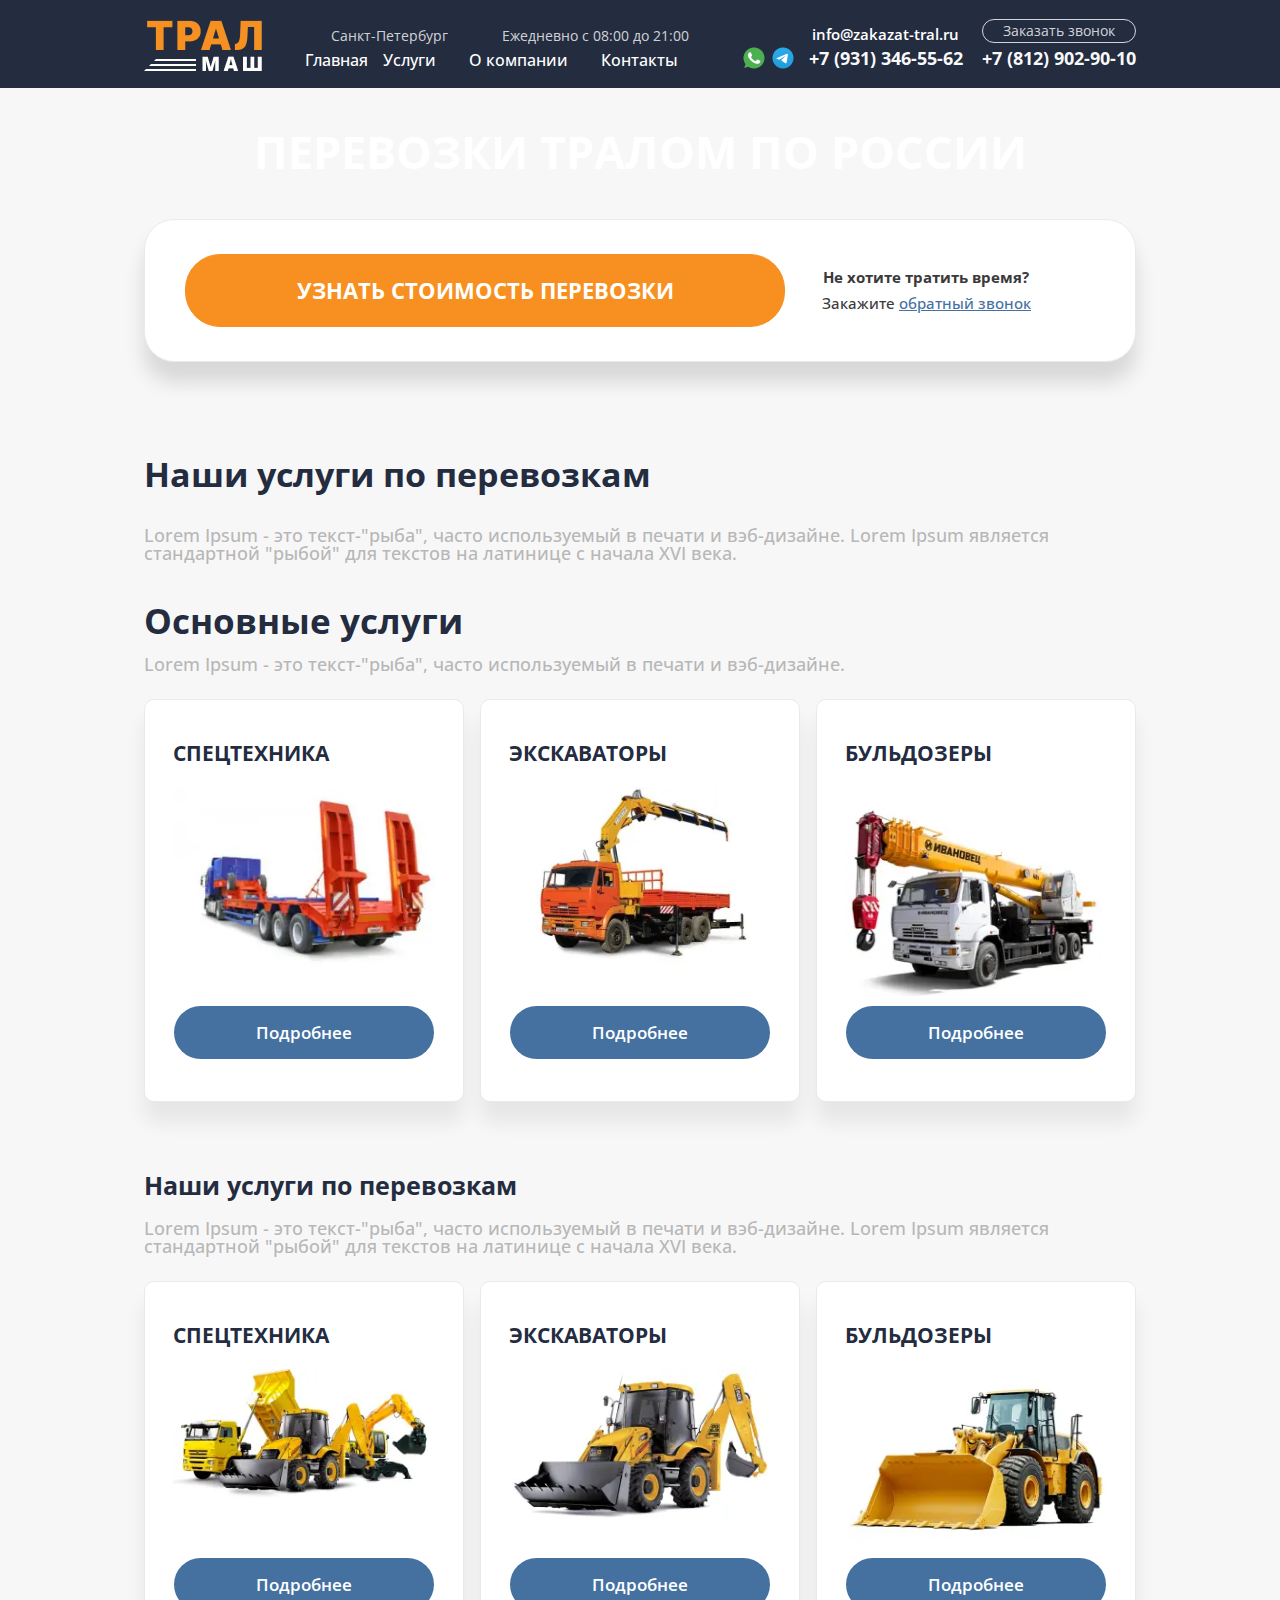
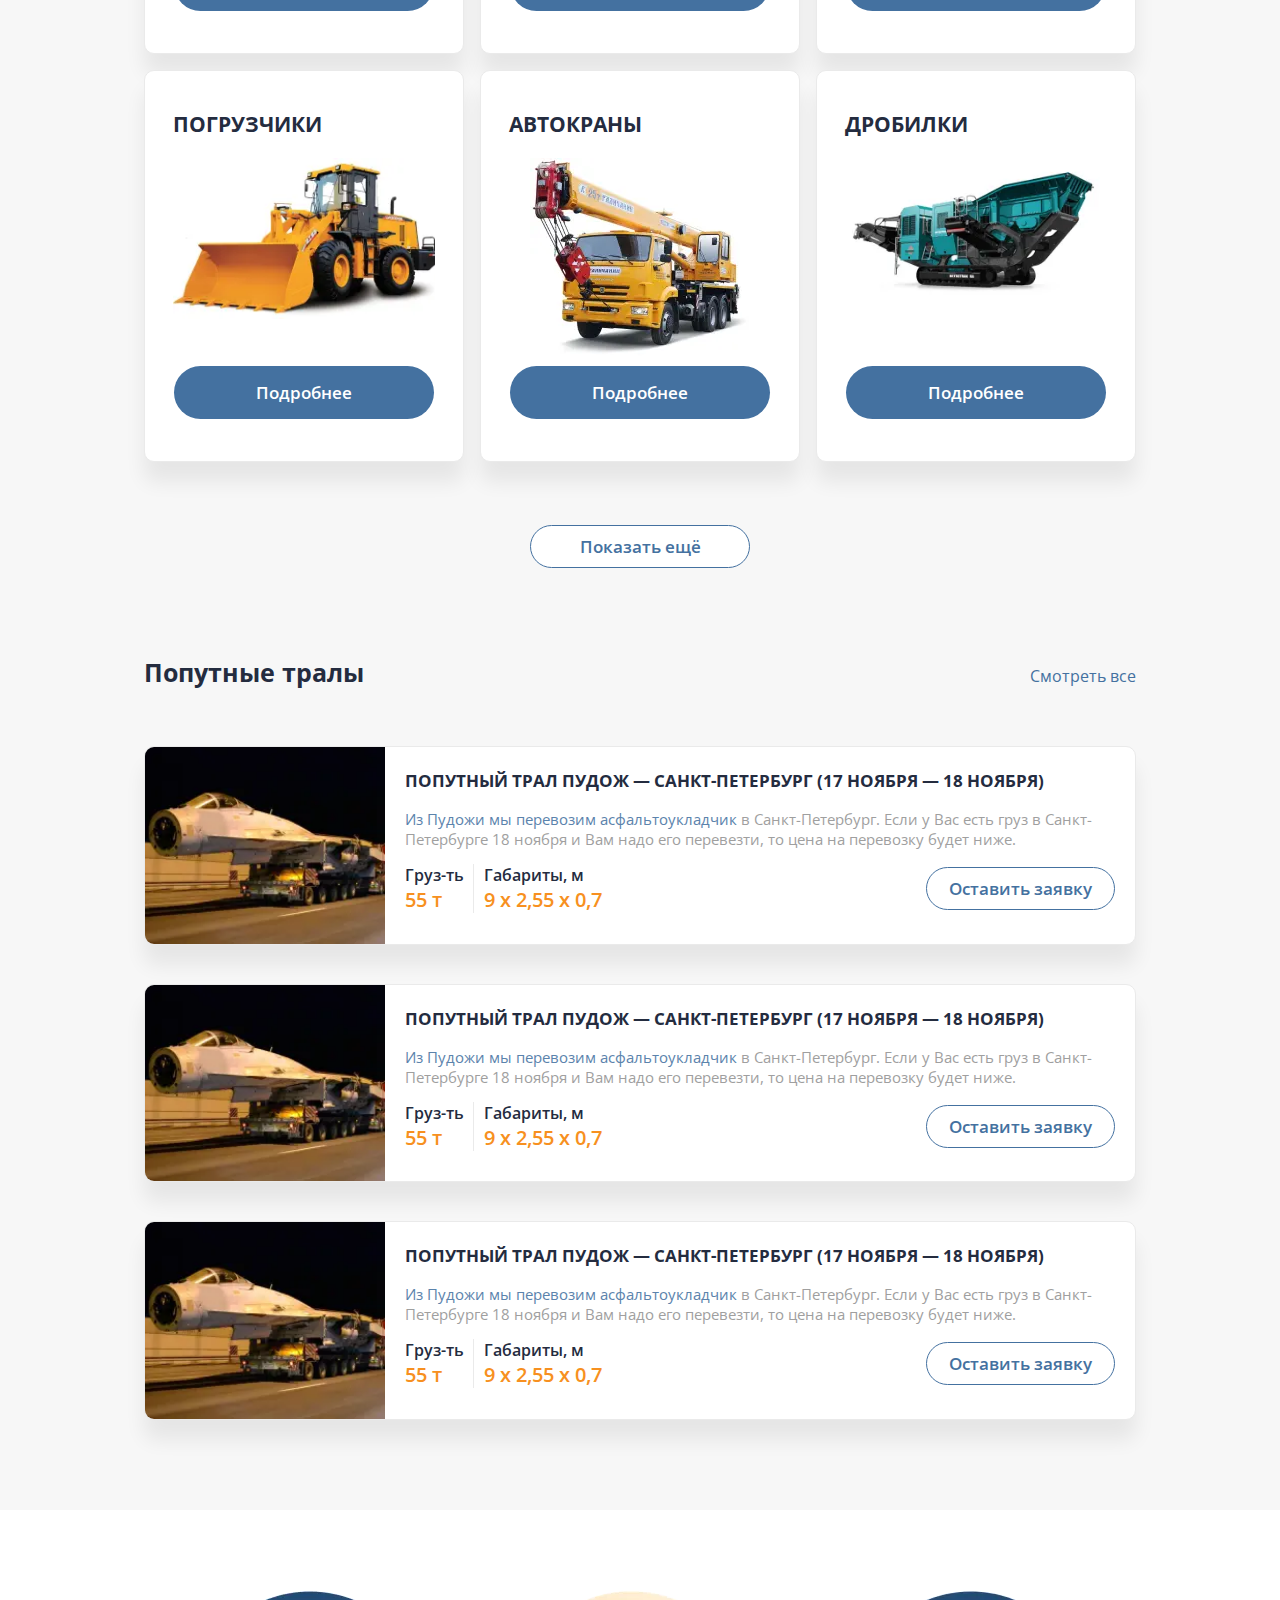
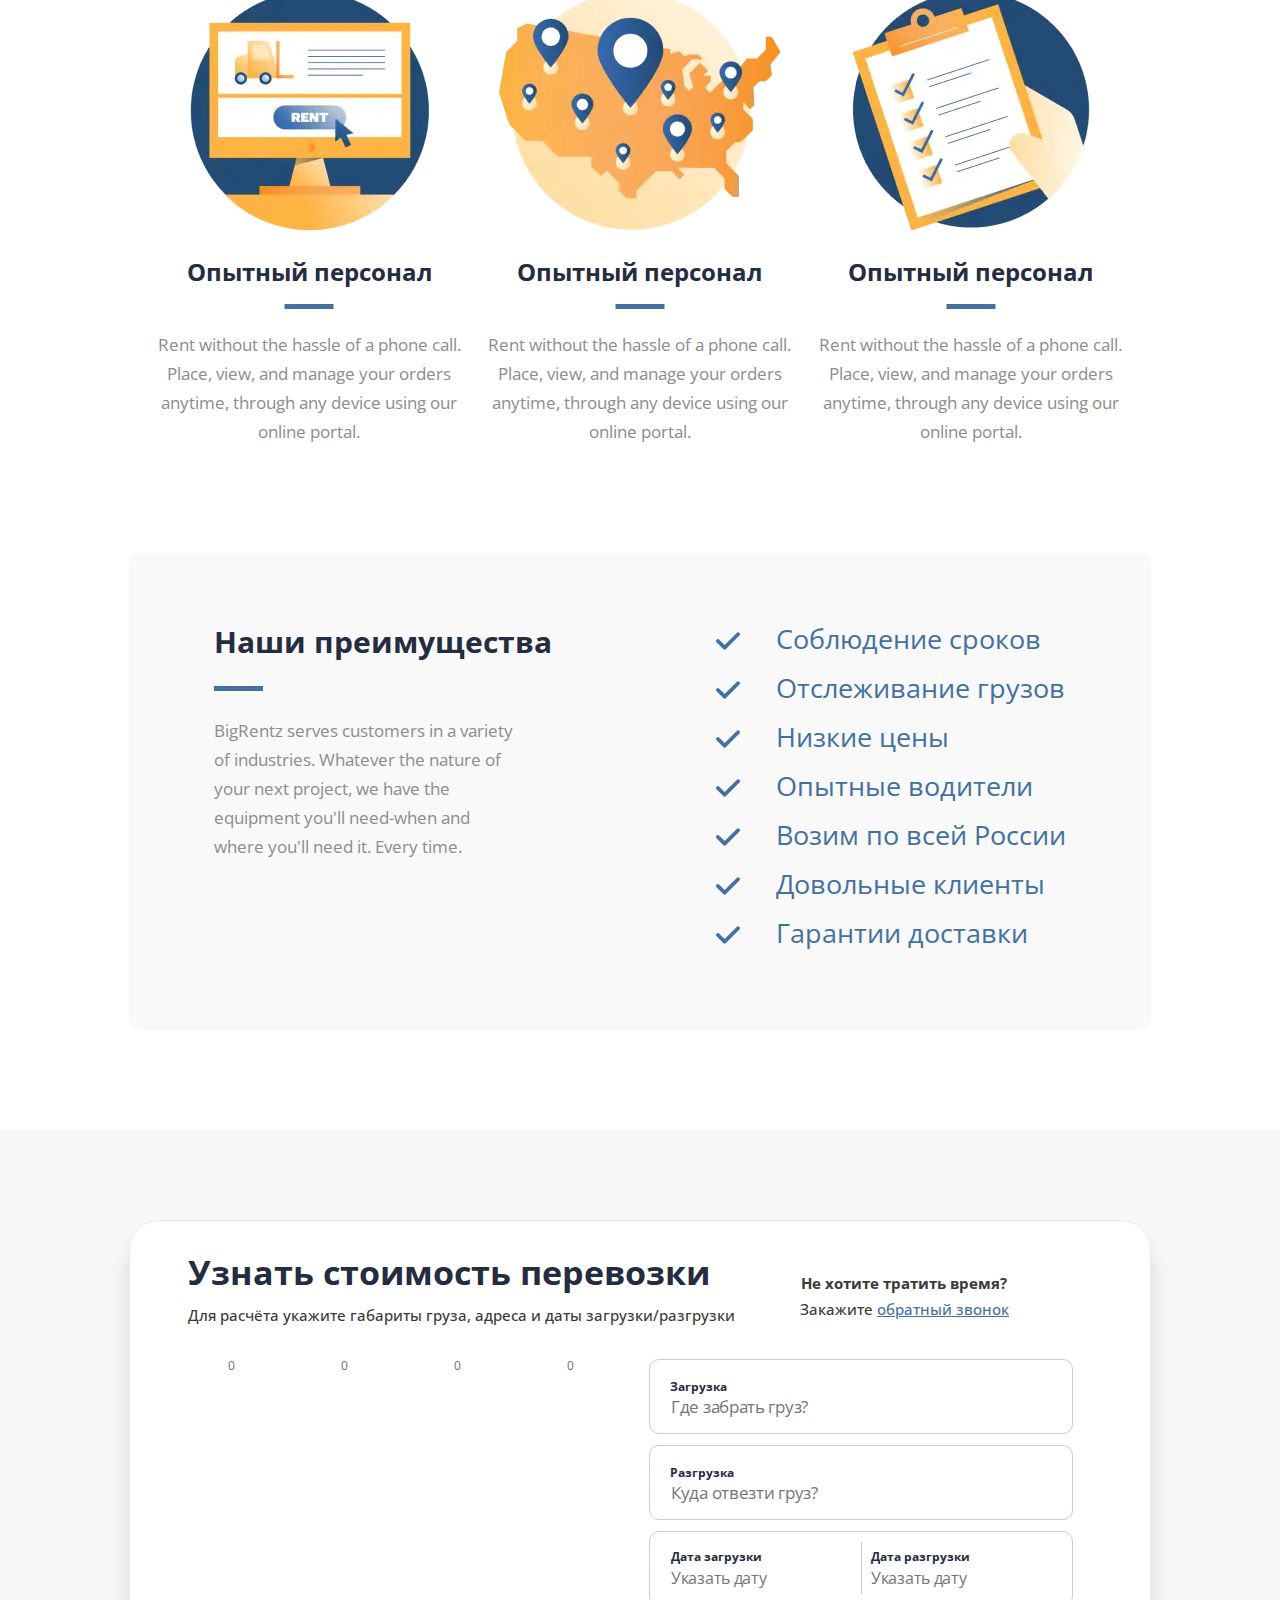
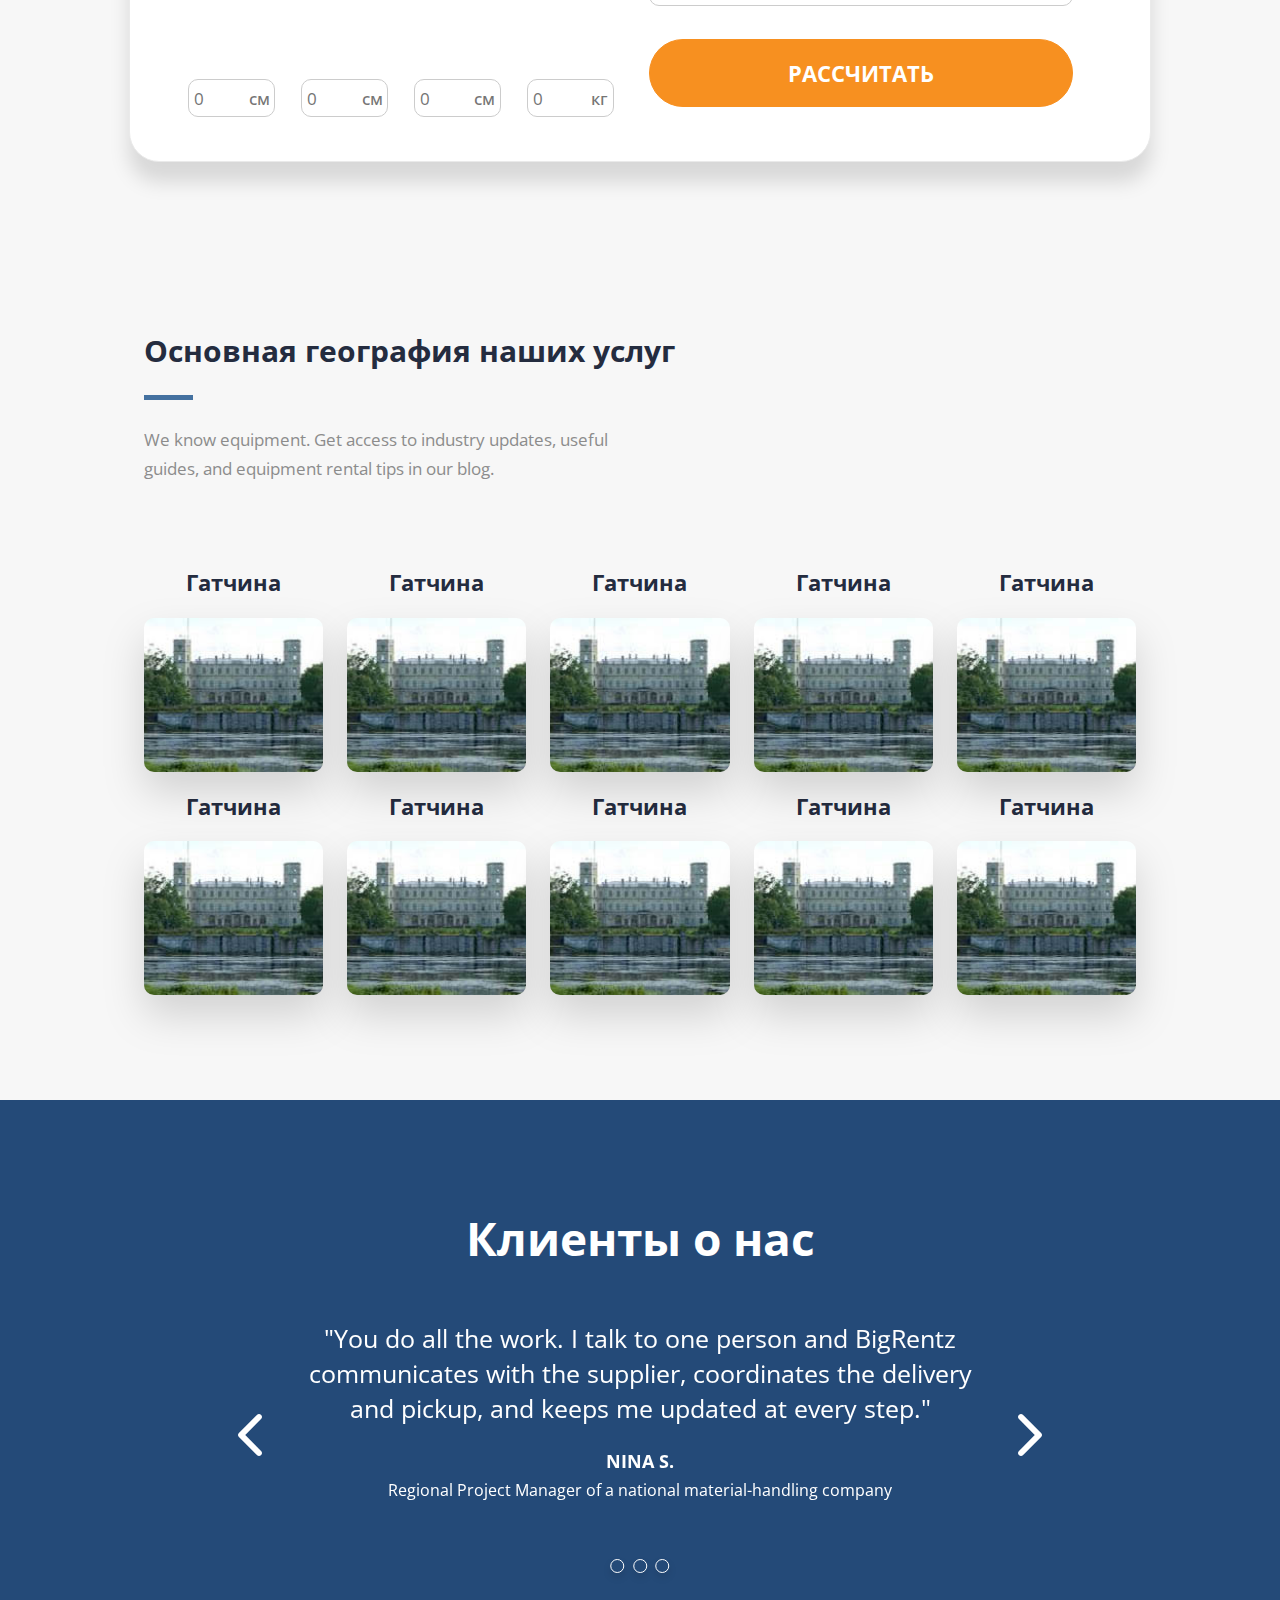
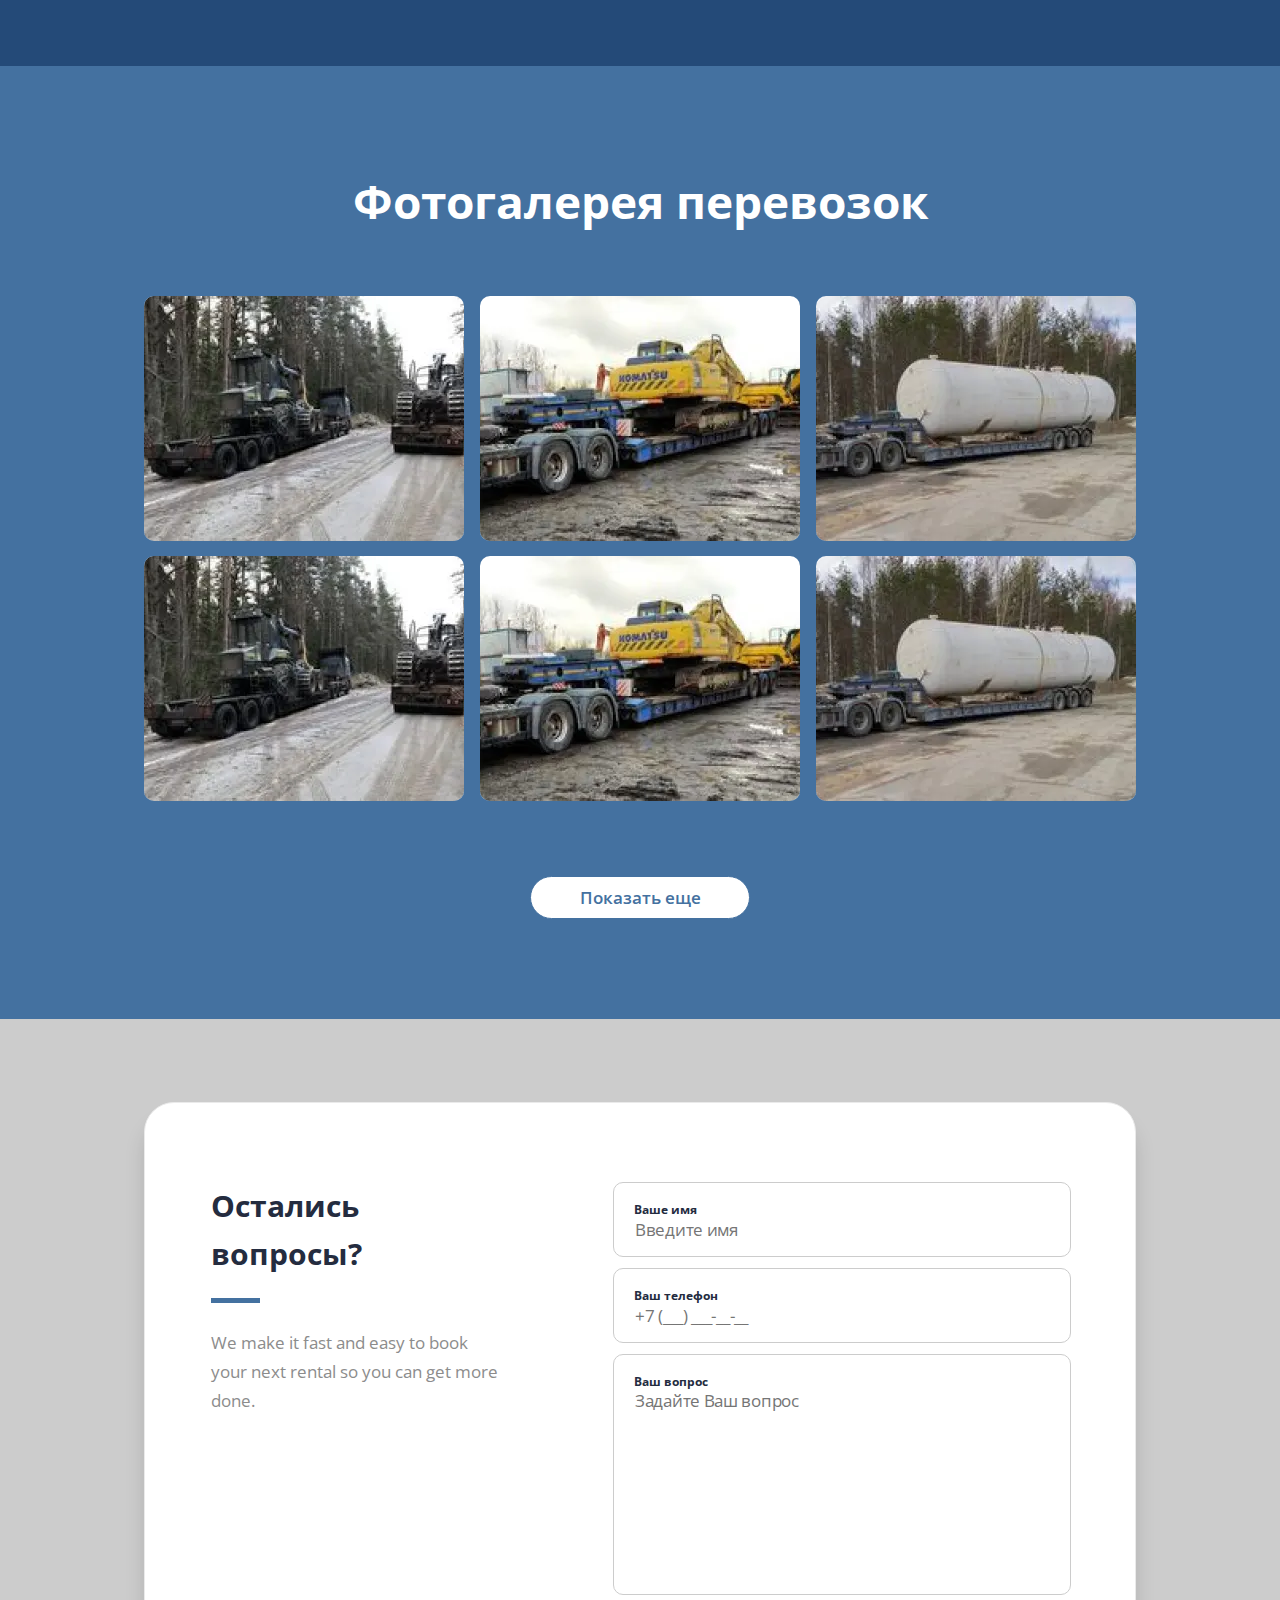
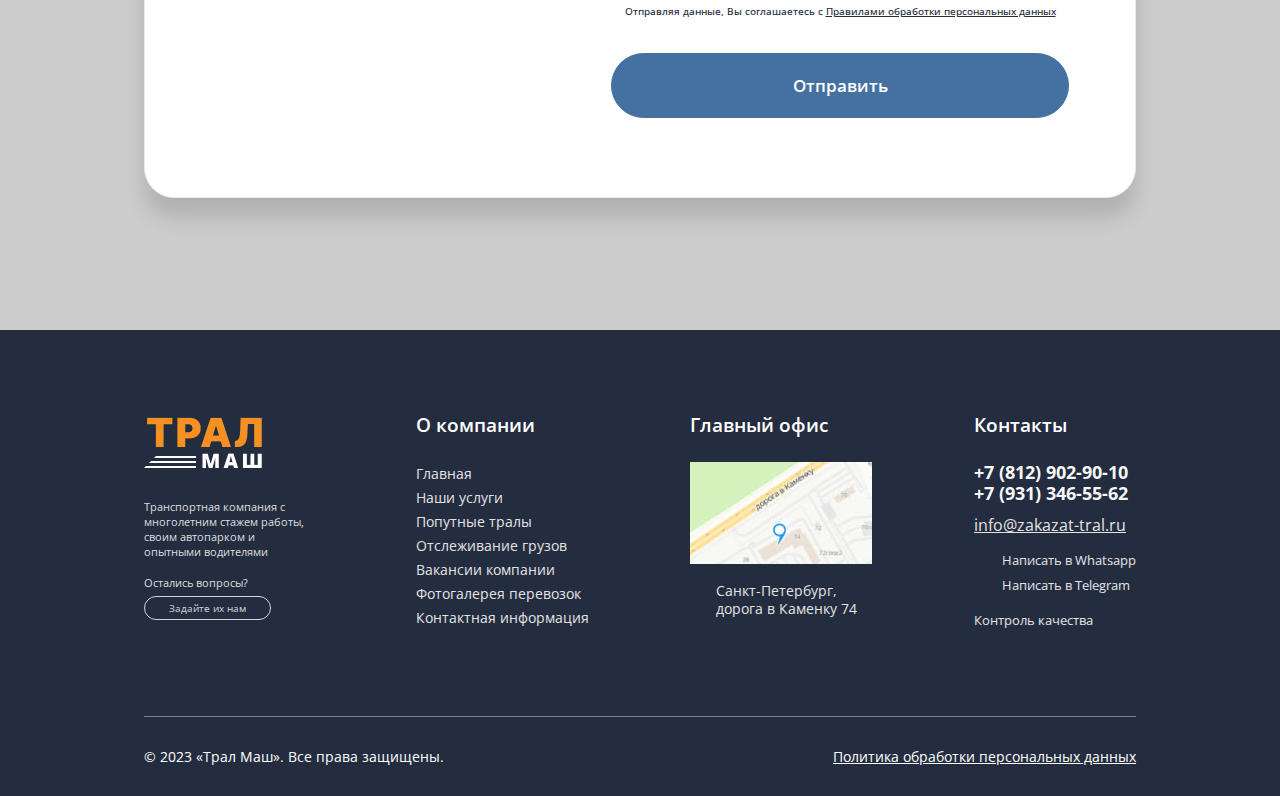
==== index.html @ 490d4612 "init:my site" ====
<!DOCTYPE html>
<html lang="ru">
<head>
    <meta charset="UTF-8">
    <meta http-equiv="X-UA-Compatible" content="IE=edge">
    <meta name="viewport" content="width=device-width, initial-scale=1.0">
    <title>Трал Маш</title>
    <meta name="description" content="Аренда тралов в Санкт-Петербурге">
    <link rel="stylesheet" href="./assets/style/lib.css">
    <link rel="preload" href="./assets/style/burger.css" as="style" onload="this.rel='stylesheet'">
    <link rel="stylesheet" href="./assets/style/style.css">
</head>
    <body>
        <div class="wrapper">
            <header class="header">
                <div class="container">
                    <div class="header__wrapper">
                        <a href="/" class="header__logo">
                            <picture>
                                <source srcset="./assets/image/logo991.webp" media="(max-width: 991px)" type="image/webp">
                                <source srcset="./assets/image/logo991.png" media="(max-width: 991px)" type="image/png">
                                <source srcset="./assets/image/logo.webp"  type="image/webp">
                                <source srcset="./assets/image/logo.png"  type="image/png">
                                <img class="header__logo1" src="./assets/image/logo.png" alt="логотип" width="150" height="57">
                            </picture>
                            <img class="header__logo2" src="./assets/image/logo991.png" alt="логотип" width="169" height="36">
                        </a>
                        <div class="header-middle">
                            <div class="header-middle--up">
                                <span class="header-middle__location">Санкт-Петербург</span>
                                <span class="header-middle__time-work">Ежедневно с 08:00 до 21:00</span>
                            </div>
                            <div class="header-middle--down">
                                <nav class="nav">
                                    <ul class="nav__items">
                                        <li class="nav__item" tabindex="0">
                                            <a class="nav__link" href="/">Главная</a>
                                        </li>
                                        <li class="nav__item" tabindex="0">
                                            <span class="nav__item-dropdown">Услуги</span> 
                                            <div class="nav__item-dropdown__wrapper">
                                                <ul class="dropdown__items">
                                                    <li class="dropdown__item">
                                                        <a href="/" class="dropdown__link">Аренда трала</a>
                                                    </li>
                                                    <li class="dropdown__item">
                                                        <a href="/" class="dropdown__link">Аренда автокранов</a>
                                                    </li>
                                                    <li class="dropdown__item dropdown__item-icon">
                                                        <span class="dropdown__item-block">Перевозка спецтехники</span>
                                                        <div class="dropdown__item-block__wrapper">
                                                            <ul class="dropdown-inner__items">
                                                                <li class="dropdown-inner__item">
                                                                    <a href="/" class="dropdown-inner__link">Перевозка экскаваторов</a>
                                                                </li>
                                                                <li class="dropdown-inner__item">
                                                                    <a href="/" class="dropdown-inner__link">Перевозка бульдозеров</a>
                                                                </li>
                                                                <li class="dropdown-inner__item">
                                                                    <a href="/" class="dropdown-inner__link">Перевозка погрузчиков</a>
                                                                </li>
                                                                <li class="dropdown-inner__item">
                                                                    <a href="/" class="dropdown-inner__link">Перевозка кранов</a>
                                                                </li>
                                                                <li class="dropdown-inner__item">
                                                                    <a href="/" class="dropdown-inner__link">Перевозка дробилок</a>
                                                                </li>
                                                                <li class="dropdown-inner__item">
                                                                    <a href="/" class="dropdown-inner__link">Перевозка буровых</a>
                                                                </li>
                                                                <li class="dropdown-inner__item">
                                                                    <a href="/" class="dropdown-inner__link">Перевозка грохотов</a>
                                                                </li>
                                                                <li class="dropdown-inner__item">
                                                                    <a href="/" class="dropdown-inner__link">Перевозка асфальтоукладчиков</a>
                                                                </li>
                                                                <li class="dropdown-inner__item">
                                                                    <a href="/" class="dropdown-inner__link">Перевозка катков</a>
                                                                </li>
                                                                <li class="dropdown-inner__item">
                                                                    <a href="/" class="dropdown-inner__link">Перевозка дорожной техники</a>
                                                                </li>
                                                                <li class="dropdown-inner__item">
                                                                    <a href="/" class="dropdown-inner__link">Перевозка гусеничной техники</a>
                                                                </li>
                                                            </ul>
                                                        </div>
                                                    </li>
                                                    <li class="dropdown__item dropdown__item-icon">
                                                        <span class="dropdown__item-block">Перевозка оборудования</span>
                                                        <div class="dropdown__item-block__wrapper">
                                                            <ul class="dropdown-inner__items">
                                                                <li class="dropdown-inner__item">
                                                                    <a href="/" class="dropdown-inner__link">Перевозка трансформаторов</a>
                                                                </li>
                                                                <li class="dropdown-inner__item">
                                                                    <a href="/" class="dropdown-inner__link">Перевозка паровых котлов</a>
                                                                </li>
                                                                <li class="dropdown-inner__item">
                                                                    <a href="/" class="dropdown-inner__link">Перевозка мостовых балок</a>
                                                                </li>
                                                                <li class="dropdown-inner__item">
                                                                    <a href="/" class="dropdown-inner__link">Перевозка кабельных барабанов</a>
                                                                </li>
                                                                <li class="dropdown-inner__item">
                                                                    <a href="/" class="dropdown-inner__link">Перевозка труб большого диаметра</a>
                                                                </li>
                                                                <li class="dropdown-inner__item">
                                                                    <a href="/" class="dropdown-inner__link">Перевозка промышленного <br>оборудования</a>
                                                                </li>
                                                            </ul>
                                                        </div>
                                                    </li>
                                                    <li class="dropdown__item dropdown__item-icon">
                                                        <span class="dropdown__item-block">Перевозка лесозаготовительной техники</span>
                                                        <div class="dropdown__item-block__wrapper">
                                                            <ul class="dropdown-inner__items">
                                                                <li class="dropdown-inner__item">
                                                                    <a href="/" class="dropdown-inner__link">Перевозка форвардеров</a>
                                                                </li>
                                                                <li class="dropdown-inner__item">
                                                                    <a href="/" class="dropdown-inner__link">Перевозка харвестеров</a>
                                                                </li>
                                                                <li class="dropdown-inner__item">
                                                                    <a href="/" class="dropdown-inner__link">Перевозка скиддеров</a>
                                                                </li>
                                                            </ul>
                                                        </div>
                                                    </li>
                                                    <li class="dropdown__item dropdown__item-icon">
                                                        <span class="dropdown__item-block">Перевозка сельскохозяйственной техники</span>
                                                        <div class="dropdown__item-block__wrapper">
                                                            <ul class="dropdown-inner__items">
                                                                <li class="dropdown-inner__item">
                                                                    <a href="/" class="dropdown-inner__link">Перевозка тракторов</a>
                                                                </li>
                                                                <li class="dropdown-inner__item">
                                                                    <a href="/" class="dropdown-inner__link">Перевозка комбайнов</a>
                                                                </li>
                                                            </ul>
                                                        </div>
                                                    </li>
                                                    <li class="dropdown__item dropdown__item-icon">
                                                        <span class="dropdown__item-block">Перевозка негабаритных грузов</span>
                                                        <div class="dropdown__item-block__wrapper">
                                                            <ul class="dropdown-inner__items">
                                                                <li class="dropdown-inner__item">
                                                                    <a href="/" class="dropdown-inner__link">Перевозка длинномерных грузов</a>
                                                                </li>
                                                                <li class="dropdown-inner__item">
                                                                    <a href="/" class="dropdown-inner__link">Перевозка тяжеловесных грузов</a>
                                                                </li>
                                                                <li class="dropdown-inner__item">
                                                                    <a href="/" class="dropdown-inner__link">Перевозка вертолетов</a>
                                                                </li>
                                                                <li class="dropdown-inner__item">
                                                                    <a href="/" class="dropdown-inner__link">Перевозка самолетов</a>
                                                                </li>
                                                                <li class="dropdown-inner__item">
                                                                    <a href="/" class="dropdown-inner__link">Перевозка военной техники</a>
                                                                </li>
                                                                <li class="dropdown-inner__item">
                                                                    <a href="/" class="dropdown-inner__link">Перевозка катеров и яхт</a>
                                                                </li>
                                                            </ul>
                                                        </div>
                                                    </li>
                                                    <li class="dropdown__item dropdown__item-icon">
                                                        <span class="dropdown__item-block">Перевозка конструкций</span>
                                                        <div class="dropdown__item-block__wrapper">
                                                            <ul class="dropdown-inner__items">
                                                                <li class="dropdown-inner__item">
                                                                    <a href="/" class="dropdown-inner__link">Перевозка металлических ферм</a>
                                                                </li>
                                                                <li class="dropdown-inner__item">
                                                                    <a href="/" class="dropdown-inner__link">Перевозка ЖБИ</a>
                                                                </li>
                                                                <li class="dropdown-inner__item">
                                                                    <a href="/" class="dropdown-inner__link">Перевозка мостовых балок</a>
                                                                </li>
                                                            </ul>
                                                        </div>
                                                    </li>
                                                </ul>
                                            </div>
                                        </li>
                                        <li class="nav__item" tabindex="0">
                                            <span class="nav__item-dropdown">О компании</span>
                                            <div class="nav__item-dropdown__wrapper">
                                                <ul class="dropdown__items">
                                                    <li class="dropdown__item">
                                                        <a href="./pages/services.html" class="dropdown__link">Попутные тралы</a>
                                                    </li>
                                                    <li class="dropdown__item">
                                                        <a href="./pages/accordion.html" class="dropdown__link">Отслеживание грузов</a>
                                                    </li>
                                                    <li class="dropdown__item">
                                                        <a href="/" class="dropdown__link">Наши вакансии</a>
                                                    </li>
                                                    <li class="dropdown__item">
                                                        <a href="/" class="dropdown__link">Фотогалерея</a>
                                                    </li>
                                                </ul>
                                            </div>
                                        </li>
                                        <li class="nav__item">
                                            <a href="./pages/contacts.html" class="nav__link">Контакты</a>
                                        </li>
                                    </ul>
                                </nav>
                            </div>
                        </div>
                        <div class="header-contact">
                            <div class="header-contact__order">
                                <a class="header-contact__order-mail" href="mailto:info@zakazat-tral.ru">info@zakazat-tral.ru</a>
                                <button class="header-contact__order-btn btn-header-footer js-show-callback" value="Заказать звонок">Заказать звонок</button> 
                            </div>
                            <div class="header-contact__numbers">
                                <a href="https://wa.me/89313465562" class="header-contact__numbers-whatsup" aria-label="link-wa"></a>
                                <a href="tg://resolve?domain=tral_mash" class="header-contact__numbers-telegram" aria-label="link-tg"></a>
                                <a class="header-contact__numbers-phone--first" href="tel:89313465562">+7 (931) 346-55-62</a>
                                <a class="header-contact__numbers-phone--second" href="tel:88129029010">+7 (812) 902-90-10</a>
                            </div>
                        </div>
                        <div class="header-burder">
                            <span class="header-burder__line"></span>
                        </div>
                    </div>
                </div>
            </header>
            <main>
                <section class="welcome webp">
                    <div class="container">
                        <h1 class="welcome__title ">Перевозки тралом по россии</h1>
                        <div class="price">
                            <a class="price__btn" href="#calc">УЗНАТЬ СТОИМОСТЬ ПЕРЕВОЗКИ</a>
                            <div class="price__wrapper">
                                <div class="price__block">
                                    <p class="price__block-text">Не хотите тратить время?</p>
                                    <span class="price__block-order">Закажите 
                                        <a class="price__block-callback" href="/">обратный звонок</a>
                                    </span>
                                </div>
                                <div class="price__icon"></div>
                            </div>
                        </div>
                    </div>
                </section>
                <section class="our-services container">
                    <h2 class="our-services__title">Наши услуги по перевозкам</h2>
                    <p class="our-services__subtitle">Lorem Ipsum - это текст-"рыба", часто используемый в печати и вэб-дизайне. Lorem Ipsum является стандартной "рыбой" для текстов на латинице с начала XVI века. </p>
                    <h3 class="services__title title">Основные услуги</h3>
                    <p class="subtitle">Lorem Ipsum - это текст-"рыба", часто используемый в печати и вэб-дизайне.</p>
                    <div class="services__cards cards">
                        <div class="services__card card">
                            <a href="/" class="card__title">Спецтехника</a>
                            <a class="card__img" href="/">
                                <picture>
                                    <source srcset="./assets/image/services1.webp" type="image/webp">
                                    <source srcset="./assets/image/services1.png" type="image/png">
                                    <img src="./assets/image/services1.png" alt="траллы" width="295" height="204">
                                </picture>
                            </a>
                            <a class="card__btn" aria-label="services-card" href="/"></a>
                        </div>
                        <div class="services__card card">
                            <a href="/" class="card__title">Экскаваторы</a>
                            <a class="card__img" href="/">
                                <picture>
                                    <source srcset="./assets/image/services2.webp" type="image/webp">
                                    <source srcset="./assets/image/services2.png" type="image/png">
                                    <img src="./assets/image/services2.png" alt="траллы" width="295" height="204">
                                </picture>
                            </a>
                            <a class="card__btn" aria-label="services-card" href="/"></a>
                        </div>
                        <div class="services__card card">
                            <a href="/" class="card__title">Бульдозеры</a>
                            <a class="card__img" href="/">
                                <picture>
                                    <source srcset="./assets/image/services3.webp" type="image/webp">
                                    <source srcset="./assets/image/services3.png" type="image/png">
                                    <img src="./assets/image/services3.png" alt="траллы" width="295" height="204">
                                </picture>
                            </a>
                            <a class="card__btn" aria-label="services-card" href="/"></a>
                        </div>
                    </div>
                </section>
                <section class="transport container">
                    <h2 class="transport__title title">Наши услуги по перевозкам</h2>
                    <p class="transport__subtitle subtitle">Lorem Ipsum - это текст-"рыба", часто используемый в печати и вэб-дизайне. Lorem Ipsum является стандартной "рыбой" для текстов на латинице с начала XVI века.</p>
                    <div class="transport__cards-wrappper">
                        <div class="transport__cards cards">
                            <div class="transport__card card">
                                <a href="/" class="card__title">Спецтехника</a>
                                <a class="card__img" href="/">
                                    <picture>
                                        <source srcset="./assets/image/transport/transport1.webp" type="image/webp">
                                        <source srcset="./assets/image/transport/transport1.jpg" type="image/img">
                                        <img src="./assets/image/transport/transport1.jpg" alt="траллы" width="295" height="204">
                                    </picture>
                                </a>
                                <a class="card__btn" aria-label="services-card" href="/"></a>
                            </div>
                            <div class="transport__card card">
                                <a href="/" class="card__title">Экскаваторы</a>
                                <a class="card__img" href="/">
                                    <picture>
                                        <source srcset="./assets/image/transport/transport2.webp" type="image/webp">
                                        <source srcset="./assets/image/transport/transport2.jpg" type="image/img">
                                        <img src="./assets/image/transport/transport2.jpg" alt="траллы" width="295" height="204">
                                    </picture>
                                </a>
                                <a class="card__btn" aria-label="services-card" href="/"></a>
                            </div>
                            <div class="transport__card card">
                                <a href="/" class="card__title">Бульдозеры</a>
                                <a class="card__img" href="/">
                                    <picture>
                                        <source srcset="./assets/image/transport/transport3.webp" type="image/webp">
                                        <source srcset="./assets/image/transport/transport3.jpg" type="image/img">
                                        <img src="./assets/image/transport/transport3.jpg" alt="траллы" width="295" height="204">
                                    </picture>
                                </a>
                                <a class="card__btn" aria-label="services-card" href="/"></a>
                            </div>
                            <div class="transport__card card">
                                <a href="/" class="card__title">Погрузчики</a>
                                <a class="card__img" href="/">
                                    <picture>
                                        <source srcset="./assets/image/transport/transport4.webp" type="image/webp">
                                        <source srcset="./assets/image/transport/transport4.jpg" type="image/img">
                                        <img src="./assets/image/transport/transport4.jpg" alt="траллы" width="295" height="204">
                                    </picture>
                                </a>
                                <a class="card__btn" aria-label="services-card" href="/"></a>
                            </div>
                            <div class="transport__card card">
                                <a href="/" class="card__title">Автокраны</a>
                                <a class="card__img" href="/">
                                    <picture>
                                        <source srcset="./assets/image/transport/transport5.webp" type="image/webp">
                                        <source srcset="./assets/image/transport/transport5.jpg" type="image/img">
                                        <img src="./assets/image/transport/transport5.jpg" alt="траллы" width="295" height="204">
                                    </picture>
                                </a>
                                <a class="card__btn" aria-label="services-card" href="/"></a>
                            </div>
                            <div class="transport__card card">
                                <a href="/" class="card__title">Дробилки</a>
                                <a class="card__img" href="/">
                                    <picture>
                                        <source srcset="./assets/image/transport/transport6.webp" type="image/webp">
                                        <source srcset="./assets/image/transport/transport6.jpg" type="image/img">
                                        <img src="./assets/image/transport/transport6.jpg" alt="траллы" width="295" height="204">
                                    </picture>
                                </a>
                                <a class="card__btn" aria-label="services-card" href="/"></a>
                            </div>
                            <div class="transport__card card hidden">
                                <a href="/" class="card__title">Буровые установки</a>
                                <a class="card__img" href="/">
                                    <picture>
                                        <source srcset="./assets/image/transport/transport7.webp" type="image/webp">
                                        <source srcset="./assets/image/transport/transport7.jpg" type="image/img">
                                        <img src="./assets/image/transport/transport7.jpg" alt="траллы" width="295" height="204">
                                    </picture>
                                </a>
                                <a class="card__btn" aria-label="services-card" href="/"></a>
                            </div>
                            <div class="transport__card card hidden">
                                <a href="/" class="card__title">Тракторы</a>
                                <a class="card__img" href="/">
                                    <picture>
                                        <source srcset="./assets/image/transport/transport8.webp" type="image/webp">
                                        <source srcset="./assets/image/transport/transport8.jpg" type="image/img">
                                        <img src="./assets/image/transport/transport8.jpg" alt="траллы" width="295" height="204">
                                    </picture>
                                </a>
                                <a class="card__btn" aria-label="services-card" href="/"></a>
                            </div>
                            <div class="transport__card card hidden">
                                <a href="/" class="card__title">Грохоты</a>
                                <a class="card__img" href="/">
                                    <picture>
                                        <source srcset="./assets/image/transport/transport9.webp" type="image/webp">
                                        <source srcset="./assets/image/transport/transport9.jpg" type="image/img">
                                        <img src="./assets/image/transport/transport9.jpg" alt="траллы" width="295" height="204">
                                    </picture>
                                </a>
                                <a class="card__btn" aria-label="services-card" href="/"></a>
                            </div>
                            <div class="transport__card card hidden">
                                <a href="/" class="card__title">Асфальтоукладчики</a>
                                <a class="card__img" href="/">
                                    <picture>
                                        <source srcset="./assets/image/transport/transport10.webp" type="image/webp">
                                        <source srcset="./assets/image/transport/transport10.jpg" type="image/img">
                                        <img src="./assets/image/transport/transport10.jpg" alt="траллы" width="295" height="204">
                                    </picture>
                                </a>
                                <a class="card__btn" aria-label="services-card" href="/"></a>
                            </div>
                            <div class="transport__card card hidden">
                                <a href="/" class="card__title">Катки</a>
                                <a class="card__img" href="/">
                                    <picture>
                                        <source srcset="./assets/image/transport/transport11.webp" type="image/webp">
                                        <source srcset="./assets/image/transport/transport11.jpg" type="image/img">
                                        <img src="./assets/image/transport/transport11.jpg" alt="траллы" width="295" height="204">
                                    </picture>
                                </a>
                                <a class="card__btn" aria-label="services-card" href="/"></a>
                            </div>
                            <div class="transport__card card hidden">
                                <a href="/" class="card__title">Дорожная техника</a>
                                <a class="card__img" href="/">
                                    <picture>
                                        <source srcset="./assets/image/transport/transport12.webp" type="image/webp">
                                        <source srcset="./assets/image/transport/transport12.jpg" type="image/img">
                                        <img src="./assets/image/transport/transport12.jpg" alt="траллы" width="295" height="204">
                                    </picture>
                                </a>
                                <a class="card__btn" aria-label="services-card" href="/"></a>
                            </div>
                            <div class="transport__card card hidden">
                                <a href="/" class="card__title">Гусеничная техника</a>
                                <a class="card__img" href="/">
                                    <picture>
                                        <source srcset="./assets/image/transport/transport13.webp" type="image/webp">
                                        <source srcset="./assets/image/transport/transport13.jpg" type="image/img">
                                        <img src="./assets/image/transport/transport13.jpg" alt="траллы" width="295" height="204">
                                    </picture>
                                </a>
                                <a class="card__btn" aria-label="services-card" href="/"></a>
                            </div>
                            <div class="transport__card card hidden">
                                <a href="/" class="card__title">Лесозаготовтельная техника</a>
                                <a class="card__img" href="/">
                                    <picture>
                                        <source srcset="./assets/image/transport/transport14.webp" type="image/webp">
                                        <source srcset="./assets/image/transport/transport14.jpg" type="image/img">
                                        <img src="./assets/image/transport/transport14.jpg" alt="траллы" width="295" height="204">
                                    </picture>
                                </a>
                                <a class="card__btn" aria-label="services-card" href="/"></a>
                            </div>
                            <div class="transport__card card hidden">
                                <a href="/" class="card__title">Форвардеры</a>
                                <a class="card__img" href="/">
                                    <picture>
                                        <source srcset="./assets/image/transport/transport15.webp" type="image/webp">
                                        <source srcset="./assets/image/transport/transport15.jpg" type="image/img">
                                        <img src="./assets/image/transport/transport15.jpg" alt="траллы" width="295" height="204">
                                    </picture>
                                </a>
                                <a class="card__btn" aria-label="services-card" href="/"></a>
                            </div>
                            <div class="transport__card card hidden">
                                <a href="/" class="card__title">Харвестеры</a>
                                <a class="card__img" href="/">
                                    <picture>
                                        <source srcset="./assets/image/transport/transport16.webp" type="image/webp">
                                        <source srcset="./assets/image/transport/transport16.jpg" type="image/img">
                                        <img src="./assets/image/transport/transport16.jpg" alt="траллы" width="295" height="204">
                                    </picture>
                                </a>
                                <a class="card__btn" aria-label="services-card" href="/"></a>
                            </div>
                            <div class="transport__card card hidden">
                                <a href="/" class="card__title">Скиддеры</a>
                                <a class="card__img" href="/">
                                    <picture>
                                        <source srcset="./assets/image/transport/transport17.webp" type="image/webp">
                                        <source srcset="./assets/image/transport/transport17.jpg" type="image/img">
                                        <img src="./assets/image/transport/transport17.jpg" alt="траллы" width="295" height="204">
                                    </picture>
                                </a>
                                <a class="card__btn" aria-label="services-card" href="/"></a>
                            </div>
                            <div class="transport__card card hidden">
                                <a href="/" class="card__title">Трасформаторы</a>
                                <a class="card__img" href="/">
                                    <picture>
                                        <source srcset="./assets/image/transport/transport18.webp" type="image/webp">
                                        <source srcset="./assets/image/transport/transport18.jpg" type="image/img">
                                        <img src="./assets/image/transport/transport18.jpg" alt="траллы" width="295" height="204">
                                    </picture>
                                </a>
                                <a class="card__btn" aria-label="services-card" href="/"></a>
                            </div>
                            <div class="transport__card card hidden">
                                <a href="/" class="card__title">Оборудование</a>
                                <a class="card__img" href="/">
                                    <picture>
                                        <source srcset="./assets/image/transport/transport19.webp" type="image/webp">
                                        <source srcset="./assets/image/transport/transport19.jpg" type="image/img">
                                        <img src="./assets/image/transport/transport19.jpg" alt="траллы" width="295" height="204">
                                    </picture>
                                </a>
                                <a class="card__btn" aria-label="services-card" href="/"></a>
                            </div>
                            <div class="transport__card card hidden">
                                <a href="/" class="card__title">Паровые котлы</a>
                                <a class="card__img" href="/">
                                    <picture>
                                        <source srcset="./assets/image/transport/transport20.webp" type="image/webp">
                                        <source srcset="./assets/image/transport/transport20.jpg" type="image/img">
                                        <img src="./assets/image/transport/transport20.jpg" alt="траллы" width="295" height="204">
                                    </picture>
                                </a>
                                <a class="card__btn" aria-label="services-card" href="/"></a>
                            </div>
                            <div class="transport__card card hidden">
                                <a href="/" class="card__title">Мостовые балки</a>
                                <a class="card__img" href="/">
                                    <picture>
                                        <source srcset="./assets/image/transport/transport21.webp" type="image/webp">
                                        <source srcset="./assets/image/transport/transport21.jpg" type="image/img">
                                        <img src="./assets/image/transport/transport21.jpg" alt="траллы" width="295" height="204">
                                    </picture>
                                </a>
                                <a class="card__btn" aria-label="services-card" href="/"></a>
                            </div>
                            <div class="transport__card card hidden">
                                <a href="/" class="card__title">Кабельные барабаны</a>
                                <a class="card__img" href="/">
                                    <picture>
                                        <source srcset="./assets/image/transport/transport22.webp" type="image/webp">
                                        <source srcset="./assets/image/transport/transport22.jpg" type="image/img">
                                        <img src="./assets/image/transport/transport22.jpg" alt="траллы" width="295" height="204">
                                    </picture>
                                </a>
                                <a class="card__btn" aria-label="services-card" href="/"></a>
                            </div>
                            <div class="transport__card card hidden">
                                <a href="/" class="card__title">Трубы большого диаметра</a>
                                <a class="card__img" href="/">
                                    <picture>
                                        <source srcset="./assets/image/transport/transport23.webp" type="image/webp">
                                        <source srcset="./assets/image/transport/transport23.jpg" type="image/img">
                                        <img src="./assets/image/transport/transport23.jpg" alt="траллы" width="295" height="204">
                                    </picture>
                                </a>
                                <a class="card__btn" aria-label="services-card" href="/"></a>
                            </div>
                            <div class="transport__card card hidden">
                                <a href="/" class="card__title">Промышленное оборудование</a>
                                <a class="card__img" href="/">
                                    <picture>
                                        <source srcset="./assets/image/transport/transport24.webp" type="image/webp">
                                        <source srcset="./assets/image/transport/transport24.jpg" type="image/img">
                                        <img src="./assets/image/transport/transport24.jpg" alt="траллы" width="295" height="204">
                                    </picture>
                                </a>
                                <a class="card__btn" aria-label="services-card" href="/"></a>
                            </div>
                            <div class="transport__card card hidden">
                                <a href="/" class="card__title">Сельскохозяйственная техника</a>
                                <a class="card__img" href="/">
                                    <picture>
                                        <source srcset="./assets/image/transport/transport25.webp" type="image/webp">
                                        <source srcset="./assets/image/transport/transport25.jpg" type="image/img">
                                        <img src="./assets/image/transport/transport25.jpg" alt="траллы" width="295" height="204">
                                    </picture>
                                </a>
                                <a class="card__btn" aria-label="services-card" href="/"></a>
                            </div>
                            <div class="transport__card card hidden">
                                <a href="/" class="card__title">Комбайны</a>
                                <a class="card__img" href="/">
                                    <picture>
                                        <source srcset="./assets/image/transport/transport26.webp" type="image/webp">
                                        <source srcset="./assets/image/transport/transport26.jpg" type="image/img">
                                        <img src="./assets/image/transport/transport26.jpg" alt="траллы" width="295" height="204">
                                    </picture>
                                </a>
                                <a class="card__btn" aria-label="services-card" href="/"></a>
                            </div>
                            <div class="transport__card card hidden">
                                <a href="/" class="card__title">Негабаритные грузы</a>
                                <a class="card__img" href="/">
                                    <picture>
                                        <source srcset="./assets/image/transport/transport27.webp" type="image/webp">
                                        <source srcset="./assets/image/transport/transport27.jpg" type="image/img">
                                        <img src="./assets/image/transport/transport27.jpg" alt="траллы" width="295" height="204">
                                    </picture>
                                </a>
                                <a class="card__btn" aria-label="services-card" href="/"></a>
                            </div>
                            <div class="transport__card card hidden">
                                <a href="/" class="card__title">Длинномерные грузы</a>
                                <a class="card__img" href="/">
                                    <picture>
                                        <source srcset="./assets/image/transport/transport28.webp" type="image/webp">
                                        <source srcset="./assets/image/transport/transport28.jpg" type="image/img">
                                        <img src="./assets/image/transport/transport28.jpg" alt="траллы" width="295" height="204">
                                    </picture>
                                </a>
                                <a class="card__btn" aria-label="services-card" href="/"></a>
                            </div>
                            <div class="transport__card card hidden">
                                <a href="/" class="card__title">Тяжеловесные грузы</a>
                                <a class="card__img" href="/">
                                    <picture>
                                        <source srcset="./assets/image/transport/transport29.webp" type="image/webp">
                                        <source srcset="./assets/image/transport/transport29.jpg" type="image/img">
                                        <img src="./assets/image/transport/transport29.jpg" alt="траллы" width="295" height="204">
                                    </picture>
                                </a>
                                <a class="card__btn" aria-label="services-card" href="/"></a>
                            </div>
                            <div class="transport__card card hidden">
                                <a href="/" class="card__title">Вертолёты</a>
                                <a class="card__img" href="/">
                                    <picture>
                                        <source srcset="./assets/image/transport/transport30.webp" type="image/webp">
                                        <source srcset="./assets/image/transport/transport30.jpg" type="image/img">
                                        <img src="./assets/image/transport/transport30.jpg" alt="траллы" width="295" height="204">
                                    </picture>
                                </a>
                                <a class="card__btn" aria-label="services-card" href="/"></a>
                            </div>
                            <div class="transport__card card hidden">
                                <a href="/" class="card__title">Самолёты</a>
                                <a class="card__img" href="/">
                                    <picture>
                                        <source srcset="./assets/image/transport/transport31.webp" type="image/webp">
                                        <source srcset="./assets/image/transport/transport31.jpg" type="image/img">
                                        <img src="./assets/image/transport/transport31.jpg" alt="траллы" width="295" height="204">
                                    </picture>
                                </a>
                                <a class="card__btn" aria-label="services-card" href="/"></a>
                            </div>
                            <div class="transport__card card hidden">
                                <a href="/" class="card__title">Военная техника</a>
                                <a class="card__img" href="/">
                                    <picture>
                                        <source srcset="./assets/image/transport/transport32.webp" type="image/webp">
                                        <source srcset="./assets/image/transport/transport32.jpg" type="image/img">
                                        <img src="./assets/image/transport/transport32.jpg" alt="траллы" width="295" height="204">
                                    </picture>
                                </a>
                                <a class="card__btn" aria-label="services-card" href="/"></a>
                            </div>
                            <div class="transport__card card hidden">
                                <a href="/" class="card__title">Катера и яхты</a>
                                <a class="card__img" href="/">
                                    <picture>
                                        <source srcset="./assets/image/transport/transport33.webp" type="image/webp">
                                        <source srcset="./assets/image/transport/transport33.jpg" type="image/img">
                                        <img src="./assets/image/transport/transport33.jpg" alt="траллы" width="295" height="204">
                                    </picture>
                                </a>
                                <a class="card__btn" aria-label="services-card" href="/"></a>
                            </div>
                            <div class="transport__card card hidden">
                                <a href="/" class="card__title">Металлоконструкции</a>
                                <a class="card__img" href="/">
                                    <picture>
                                        <source srcset="./assets/image/transport/transport34.webp" type="image/webp">
                                        <source srcset="./assets/image/transport/transport34.jpg" type="image/img">
                                        <img src="./assets/image/transport/transport34.jpg" alt="траллы" width="295" height="204">
                                    </picture>
                                </a>
                                <a class="card__btn" aria-label="services-card" href="/"></a>
                            </div>
                            <div class="transport__card card hidden">
                                <a href="/" class="card__title">Металлические фермы</a>
                                <a class="card__img" href="/">
                                    <picture>
                                        <source srcset="./assets/image/transport/transport35.webp" type="image/webp">
                                        <source srcset="./assets/image/transport/transport35.jpg" type="image/img">
                                        <img src="./assets/image/transport/transport35.jpg" alt="траллы" width="295" height="204">
                                    </picture>
                                </a>
                                <a class="card__btn" aria-label="services-card" href="/"></a>
                            </div>
                            <div class="transport__card card hidden">
                                <a href="/" class="card__title">Жби</a>
                                <a class="card__img" href="/">
                                    <picture>
                                        <source srcset="./assets/image/transport/transport36.webp" type="image/webp">
                                        <source srcset="./assets/image/transport/transport36.jpg" type="image/img">
                                        <img src="./assets/image/transport/transport36.jpg" alt="траллы" width="295" height="204">
                                    </picture>
                                </a>
                                <a class="card__btn" aria-label="services-card" href="/"></a>
                            </div>
                        </div>
                        <button class="transport__btn button" value="Показать ещё">Показать ещё</button>
                    </div>
                </section>
                <section class="one-way container">
                    <div class="one-way__title-block">
                        <div class="one-way__title-wrapper">
                            <h2 class="one-way__title title">Попутные тралы</h2>
                            <span class="one-way__title-description" title="зачем навел на меня"></span>
                        </div>
                        <a class="one-way__show-more" href="#">Смотреть все</a>
                    </div>
                    <div class="one-way__cards">
                        <div class="one-way__card passing">
                            <div class="passing__img">
                                <picture>
                                    <source srcset="./assets/image/one-way.webp" type="image/webp">
                                    <source srcset="./assets/image/one-way.jpg" type="image/img">
                                    <img src="./assets/image/one-way.jpg" alt="траллы" width="233" height="191">
                                </picture>
                            </div>
                            <div class="passing__content">
                                <h3 class="passing__title">ПОПУТНЫЙ ТРАЛ ПУДОЖ — САНКТ-ПЕТЕРБУРГ (17 НОЯБРЯ — 18 НОЯБРЯ)</h3>
                                <p class="passing__subtitle"><a class="passing__subtitle-link" href="/">Из Пудожи мы перевозим асфальтоукладчик</a> в Санкт-Петербург. Если у Вас есть груз в Санкт-Петербурге 18 ноября и Вам надо его перевезти, то цена на перевозку будет ниже.</p>
                                <div class="passing__wrapper">
                                    <div class="passing__size-wrapper">
                                        <div class="passing__size">
                                            <p class="passing__size-name">Груз-ть</p>
                                            <span class="passing__size-digit">55 т</span>
                                        </div>
                                        <div class="passing__size">
                                            <p class="passing__size-name">Габариты, м</p>
                                            <span class="passing__size-digit">9 x 2,55 x 0,7</span>
                                        </div>
                                    </div>
                                    <button class="passing__btn button js-show-callback" value="Оставить заявку">
                                        Оставить заявку
                                    </button>
                                </div>
                            </div>
                        </div>
                        <div class="one-way__card passing">
                            <div class="passing__img">
                                <picture>
                                    <source srcset="./assets/image/one-way.webp" type="image/webp">
                                    <source srcset="./assets/image/one-way.jpg" type="image/img">
                                    <img src="./assets/image/one-way.jpg" alt="траллы" width="233" height="191">
                                </picture>
                            </div>
                            <div class="passing__content">
                                <h3 class="passing__title">ПОПУТНЫЙ ТРАЛ ПУДОЖ — САНКТ-ПЕТЕРБУРГ (17 НОЯБРЯ — 18 НОЯБРЯ)</h3>
                                <p class="passing__subtitle"><a class="passing__subtitle-link" href="/">Из Пудожи мы перевозим асфальтоукладчик</a> в Санкт-Петербург. Если у Вас есть груз в Санкт-Петербурге 18 ноября и Вам надо его перевезти, то цена на перевозку будет ниже.</p>
                                <div class="passing__wrapper">
                                    <div class="passing__size-wrapper">
                                        <div class="passing__size">
                                            <p class="passing__size-name">Груз-ть</p>
                                            <span class="passing__size-digit">55 т</span>
                                        </div>
                                        <div class="passing__size">
                                            <p class="passing__size-name">Габариты, м</p>
                                            <span class="passing__size-digit">9 x 2,55 x 0,7</span>
                                        </div>
                                    </div>
                                    <button class="passing__btn button js-show-callback" value="Оставить заявку">
                                        Оставить заявку
                                    </button>
                                </div>
                            </div>
                        </div>
                        <div class="one-way__card passing">
                            <div class="passing__img">
                                <picture>
                                    <source srcset="./assets/image/one-way.webp" type="image/webp">
                                    <source srcset="./assets/image/one-way.jpg" type="image/img">
                                    <img src="./assets/image/one-way.jpg" alt="траллы" width="233" height="191">
                                </picture>
                            </div>
                            <div class="passing__content">
                                <h3 class="passing__title">ПОПУТНЫЙ ТРАЛ ПУДОЖ — САНКТ-ПЕТЕРБУРГ (17 НОЯБРЯ — 18 НОЯБРЯ)</h3>
                                <p class="passing__subtitle"><a class="passing__subtitle-link" href="/">Из Пудожи мы перевозим асфальтоукладчик</a> в Санкт-Петербург. Если у Вас есть груз в Санкт-Петербурге 18 ноября и Вам надо его перевезти, то цена на перевозку будет ниже.</p>
                                <div class="passing__wrapper">
                                    <div class="passing__size-wrapper">
                                        <div class="passing__size">
                                            <p class="passing__size-name">Груз-ть</p>
                                            <span class="passing__size-digit">55 т</span>
                                        </div>
                                        <div class="passing__size">
                                            <p class="passing__size-name">Габариты, м</p>
                                            <span class="passing__size-digit">9 x 2,55 x 0,7</span>
                                        </div>
                                    </div>
                                    <button class="passing__btn button js-show-callback" value="Оставить заявку">
                                        Оставить заявку
                                    </button>
                                </div>
                            </div>
                        </div>
                    </div>
                </section>
                <section class="preview">
                    <div class="container">
                        <div class="preview__cards">
                            <div class="preview__card">
                                <div class="preview__img">
                                    <picture>
                                        <source srcset="./assets/image/preview1.webp" type="image/webp">
                                        <source srcset="./assets/image/preview1.png" type="image/png">
                                        <img src="./assets/image/preview1.png" alt="продвижениеы" width="295" height="204">
                                    </picture>
                                </div>
                                <h3 class="preview__title">
                                    Опытный персонал
                                </h3>
                                <p class="preview__subtitle">
                                    Rent without the hassle of a phone call. Place, view, and manage your orders anytime, through any device using our online portal.
                                </p>
                            </div>
                            <div class="preview__card">
                                <div class="preview__img">
                                    <picture>
                                        <source srcset="./assets/image/preview2.webp" type="image/webp">
                                        <source srcset="./assets/image/preview2.png" type="image/png">
                                        <img src="./assets/image/preview2.png" alt="продвижениеы" width="295" height="204">
                                    </picture>
                                </div>
                                <h3 class="preview__title">
                                    Опытный персонал
                                </h3>
                                <p class="preview__subtitle">
                                    Rent without the hassle of a phone call. Place, view, and manage your orders anytime, through any device using our online portal.
                                </p>
                            </div>
                            <div class="preview__card">
                                <div class="preview__img">
                                    <picture>
                                        <source srcset="./assets/image/preview3.webp" type="image/webp">
                                        <source srcset="./assets/image/preview3.png" type="image/png">
                                        <img src="./assets/image/preview3.png" alt="продвижениеы" width="295" height="204">
                                    </picture>
                                </div>
                                <h3 class="preview__title">
                                    Опытный персонал
                                </h3>
                                <p class="preview__subtitle">
                                    Rent without the hassle of a phone call. Place, view, and manage your orders anytime, through any device using our online portal.
                                </p>
                            </div>
                        </div>
                    </div>
                </section>
                <section class="benefits">
                    <div class="benefits-wrapper container">
                        <div class="benefits__text">
                            <h2 class="under-title title">Наши преимущества</h2>
                            <p class="benefits__subtitle under-subtitle">BigRentz serves customers in a variety of industries. Whatever the nature of your next project, we have the equipment you'll need-when and where you'll need it. Every time.</p>
                        </div>
                        <div class="benefits__points">
                            <ul class="benefits__items">
                                <li class="benefits__item">Соблюдение сроков</li>
                                <li class="benefits__item">Отслеживание грузов</li>
                                <li class="benefits__item">Низкие цены</li>
                                <li class="benefits__item">Опытные водители</li>
                                <li class="benefits__item">Возим по всей России</li>
                                <li class="benefits__item">Довольные клиенты</li>
                                <li class="benefits__item">Гарантии доставки</li>
                            </ul>
                        </div>
                    </div>
                </section>
                <section class="how-much" id="calc">
                    <div class="how-much__block container">
                        <div class="how-much__wrapper">
                            <div class="how-much__text">
                                <h2 class="how-much__title">Узнать стоимость перевозки</h2>
                                <p class="how-much__subtitle">Для расчёта укажите габариты груза, адреса и даты загрузки/разгрузки</p>
                            </div>
                            <div class="price__wrapper">
                                <div class="price__block">
                                    <p class="price__block-text">Не хотите тратить время?</p>
                                    <span class="price__block-order">Закажите 
                                        <a class="price__block-callback" href="/">обратный звонок</a>
                                    </span>
                                </div>
                                <div class="price__icon"></div>
                            </div>
                        </div>
                        <div class="how-much__content">
                            <div class="calc">
                                <div class="calc__block">
                                    <span class="calc__zero">0</span>
                                    <div class="calc--first"></div>
                                    <label class="calc__label--first">
                                        <input class="calc__input--first" type="text" placeholder="0" maxlength="5"> 
                                    </label>
                                </div>
                                <div class="calc__block">
                                    <span class="calc__zero">0</span>
                                    <div class="calc--second"></div>
                                    <label class="calc__label--second">
                                        <input class="calc__input--second" type="text" placeholder="0" maxlength="5"> 
                                    </label>
                                </div>
                                <div class="calc__block">
                                    <span class="calc__zero">0</span>
                                    <div class="calc--third"></div>
                                    <label class="calc__label--third">
                                        <input class="calc__input--third" type="text" placeholder="0" maxlength="5"> 
                                    </label>
                                </div>
                                <div class="calc__block">
                                    <span class="calc__zero">0</span>
                                    <div class="calc--fourth"></div>
                                    <label class="calc__label--fourth">
                                        <input class="calc__input--fourth" type="text" placeholder="0" maxlength="6"> 
                                    </label>
                                </div>
                            </div>
                            <div class="feedback">
                                <form action="#">
                                    <fieldset class="feedback__fieldset">
                                        <legend class="feedback__title">Загрузка</legend>
                                        <input class="feedback__input" autocomplete="off" type="text" name="where-get" placeholder="Где забрать груз?">
                                    </fieldset>
                                    <fieldset class="feedback__fieldset">
                                        <legend class="feedback__title">Разгрузка</legend>
                                        <input class="feedback__input" autocomplete="off" type="text" name="where-bring" placeholder="Куда отвезти груз?">
                                    </fieldset>
                                    <div class="feedback-wrapper">
                                        <label class="feedback__label">
                                            <span class="feedback__input-title">Дата загрузки</span>
                                            <input class="feedback__input-date" autocomplete="off" type="text" id="first-date" placeholder="Указать дату">
                                        </label>
                                        <label class="feedback__label">
                                            <span class="feedback__input-title">Дата разгрузки</span>
                                            <input class="feedback__input-date" autocomplete="off" type="text" id="second-date" placeholder="Указать дату">
                                        </label>
                                    </div>
                                    <button class="feedback__btn" value="Рассчитать">Рассчитать</button>
                                </form>
                            </div>
                        </div>
                    </div>
                </section>
                <section class="geography container">
                    <h2 class="under-title">
                        Основная география наших услуг
                    </h2>
                    <p class="geography__subtitle under-subtitle">
                        We know equipment. Get access to industry updates, useful guides, and equipment rental tips in our blog.
                    </p>
                    <div class="geography__cards">
                        <div class="geography__card">
                            <h3 class="geography__title">Гатчина</h3>
                            <a class="geography__link" href="/">
                                <div class="geography__img">
                                    <picture>
                                        <source srcset="./assets/image/geography/gatchinaa.jpg" type="image/jpg">
                                        <source srcset="./assets/image/geography/gatchinaa.jpg" type="image/jpg">
                                        <img src="./assets/image/geography/gatchinaa.jpg" alt="траллы" width="179" height="154">
                                    </picture>
                                </div>
                            </a>    
                        </div>
                        <div class="geography__card">
                            <h3 class="geography__title">Гатчина</h3>
                            <a class="geography__link" href="/">
                                <div class="geography__img">
                                    <picture>
                                        <source srcset="./assets/image/geography/gatchinaa.jpg" type="image/jpg">
                                        <source srcset="./assets/image/geography/gatchinaa.jpg" type="image/jpg">
                                        <img src="./assets/image/geography/gatchinaa.jpg" alt="траллы" width="179" height="154">
                                    </picture>
                                </div>
                            </a>    
                        </div>
                        <div class="geography__card">
                            <h3 class="geography__title">Гатчина</h3>
                            <a class="geography__link" href="/">
                                <div class="geography__img">
                                    <picture>
                                        <source srcset="./assets/image/geography/gatchinaa.jpg" type="image/jpg">
                                        <source srcset="./assets/image/geography/gatchinaa.jpg" type="image/jpg">
                                        <img src="./assets/image/geography/gatchinaa.jpg" alt="траллы" width="179" height="154">
                                    </picture>
                                </div>
                            </a>    
                        </div>
                        <div class="geography__card">
                            <h3 class="geography__title">Гатчина</h3>
                            <a class="geography__link" href="/">
                                <div class="geography__img">
                                    <picture>
                                        <source srcset="./assets/image/geography/gatchinaa.jpg" type="image/jpg">
                                        <source srcset="./assets/image/geography/gatchinaa.jpg" type="image/jpg">
                                        <img src="./assets/image/geography/gatchinaa.jpg" alt="траллы" width="179" height="154">
                                    </picture>
                                </div>
                            </a>    
                        </div>
                        <div class="geography__card">
                            <h3 class="geography__title">Гатчина</h3>
                            <a class="geography__link" href="/">
                                <div class="geography__img">
                                    <picture>
                                        <source srcset="./assets/image/geography/gatchinaa.jpg" type="image/jpg">
                                        <source srcset="./assets/image/geography/gatchinaa.jpg" type="image/jpg">
                                        <img src="./assets/image/geography/gatchinaa.jpg" alt="траллы" width="179" height="154">
                                    </picture>
                                </div>
                            </a>    
                        </div>
                        <div class="geography__card">
                            <h3 class="geography__title">Гатчина</h3>
                            <a class="geography__link" href="/">
                                <div class="geography__img">
                                    <picture>
                                        <source srcset="./assets/image/geography/gatchinaa.jpg" type="image/jpg">
                                        <source srcset="./assets/image/geography/gatchinaa.jpg" type="image/jpg">
                                        <img src="./assets/image/geography/gatchinaa.jpg" alt="траллы" width="179" height="154">
                                    </picture>
                                </div>
                            </a>    
                        </div>
                        <div class="geography__card">
                            <h3 class="geography__title">Гатчина</h3>
                            <a class="geography__link" href="/">
                                <div class="geography__img">
                                    <picture>
                                        <source srcset="./assets/image/geography/gatchinaa.jpg" type="image/jpg">
                                        <source srcset="./assets/image/geography/gatchinaa.jpg" type="image/jpg">
                                        <img src="./assets/image/geography/gatchinaa.jpg" alt="траллы" width="179" height="154">
                                    </picture>
                                </div>
                            </a>    
                        </div>
                        <div class="geography__card">
                            <h3 class="geography__title">Гатчина</h3>
                            <a class="geography__link" href="/">
                                <div class="geography__img">
                                    <picture>
                                        <source srcset="./assets/image/geography/gatchinaa.jpg" type="image/jpg">
                                        <source srcset="./assets/image/geography/gatchinaa.jpg" type="image/jpg">
                                        <img src="./assets/image/geography/gatchinaa.jpg" alt="траллы" width="179" height="154">
                                    </picture>
                                </div>
                            </a>    
                        </div>
                        <div class="geography__card">
                            <h3 class="geography__title">Гатчина</h3>
                            <a class="geography__link" href="/">
                                <div class="geography__img">
                                    <picture>
                                        <source srcset="./assets/image/geography/gatchinaa.jpg" type="image/jpg">
                                        <source srcset="./assets/image/geography/gatchinaa.jpg" type="image/jpg">
                                        <img src="./assets/image/geography/gatchinaa.jpg" alt="траллы" width="179" height="154">
                                    </picture>
                                </div>
                            </a>    
                        </div>
                        <div class="geography__card">
                            <h3 class="geography__title">Гатчина</h3>
                            <a class="geography__link" href="/">
                                <div class="geography__img">
                                    <picture>
                                        <source srcset="./assets/image/geography/gatchinaa.jpg" type="image/jpg">
                                        <source srcset="./assets/image/geography/gatchinaa.jpg" type="image/jpg">
                                        <img src="./assets/image/geography/gatchinaa.jpg" alt="траллы" width="179" height="154">
                                    </picture>
                                </div>
                            </a>    
                        </div>
                    </div>
                </section>
                <section class="about">
                    <div class="container">
                        <h2 class="about__title">Клиенты о нас</h2>

                          <div class="glide">
                            <div class="glide__track" data-glide-el="track">
                              <ul class="glide__slides">
                                <li class="glide__slide">
                                    <p class="slider__title">"You do all the work. I talk to one person and BigRentz communicates with the supplier, coordinates the delivery and pickup, and keeps me updated at every step."</p>
                                    <span class="slider__subtitle">Nina S.</span>
                                    <span class="slider__description">Regional Project Manager of a national material-handling company</span>
                                </li>
                                <li class="glide__slide">
                                    <p class="slider__title">Lorem ipsum dolor sit amet consectetur adipisicing elit. Facere quod repellat eius sed earum. Eius nihil, excepturi porro similique ipsam facilis asperiores iste tenetur officiis eligendi libero soluta expedita sint?</p>
                                    <span class="slider__subtitle">Jora S.</span>
                                    <span class="slider__description">Did you think it lough?</span>
                                </li>
                                <li class="glide__slide">
                                    <p class="slider__title">Lorem ipsum dolor, sit amet consectetur adipisicing elit. Rem, amet.</p>
                                    <span class="slider__subtitle">Aziz S.</span>
                                    <span class="slider__description">Lorem ipsum dolor sit amet.</span>
                                </li>
                              </ul>
                            </div>
                            <div class="glide__arrows" data-glide-el="controls">
                                <button class="glide__arrow glide__arrow--left" aria-label="arrow-left" data-glide-dir="<"></button>
                                <button class="glide__arrow glide__arrow--right" aria-label="arrow-right" data-glide-dir=">"></button>
                              </div>
                              <div class="glide__bullets" data-glide-el="controls[nav]">
                                <button class="glide__bullet" aria-label="slider-bullet" data-glide-dir="=0"></button>
                                <button class="glide__bullet" aria-label="slider-bullet" data-glide-dir="=1"></button>
                                <button class="glide__bullet" aria-label="slider-bullet" data-glide-dir="=2"></button>
                              </div>
                          </div>
                    </div>
                </section>
                <section class="galary">
                    <div class="container">
                        <div class="galary__wrapper">
                            <h2 class="galary__title">Фотогалерея перевозок</h2>
                            <div class="galary__block-wrapper">
                                <div class="galary__block">
                                    <div class="galary__img">
                                        <a data-fancybox="gallery" href="./assets/image/galary/galary1.jpg">
                                            <picture>
                                                <source srcset="./assets/image/galary/galary1.webp" type="image/webp">
                                                <source srcset="./assets/image/galary/galary1.jpg" type="image/jpg">
                                                <img src="./assets/image/galary/galary1.jpg" alt="трактор" width="320" height="245">
                                            </picture>
                                        </a>
                                    </div>
                                    <div class="galary__img">
                                        <a data-fancybox="gallery" href="./assets/image/galary/galary2.jpg">
                                            <picture>
                                                <source srcset="./assets/image/galary/galary2.webp" type="image/webp">
                                                <source srcset="./assets/image/galary/galary2.jpg" type="image/jpg">
                                                <img src="./assets/image/galary/galary2.jpg" alt="трактор" width="320" height="245">
                                            </picture>
                                        </a>
                                    </div>
                                    <div class="galary__img">
                                        <a data-fancybox="gallery" href="./assets/image/galary/galary3.jpg">
                                            <picture>
                                                <source srcset="./assets/image/galary/galary3.webp" type="image/webp">
                                                <source srcset="./assets/image/galary/galary3.jpg" type="image/jpg">
                                                <img src="./assets/image/galary/galary3.jpg" alt="трактор" width="320" height="245">
                                            </picture>
                                        </a>
                                    </div>
                                    <div class="galary__img">
                                        <a  data-fancybox="gallery" href="./assets/image/galary/galary1.jpg">
                                            <picture>
                                                <source srcset="./assets/image/galary/galary1.webp" type="image/webp">
                                                <source srcset="./assets/image/galary/galary1.jpg" type="image/jpg">
                                                <img src="./assets/image/galary/galary1.jpg" alt="трактор" width="320" height="245">
                                            </picture>
                                        </a>
                                    </div>
                                    <div class="galary__img">
                                        <a data-fancybox="gallery" href="./assets/image/galary/galary2.jpg">
                                            <picture>
                                                <source srcset="./assets/image/galary/galary2.webp" type="image/webp">
                                                <source srcset="./assets/image/galary/galary2.jpg" type="image/jpg">
                                                <img src="./assets/image/galary/galary2.jpg" alt="трактор" width="320" height="245">
                                            </picture>
                                        </a>
                                    </div>
                                    <div class="galary__img">
                                        <a data-fancybox="gallery" href="./assets/image/galary/galary3.jpg">
                                            <picture>
                                                <source srcset="./assets/image/galary/galary3.webp" type="image/webp">
                                                <source srcset="./assets/image/galary/galary3.jpg" type="image/jpg">
                                                <img src="./assets/image/galary/galary3.jpg" alt="трактор" width="320" height="245">
                                            </picture>
                                        </a>
                                    </div>
                                    <div class="galary__img hidden">
                                        <a  data-fancybox="gallery" href="./assets/image/galary/galary3.jpg">
                                            <picture>
                                                <source srcset="./assets/image/galary/galary3.webp" type="image/webp">
                                                <source srcset="./assets/image/galary/galary3.jpg" type="image/jpg">
                                                <img src="./assets/image/galary/galary3.jpg" alt="трактор" width="320" height="245">
                                            </picture>
                                        </a>
                                    </div>
                                </div>
                                <button class="galary__btn button" value="Показать еще">Показать еще</button>
                            </div>
                        </div>
                    </div>
                </section>
                <section class="question">
                    <div class="container">
                        <div class="question-wrapper">
                            <div class="question__text">
                                <h2 class="question__title under-title">Остались <br> вопросы?</h2>
                                <p class="question__subtitle under-subtitle">We make it fast and easy to book your next rental so you can get more done.</p>
                            </div>
                            <div class="question__content">
                                <form action="#">
                                    <fieldset class="question__content-fieldset">
                                        <legend class="question__content-title">Ваше имя</legend>
                                        <input class="question__content-input" autocomplete="off" type="text" name="where-get" placeholder="Введите имя">
                                    </fieldset>
                                    <fieldset class="question__content-fieldset">
                                        <legend class="question__content-title">Ваш телефон</legend>
                                        <input class="question__content-input" autocomplete="off" type="text" name="where-bring" placeholder="+7 (___) ___-__-__">
                                    </fieldset>
                                    <fieldset class="question__content-fieldset">
                                        <legend class="question__content-title">Ваш вопрос</legend>
                                        <textarea class="question__content-textarea" cols="30" rows="10" placeholder="Задайте Ваш вопрос"></textarea>
                                    </fieldset>
                                    <p class="quality__rule">
                                        Отправляя данные, Вы соглашаетесь с
                                        <a href="#">Правилами обработки персональных данных</a>
                                    </p>
                                    <button class="question__btn" type="submit" value="Отправить">Отправить</button>
                                </form>
                            </div>
                        </div>
                    </div>
                </section>
            </main>
            <footer class="footer">
                <div class="container">
                    <div class="footer-up">
                        <div class="footer-up__question">
                            <div class="footer-up__question-logo">
                                <picture>
                                    <source srcset="./assets/image/logo.webp" type="image/webp">
                                    <source srcset="./assets/image/logo.png" type="image/img">
                                    <img src="./assets/image/logo.png" alt="логотип" width="120" height="66">
                                </picture>
                            </div>
                            <p class="footer-up__question-title">Транспортная компания с многолетним стажем работы, своим автопарком и опытными водителями</p>
                            <p class="footer-up__question-subtitle">Остались вопросы?</p>
                            <button class="footer-up__question-btn btn-header-footer js-ask-question" type="submit" value="Задайте их нам">Задайте их нам</button>
                        </div>
                        <div class="footer-up__company">
                            <p class="footer-title">О компании</p>
                            <ul class="footer-up__company-items">
                                <li class="footer-up__company-item">
                                    <a href="/" class="footer-up__company-link">Главная</a>
                                </li>
                                <li class="footer-up__company-item">
                                    <a href="/" class="footer-up__company-link">Наши услуги</a>
                                </li>
                                <li class="footer-up__company-item">
                                    <a href="/" class="footer-up__company-link">Попутные тралы</a>
                                </li>
                                <li class="footer-up__company-item">
                                    <a href="/" class="footer-up__company-link">Отслеживание грузов</a>
                                </li>
                                <li class="footer-up__company-item">
                                    <a href="/" class="footer-up__company-link">Вакансии компании</a>
                                </li>
                                <li class="footer-up__company-item">
                                    <a href="/" class="footer-up__company-link">Фотогалерея перевозок</a>
                                </li>
                                <li class="footer-up__company-item">
                                    <a href="/" class="footer-up__company-link">Контактная информация</a>
                                </li>
                            </ul>
                        </div>
                        <div class="footer-up__office">
                            <p class="footer-title">Главный офис</p>
                            <a href="./pages/contacts.html">
                                <div class="footer-up__office-map">
                                    <img src="./assets/image/footer-map.jpg" alt="карта офиса" width="182" height="102">
                                </div>
                            </a>
                            <span class="footer-up__office-address">Санкт-Петербург,<br> дорога в Каменку 74</span>
                        </div>
                        <div class="footer-up__contacts">
                            <p class="footer-title">Контакты</p>
                            <ul class="footer-up__contacts-items">
                                <li class="footer-up__contacts-item">
                                    <a href="tel:88129029010" class="footer-up__contacts-link--phone">+7 (812) 902-90-10</a>
                                </li>
                                <li class="footer-up__contacts-item">
                                    <a href="tel:89313465562" class="footer-up__contacts-link--phone">+7 (931) 346-55-62</a>
                                </li>
                                <li class="footer-up__contacts-item">
                                    <a href="mailto:info@zakazat-tral.ru" class="footer-up__contacts-link--mail">info@zakazat-tral.ru</a>
                                </li>
                                <li class="footer-up__contacts-item">
                                    <a href="/" class="footer-up__contacts-link--wa">Написать в Whatsapp</a>
                                </li>
                                <li class="footer-up__contacts-item">
                                    <a href="/" class="footer-up__contacts-link--tg">Написать в Telegram</a>
                                </li>
                                <li class="footer-up__contacts-item">
                                    <a href="/" class="footer-up__contacts-link--control js-quality-control">Контроль качества</a>
                                </li>
                            </ul>
                        </div>
                    </div>
                    <div class="footer-down">
                        <p class="footer-down__date-rule">© 2023 «Трал Маш». Все права защищены.</p>
                        <a class="footer-down__politics" href="/">
                                Политика обработки персональных данных
                        </a>
                    </div>
                </div>
            </footer>
        </div>
        <a href="tel:tel:89313465562" class="our-phone"></a>
        <script src="./assets/js/lib.js"></script>
        <script src="./assets/js/main.js"></script>
        <script src="./assets/js/burger.js"></script>
    </body>
</html>
---- assets/style/lib.css ----
/* calendar*/
.air-datepicker-cell.-day-.-other-month-,.air-datepicker-cell.-year-.-other-decade-{color:var(--adp-color-other-month)}.air-datepicker-cell.-day-.-other-month-:hover,.air-datepicker-cell.-year-.-other-decade-:hover{color:var(--adp-color-other-month-hover)}.-disabled-.-focus-.air-datepicker-cell.-day-.-other-month-,.-disabled-.-focus-.air-datepicker-cell.-year-.-other-decade-{color:var(--adp-color-other-month)}.-selected-.air-datepicker-cell.-day-.-other-month-,.-selected-.air-datepicker-cell.-year-.-other-decade-{color:#fff;background:var(--adp-background-color-selected-other-month)}.-selected-.-focus-.air-datepicker-cell.-day-.-other-month-,.-selected-.-focus-.air-datepicker-cell.-year-.-other-decade-{background:var(--adp-background-color-selected-other-month-focused)}.-in-range-.air-datepicker-cell.-day-.-other-month-,.-in-range-.air-datepicker-cell.-year-.-other-decade-{background-color:var(--adp-background-color-in-range);color:var(--adp-color)}.-in-range-.-focus-.air-datepicker-cell.-day-.-other-month-,.-in-range-.-focus-.air-datepicker-cell.-year-.-other-decade-{background-color:var(--adp-background-color-in-range-focused)}.air-datepicker-cell.-day-.-other-month-:empty,.air-datepicker-cell.-year-.-other-decade-:empty{background:none;border:none}.air-datepicker-cell{border-radius:var(--adp-cell-border-radius);box-sizing:border-box;cursor:pointer;display:flex;position:relative;align-items:center;justify-content:center;z-index:1}.air-datepicker-cell.-focus-{background:var(--adp-cell-background-color-hover)}.air-datepicker-cell.-current-{color:var(--adp-color-current-date)}.air-datepicker-cell.-current-.-focus-{color:var(--adp-color)}.air-datepicker-cell.-current-.-in-range-{color:var(--adp-color-current-date)}.air-datepicker-cell.-disabled-{cursor:default;color:var(--adp-color-disabled)}.air-datepicker-cell.-disabled-.-focus-{color:var(--adp-color-disabled)}.air-datepicker-cell.-disabled-.-in-range-{color:var(--adp-color-disabled-in-range)}.air-datepicker-cell.-disabled-.-current-.-focus-{color:var(--adp-color-disabled)}.air-datepicker-cell.-in-range-{background:var(--adp-cell-background-color-in-range);border-radius:0}.air-datepicker-cell.-in-range-:hover{background:var(--adp-cell-background-color-in-range-hover)}.air-datepicker-cell.-range-from-{border:1px solid var(--adp-cell-border-color-in-range);background-color:var(--adp-cell-background-color-in-range);border-radius:var(--adp-cell-border-radius) 0 0 var(--adp-cell-border-radius)}.air-datepicker-cell.-range-to-{border:1px solid var(--adp-cell-border-color-in-range);background-color:var(--adp-cell-background-color-in-range);border-radius:0 var(--adp-cell-border-radius) var(--adp-cell-border-radius) 0}.air-datepicker-cell.-range-to-.-range-from-{border-radius:var(--adp-cell-border-radius)}.air-datepicker-cell.-selected-{color:#fff;border:none;background:var(--adp-cell-background-color-selected)}.air-datepicker-cell.-selected-.-current-{color:#fff;background:var(--adp-cell-background-color-selected)}.air-datepicker-cell.-selected-.-focus-{background:var(--adp-cell-background-color-selected-hover)}

.air-datepicker-body{transition:all var(--adp-transition-duration) var(--adp-transition-ease)}.air-datepicker-body.-hidden-{display:none}.air-datepicker-body--day-names{display:grid;grid-template-columns:repeat(7, var(--adp-day-cell-width));margin:8px 0 3px}.air-datepicker-body--day-name{color:var(--adp-day-name-color);display:flex;align-items:center;justify-content:center;flex:1;text-align:center;text-transform:uppercase;font-size:.8em}.air-datepicker-body--day-name.-clickable-{cursor:pointer}.air-datepicker-body--day-name.-clickable-:hover{color:var(--adp-day-name-color-hover)}.air-datepicker-body--cells{display:grid}.air-datepicker-body--cells.-days-{grid-template-columns:repeat(7, var(--adp-day-cell-width));grid-auto-rows:var(--adp-day-cell-height)}.air-datepicker-body--cells.-months-{grid-template-columns:repeat(3, 1fr);grid-auto-rows:var(--adp-month-cell-height)}.air-datepicker-body--cells.-years-{grid-template-columns:repeat(4, 1fr);grid-auto-rows:var(--adp-year-cell-height)}

.air-datepicker-nav{display:flex;justify-content:space-between;border-bottom:1px solid var(--adp-border-color-inner);min-height:var(--adp-nav-height);padding:var(--adp-padding);box-sizing:content-box}.-only-timepicker- .air-datepicker-nav{display:none}.air-datepicker-nav--title,.air-datepicker-nav--action{display:flex;cursor:pointer;align-items:center;justify-content:center}.air-datepicker-nav--action{width:var(--adp-nav-action-size);border-radius:var(--adp-border-radius);-webkit-user-select:none;-moz-user-select:none;user-select:none}.air-datepicker-nav--action:hover{background:var(--adp-background-color-hover)}.air-datepicker-nav--action:active{background:var(--adp-background-color-active)}.air-datepicker-nav--action.-disabled-{visibility:hidden}.air-datepicker-nav--action svg{width:32px;height:32px}.air-datepicker-nav--action path{fill:none;stroke:var(--adp-nav-arrow-color);stroke-width:2px}.air-datepicker-nav--title{border-radius:var(--adp-border-radius);padding:0 8px}.air-datepicker-nav--title i{font-style:normal;color:var(--adp-nav-color-secondary);margin-left:.3em}.air-datepicker-nav--title:hover{background:var(--adp-background-color-hover)}.air-datepicker-nav--title:active{background:var(--adp-background-color-active)}.air-datepicker-nav--title.-disabled-{cursor:default;background:none}

.air-datepicker-buttons{display:grid;grid-auto-columns:1fr;grid-auto-flow:column}.air-datepicker-button{display:inline-flex;color:var(--adp-btn-color);border-radius:var(--adp-btn-border-radius);cursor:pointer;height:var(--adp-btn-height);border:none;background:rgba(255,255,255,0)}.air-datepicker-button:hover{color:var(--adp-btn-color-hover);background:var(--adp-btn-background-color-hover)}.air-datepicker-button:focus{color:var(--adp-btn-color-hover);background:var(--adp-btn-background-color-hover);outline:none}.air-datepicker-button:active{background:var(--adp-btn-background-color-active)}.air-datepicker-button span{outline:none;display:flex;align-items:center;justify-content:center;width:100%;height:100%}

.air-datepicker-time{display:grid;grid-template-columns:max-content 1fr;grid-column-gap:12px;align-items:center;position:relative;padding:0 var(--adp-time-padding-inner)}.-only-timepicker- .air-datepicker-time{border-top:none}.air-datepicker-time--current{display:flex;align-items:center;flex:1;font-size:14px;text-align:center}.air-datepicker-time--current-colon{margin:0 2px 3px;line-height:1}.air-datepicker-time--current-hours,.air-datepicker-time--current-minutes{line-height:1;font-size:19px;font-family:"Century Gothic", CenturyGothic, AppleGothic, sans-serif;position:relative;z-index:1}.air-datepicker-time--current-hours:after,.air-datepicker-time--current-minutes:after{content:'';background:var(--adp-background-color-hover);border-radius:var(--adp-border-radius);position:absolute;left:-2px;top:-3px;right:-2px;bottom:-2px;z-index:-1;opacity:0}.air-datepicker-time--current-hours.-focus-:after,.air-datepicker-time--current-minutes.-focus-:after{opacity:1}.air-datepicker-time--current-ampm{text-transform:uppercase;align-self:flex-end;color:var(--adp-time-day-period-color);margin-left:6px;font-size:11px;margin-bottom:1px}.air-datepicker-time--row{display:flex;align-items:center;font-size:11px;height:17px;background:linear-gradient(to right, var(--adp-time-track-color), var(--adp-time-track-color)) left 50%/100% var(--adp-time-track-height) no-repeat}.air-datepicker-time--row:first-child{margin-bottom:4px}.air-datepicker-time--row input[type='range']{background:none;cursor:pointer;flex:1;height:100%;width:100%;padding:0;margin:0;-webkit-appearance:none}.air-datepicker-time--row input[type='range']::-webkit-slider-thumb{-webkit-appearance:none}.air-datepicker-time--row input[type='range']::-ms-tooltip{display:none}.air-datepicker-time--row input[type='range']:hover::-webkit-slider-thumb{border-color:var(--adp-time-track-color-hover)}.air-datepicker-time--row input[type='range']:hover::-moz-range-thumb{border-color:var(--adp-time-track-color-hover)}.air-datepicker-time--row input[type='range']:hover::-ms-thumb{border-color:var(--adp-time-track-color-hover)}.air-datepicker-time--row input[type='range']:focus{outline:none}.air-datepicker-time--row input[type='range']:focus::-webkit-slider-thumb{background:var(--adp-cell-background-color-selected);border-color:var(--adp-cell-background-color-selected)}.air-datepicker-time--row input[type='range']:focus::-moz-range-thumb{background:var(--adp-cell-background-color-selected);border-color:var(--adp-cell-background-color-selected)}.air-datepicker-time--row input[type='range']:focus::-ms-thumb{background:var(--adp-cell-background-color-selected);border-color:var(--adp-cell-background-color-selected)}.air-datepicker-time--row input[type='range']::-webkit-slider-thumb{box-sizing:border-box;height:12px;width:12px;border-radius:3px;border:1px solid var(--adp-time-track-color);background:#fff;cursor:pointer;-webkit-transition:background var(--adp-transition-duration);transition:background var(--adp-transition-duration)}.air-datepicker-time--row input[type='range']::-moz-range-thumb{box-sizing:border-box;height:12px;width:12px;border-radius:3px;border:1px solid var(--adp-time-track-color);background:#fff;cursor:pointer;-moz-transition:background var(--adp-transition-duration);transition:background var(--adp-transition-duration)}.air-datepicker-time--row input[type='range']::-ms-thumb{box-sizing:border-box;height:12px;width:12px;border-radius:3px;border:1px solid var(--adp-time-track-color);background:#fff;cursor:pointer;-ms-transition:background var(--adp-transition-duration);transition:background var(--adp-transition-duration)}.air-datepicker-time--row input[type='range']::-webkit-slider-thumb{margin-top:calc(var(--adp-time-thumb-size) / 2 * -1)}.air-datepicker-time--row input[type='range']::-webkit-slider-runnable-track{border:none;height:var(--adp-time-track-height);cursor:pointer;color:transparent;background:transparent}.air-datepicker-time--row input[type='range']::-moz-range-track{border:none;height:var(--adp-time-track-height);cursor:pointer;color:transparent;background:transparent}.air-datepicker-time--row input[type='range']::-ms-track{border:none;height:var(--adp-time-track-height);cursor:pointer;color:transparent;background:transparent}.air-datepicker-time--row input[type='range']::-ms-fill-lower{background:transparent}.air-datepicker-time--row input[type='range']::-ms-fill-upper{background:transparent}

.air-datepicker{--adp-font-family: -apple-system, BlinkMacSystemFont, "Segoe UI", Roboto, Helvetica, Arial, sans-serif, "Apple Color Emoji", "Segoe UI Emoji", "Segoe UI Symbol";--adp-font-size: 14px;--adp-width: 246px;--adp-z-index: 100;--adp-padding: 4px;--adp-grid-areas:
    'nav'
    'body'
    'timepicker'
    'buttons';--adp-transition-duration: .3s;--adp-transition-ease: ease-out;--adp-transition-offset: 8px;--adp-background-color: #fff;--adp-background-color-hover: #f0f0f0;--adp-background-color-active: #eaeaea;--adp-background-color-in-range: rgba(92, 196, 239, .1);--adp-background-color-in-range-focused: rgba(92, 196, 239, .2);--adp-background-color-selected-other-month-focused: #8ad5f4;--adp-background-color-selected-other-month: #a2ddf6;--adp-color: #4a4a4a;--adp-color-secondary: #9c9c9c;--adp-accent-color: #4eb5e6;--adp-color-current-date: var(--adp-accent-color);--adp-color-other-month: #dedede;--adp-color-disabled: #aeaeae;--adp-color-disabled-in-range: #939393;--adp-color-other-month-hover: #c5c5c5;--adp-border-color: #dbdbdb;--adp-border-color-inner: #efefef;--adp-border-radius: 4px;--adp-border-color-inline: #d7d7d7;--adp-nav-height: 32px;--adp-nav-arrow-color: var(--adp-color-secondary);--adp-nav-action-size: 32px;--adp-nav-color-secondary: var(--adp-color-secondary);--adp-day-name-color: #ff9a19;--adp-day-name-color-hover: #8ad5f4;--adp-day-cell-width: 1fr;--adp-day-cell-height: 32px;--adp-month-cell-height: 42px;--adp-year-cell-height: 56px;--adp-pointer-size: 10px;--adp-poiner-border-radius: 2px;--adp-pointer-offset: 14px;--adp-cell-border-radius: 4px;--adp-cell-background-color-hover: var(--adp-background-color-hover);--adp-cell-background-color-selected: #5cc4ef;--adp-cell-background-color-selected-hover: #45bced;--adp-cell-background-color-in-range: rgba(92, 196, 239, 0.1);--adp-cell-background-color-in-range-hover: rgba(92, 196, 239, 0.2);--adp-cell-border-color-in-range: var(--adp-cell-background-color-selected);--adp-btn-height: 32px;--adp-btn-color: var(--adp-accent-color);--adp-btn-color-hover: var(--adp-color);--adp-btn-border-radius: var(--adp-border-radius);--adp-btn-background-color-hover: var(--adp-background-color-hover);--adp-btn-background-color-active: var(--adp-background-color-active);--adp-time-track-height: 1px;--adp-time-track-color: #dedede;--adp-time-track-color-hover: #b1b1b1;--adp-time-thumb-size: 12px;--adp-time-padding-inner: 10px;--adp-time-day-period-color: var(--adp-color-secondary);--adp-mobile-font-size: 16px;--adp-mobile-nav-height: 40px;--adp-mobile-width: 320px;--adp-mobile-day-cell-height: 38px;--adp-mobile-month-cell-height: 48px;--adp-mobile-year-cell-height: 64px}.air-datepicker-overlay{--adp-overlay-background-color: rgba(0, 0, 0, .3);--adp-overlay-transition-duration: .3s;--adp-overlay-transition-ease: ease-out;--adp-overlay-z-index: 99}

.air-datepicker{background:var(--adp-background-color);border:1px solid var(--adp-border-color);box-shadow:0 4px 12px rgba(0,0,0,0.15);border-radius:var(--adp-border-radius);box-sizing:content-box;display:grid;grid-template-columns:1fr;grid-template-rows:repeat(4, max-content);grid-template-areas:var(--adp-grid-areas);font-family:var(--adp-font-family),sans-serif;font-size:var(--adp-font-size);color:var(--adp-color);width:var(--adp-width);position:absolute;transition:opacity var(--adp-transition-duration) var(--adp-transition-ease),transform var(--adp-transition-duration) var(--adp-transition-ease);z-index:var(--adp-z-index)}.air-datepicker:not(.-custom-position-){opacity:0}.air-datepicker.-from-top-{transform:translateY(calc(var(--adp-transition-offset) * -1))}.air-datepicker.-from-right-{transform:translateX(var(--adp-transition-offset))}.air-datepicker.-from-bottom-{transform:translateY(var(--adp-transition-offset))}.air-datepicker.-from-left-{transform:translateX(calc(var(--adp-transition-offset) * -1))}.air-datepicker.-active-:not(.-custom-position-){transform:translate(0, 0);opacity:1}.air-datepicker.-active-.-custom-position-{transition:none}.air-datepicker.-inline-{border-color:var(--adp-border-color-inline);box-shadow:none;position:static;left:auto;right:auto;opacity:1;transform:none}.air-datepicker.-inline- .air-datepicker--pointer{display:none}.air-datepicker.-is-mobile-{--adp-font-size: var(--adp-mobile-font-size);--adp-day-cell-height: var(--adp-mobile-day-cell-height);--adp-month-cell-height: var(--adp-mobile-month-cell-height);--adp-year-cell-height: var(--adp-mobile-year-cell-height);--adp-nav-height: var(--adp-mobile-nav-height);--adp-nav-action-size: var(--adp-mobile-nav-height);position:fixed;width:var(--adp-mobile-width);border:none}.air-datepicker.-is-mobile- *{-webkit-tap-highlight-color:transparent}.air-datepicker.-is-mobile- .air-datepicker--pointer{display:none}.air-datepicker.-is-mobile-:not(.-custom-position-){transform:translate(-50%, calc(-50% + var(--adp-transition-offset)))}.air-datepicker.-is-mobile-.-active-:not(.-custom-position-){transform:translate(-50%, -50%)}.air-datepicker.-custom-position-{transition:none}.air-datepicker-global-container{position:absolute;left:0;top:0}.air-datepicker--pointer{--pointer-half-size: calc(var(--adp-pointer-size) / 2);position:absolute;width:var(--adp-pointer-size);height:var(--adp-pointer-size);z-index:-1}.air-datepicker--pointer:after{content:'';position:absolute;background:#fff;border-top:1px solid var(--adp-border-color-inline);border-right:1px solid var(--adp-border-color-inline);border-top-right-radius:var(--adp-poiner-border-radius);width:var(--adp-pointer-size);height:var(--adp-pointer-size);box-sizing:border-box}.-top-left- .air-datepicker--pointer,.-top-center- .air-datepicker--pointer,.-top-right- .air-datepicker--pointer,[data-popper-placement^='top'] .air-datepicker--pointer{top:calc(100% - var(--pointer-half-size) + 1px)}.-top-left- .air-datepicker--pointer:after,.-top-center- .air-datepicker--pointer:after,.-top-right- .air-datepicker--pointer:after,[data-popper-placement^='top'] .air-datepicker--pointer:after{transform:rotate(135deg)}.-right-top- .air-datepicker--pointer,.-right-center- .air-datepicker--pointer,.-right-bottom- .air-datepicker--pointer,[data-popper-placement^='right'] .air-datepicker--pointer{right:calc(100% - var(--pointer-half-size) + 1px)}.-right-top- .air-datepicker--pointer:after,.-right-center- .air-datepicker--pointer:after,.-right-bottom- .air-datepicker--pointer:after,[data-popper-placement^='right'] .air-datepicker--pointer:after{transform:rotate(225deg)}.-bottom-left- .air-datepicker--pointer,.-bottom-center- .air-datepicker--pointer,.-bottom-right- .air-datepicker--pointer,[data-popper-placement^='bottom'] .air-datepicker--pointer{bottom:calc(100% - var(--pointer-half-size) + 1px)}.-bottom-left- .air-datepicker--pointer:after,.-bottom-center- .air-datepicker--pointer:after,.-bottom-right- .air-datepicker--pointer:after,[data-popper-placement^='bottom'] .air-datepicker--pointer:after{transform:rotate(315deg)}.-left-top- .air-datepicker--pointer,.-left-center- .air-datepicker--pointer,.-left-bottom- .air-datepicker--pointer,[data-popper-placement^='left'] .air-datepicker--pointer{left:calc(100% - var(--pointer-half-size) + 1px)}.-left-top- .air-datepicker--pointer:after,.-left-center- .air-datepicker--pointer:after,.-left-bottom- .air-datepicker--pointer:after,[data-popper-placement^='left'] .air-datepicker--pointer:after{transform:rotate(45deg)}.-top-left- .air-datepicker--pointer,.-bottom-left- .air-datepicker--pointer{left:var(--adp-pointer-offset)}.-top-right- .air-datepicker--pointer,.-bottom-right- .air-datepicker--pointer{right:var(--adp-pointer-offset)}.-top-center- .air-datepicker--pointer,.-bottom-center- .air-datepicker--pointer{left:calc(50% - var(--adp-pointer-size) / 2)}.-left-top- .air-datepicker--pointer,.-right-top- .air-datepicker--pointer{top:var(--adp-pointer-offset)}.-left-bottom- .air-datepicker--pointer,.-right-bottom- .air-datepicker--pointer{bottom:var(--adp-pointer-offset)}.-left-center- .air-datepicker--pointer,.-right-center- .air-datepicker--pointer{top:calc(50% - var(--adp-pointer-size) / 2)}.air-datepicker--navigation{grid-area:nav}.air-datepicker--content{box-sizing:content-box;padding:var(--adp-padding);grid-area:body}.-only-timepicker- .air-datepicker--content{display:none}.air-datepicker--time{grid-area:timepicker}.air-datepicker--buttons{grid-area:buttons}.air-datepicker--buttons,.air-datepicker--time{padding:var(--adp-padding);border-top:1px solid var(--adp-border-color-inner)}.air-datepicker-overlay{position:fixed;background:var(--adp-overlay-background-color);left:0;top:0;width:0;height:0;opacity:0;transition:opacity var(--adp-overlay-transition-duration) var(--adp-overlay-transition-ease),left 0s,height 0s,width 0s;transition-delay:0s,var(--adp-overlay-transition-duration),var(--adp-overlay-transition-duration),var(--adp-overlay-transition-duration);z-index:var(--adp-overlay-z-index)}.air-datepicker-overlay.-active-{opacity:1;width:100%;height:100%;transition:opacity var(--adp-overlay-transition-duration) var(--adp-overlay-transition-ease),height 0s,width 0s}


/* no ui slider */
/* Functional styling;
 * These styles are required for noUiSlider to function.
 * You don't need to change these rules to apply your design.
 */
 .noUi-target,
 .noUi-target * {
   -webkit-touch-callout: none;
   -webkit-tap-highlight-color: rgba(0, 0, 0, 0);
   -webkit-user-select: none;
   -ms-touch-action: none;
   touch-action: none;
   -ms-user-select: none;
   -moz-user-select: none;
   user-select: none;
   -moz-box-sizing: border-box;
   box-sizing: border-box;
 }
 .noUi-target {
   position: relative;
 }
 .noUi-base,
 .noUi-connects {
   width: 100%;
   height: 100%;
   position: relative;
   z-index: 1;
 }
 /* Wrapper for all connect elements.
  */
 .noUi-connects {
   overflow: hidden;
   z-index: 0;
 }
 .noUi-connect,
 .noUi-origin {
   will-change: transform;
   position: absolute;
   z-index: 1;
   top: 0;
   right: 0;
   height: 100%;
   width: 100%;
   -ms-transform-origin: 0 0;
   -webkit-transform-origin: 0 0;
   -webkit-transform-style: preserve-3d;
   transform-origin: 0 0;
   transform-style: flat;
 }
 /* Offset direction
  */
 .noUi-txt-dir-rtl.noUi-horizontal .noUi-origin {
   left: 0;
   right: auto;
 }
 /* Give origins 0 height/width so they don't interfere with clicking the
  * connect elements.
  */
 .noUi-vertical .noUi-origin {
   top: -100%;
   width: 0;
 }
 .noUi-horizontal .noUi-origin {
   height: 0;
 }
 .noUi-handle {
   -webkit-backface-visibility: hidden;
   backface-visibility: hidden;
   position: absolute;
 }
 .noUi-touch-area {
   height: 29px;
   width: 82px;
   background: #F6F6F6;
    border: 1px solid #CCCCCC;
    border-radius: 7px;
    cursor: pointer;
 }
 .noUi-state-tap .noUi-connect,
 .noUi-state-tap .noUi-origin {
   -webkit-transition: transform 0.3s;
   transition: transform 0.3s;
 }
 .noUi-state-drag * {
   cursor: inherit !important;
 }
 /* Slider size and handle placement;
  */
 .noUi-horizontal {
   height: 18px;
 }
 .noUi-horizontal .noUi-handle {
   width: 34px;
   height: 28px;
   right: -17px;
   top: -6px;
 }
 .noUi-vertical {
   width: 18px;
 }
 .noUi-vertical .noUi-handle {
  width: 1px;
  height: 1px;
  right: 48px;
  bottom: 15px;
  cursor: pointer;
 }
 .noUi-txt-dir-rtl.noUi-horizontal .noUi-handle {
   left: -17px;
   right: auto;
 }
 /* Styling;
  * Giving the connect element a border radius causes issues with using transform: scale
  */
 .noUi-target {
   background: #FAFAFA;
   border-radius: 4px;
   border: 1px solid #D3D3D3;
   box-shadow: inset 0 1px 1px #F0F0F0, 0 3px 6px -5px #BBB;
 }
 .noUi-connects {
   border-radius: 3px;
 }
 .noUi-connects.big {
  width: 100%;
  height: 100%;
  background-image: url(./assets/image/icon/line-warning.svg);
  background-size: 16px;
  background-size: contain;
 }
 .noUi-connect {
   background: #e9e9e9;
 }
 /* Handles and cursors;
  */
 .noUi-draggable {
   cursor: ew-resize;
 }
 .noUi-vertical .noUi-draggable {
   cursor: ns-resize;
 }
 .noUi-handle {
   border-radius: 3px;
   background: #FFF;
   cursor: default;
   box-shadow: inset 0 0 1px #FFF, inset 0 1px 7px #EBEBEB, 0 3px 6px -3px #BBB;
 }
 .noUi-active {
   box-shadow: inset 0 0 1px #FFF, inset 0 1px 7px #DDD, 0 3px 6px -3px #BBB;
 }
 /* Handle stripes;
  */
 /* .noUi-handle:before, */
 .noUi-handle:after {
  content: attr(data-element);
  display: block;
  position: absolute;
  height: 14px;
  width: 1px;
  left: 14px;
  top: 6px;
  font-family: 'Open Sans';
  font-weight: 400;
  /* font-size: 14px; */
  letter-spacing: -0.3px;
  color: #373737;
 }
 .noUi-handle:after {
  left: 38px;
  display: flex;
  justify-content: center;
  align-items: center;
 }
 /* .noUi-vertical .noUi-handle:before, */
 .noUi-vertical .noUi-handle:after {
  width: 1px;
  height: 1px;
  right: 48px;
  bottom: 15px;
 }
 .noUi-vertical .noUi-handle:after {
    top: 50%;
    transform: translateY(13px);
 }
 /* Disabled state;
  */
 [disabled] .noUi-connect {
   background: #B8B8B8;
 }
 [disabled].noUi-target,
 [disabled].noUi-handle,
 [disabled] .noUi-handle {
   cursor: not-allowed;
 }
 /* Base;
  *
  */
 .noUi-pips,
 .noUi-pips * {
   -moz-box-sizing: border-box;
   box-sizing: border-box;
 }
 .noUi-pips {
   position: absolute;
   color: #999;
 }
 /* Values;
  *
  */
 .noUi-value {
   position: absolute;
   white-space: nowrap;
   text-align: center;
 }
 .noUi-value-sub {
   color: #ccc;
   font-size: 10px;
 }
 /* Markings;
  *
  */
 .noUi-marker {
   position: absolute;
   background: #CCC;
 }
 .noUi-marker-sub {
   background: #AAA;
 }
 .noUi-marker-large {
   background: #AAA;
 }
 /* Horizontal layout;
  *
  */
 .noUi-pips-horizontal {
   padding: 10px 0;
   height: 80px;
   top: 100%;
   left: 0;
   width: 100%;
 }
 .noUi-value-horizontal {
   -webkit-transform: translate(-50%, 50%);
   transform: translate(-50%, 50%);
 }
 .noUi-rtl .noUi-value-horizontal {
   -webkit-transform: translate(50%, 50%);
   transform: translate(50%, 50%);
 }
 .noUi-marker-horizontal.noUi-marker {
   margin-left: -1px;
   width: 2px;
   height: 5px;
 }
 .noUi-marker-horizontal.noUi-marker-sub {
   height: 10px;
 }
 .noUi-marker-horizontal.noUi-marker-large {
   height: 15px;
 }
 /* Vertical layout;
  *
  */
 .noUi-pips-vertical {
   padding: 0 10px;
   height: 100%;
   top: 0;
   left: 100%;
 }
 .noUi-value-vertical {
   -webkit-transform: translate(0, -50%);
   transform: translate(0, -50%);
   padding-left: 25px;
 }
 .noUi-rtl .noUi-value-vertical {
   -webkit-transform: translate(0, 50%);
   transform: translate(0, 50%);
 }
 .noUi-marker-vertical.noUi-marker {
   width: 5px;
   height: 2px;
   margin-top: -1px;
 }
 .noUi-marker-vertical.noUi-marker-sub {
   width: 10px;
 }
 .noUi-marker-vertical.noUi-marker-large {
   width: 15px;
 }
 .noUi-tooltip {
   display: block;
   position: absolute;
   border: 1px solid #D9D9D9;
   border-radius: 3px;
   background: #fff;
   color: #000;
   padding: 5px;
   text-align: center;
   white-space: nowrap;
 }
 .noUi-horizontal .noUi-tooltip {
   -webkit-transform: translate(-50%, 0);
   transform: translate(-50%, 0);
   left: 50%;
   bottom: 120%;
 }
 .noUi-vertical .noUi-tooltip {
   -webkit-transform: translate(0, -50%);
   transform: translate(0, -50%);
   top: 50%;
   right: 120%;
 }
 .noUi-horizontal .noUi-origin > .noUi-tooltip {
   -webkit-transform: translate(50%, 0);
   transform: translate(50%, 0);
   left: auto;
   bottom: 10px;
 }
 .noUi-vertical .noUi-origin > .noUi-tooltip {
   -webkit-transform: translate(0, -18px);
   transform: translate(0, -18px);
   top: auto;
   right: 28px;
 }

/*! normalize.css v8.0.1 | MIT License | github.com/necolas/normalize.css */html{line-height:1.15;-webkit-text-size-adjust:100%}body{margin:0}main{display:block}h1{font-size:2em;margin:.67em 0}hr{box-sizing:content-box;height:0;overflow:visible}pre{font-family:monospace,monospace;font-size:1em}a{background-color:transparent}abbr[title]{border-bottom:none;text-decoration:underline;text-decoration:underline dotted}b,strong{font-weight:bolder}code,kbd,samp{font-family:monospace,monospace;font-size:1em}small{font-size:80%}sub,sup{font-size:75%;line-height:0;position:relative;vertical-align:baseline}sub{bottom:-.25em}sup{top:-.5em}img{border-style:none}button,input,optgroup,select,textarea{font-family:inherit;font-size:100%;line-height:1.15;margin:0}button,input{overflow:visible}button,select{text-transform:none}[type=button],[type=reset],[type=submit],button{-webkit-appearance:button}[type=button]::-moz-focus-inner,[type=reset]::-moz-focus-inner,[type=submit]::-moz-focus-inner,button::-moz-focus-inner{border-style:none;padding:0}[type=button]:-moz-focusring,[type=reset]:-moz-focusring,[type=submit]:-moz-focusring,button:-moz-focusring{outline:1px dotted ButtonText}fieldset{padding:.35em .75em .625em}legend{box-sizing:border-box;color:inherit;display:table;max-width:100%;padding:0;white-space:normal}progress{vertical-align:baseline}textarea{overflow:auto}[type=checkbox],[type=radio]{box-sizing:border-box;padding:0}[type=number]::-webkit-inner-spin-button,[type=number]::-webkit-outer-spin-button{height:auto}[type=search]{-webkit-appearance:textfield;outline-offset:-2px}[type=search]::-webkit-search-decoration{-webkit-appearance:none}::-webkit-file-upload-button{-webkit-appearance:button;font:inherit}details{display:block}summary{display:list-item}template{display:none}[hidden]{display:none}
/*# sourceMappingURL=normalize.min.css.map */

/* fancybox */
.carousel{position:relative;box-sizing:border-box}.carousel *,.carousel *:before,.carousel *:after{box-sizing:inherit}.carousel.is-draggable{cursor:move;cursor:grab}.carousel.is-dragging{cursor:move;cursor:grabbing}.carousel__viewport{position:relative;overflow:hidden;max-width:100%;max-height:100%}.carousel__track{display:flex}.carousel__slide{flex:0 0 auto;width:var(--carousel-slide-width, 60%);max-width:100%;padding:1rem;position:relative;overflow-x:hidden;overflow-y:auto;overscroll-behavior:contain}.has-dots{margin-bottom:calc(0.5rem + 22px)}.carousel__dots{margin:0 auto;padding:0;position:absolute;top:calc(100% + 0.5rem);left:0;right:0;display:flex;justify-content:center;list-style:none;user-select:none}.carousel__dots .carousel__dot{margin:0;padding:0;display:block;position:relative;width:22px;height:22px;cursor:pointer}.carousel__dots .carousel__dot:after{content:"";width:8px;height:8px;border-radius:50%;position:absolute;top:50%;left:50%;transform:translate(-50%, -50%);background-color:currentColor;opacity:.25;transition:opacity .15s ease-in-out}.carousel__dots .carousel__dot.is-selected:after{opacity:1}.carousel__button{width:var(--carousel-button-width, 48px);height:var(--carousel-button-height, 48px);padding:0;border:0;display:flex;justify-content:center;align-items:center;pointer-events:all;cursor:pointer;color:var(--carousel-button-color, currentColor);background:var(--carousel-button-bg, transparent);border-radius:var(--carousel-button-border-radius, 50%);box-shadow:var(--carousel-button-shadow, none);transition:opacity .15s ease}.carousel__button.is-prev,.carousel__button.is-next{position:absolute;top:50%;transform:translateY(-50%)}.carousel__button.is-prev{left:10px}.carousel__button.is-next{right:10px}.carousel__button[disabled]{cursor:default;opacity:.3}.carousel__button svg{width:var(--carousel-button-svg-width, 50%);height:var(--carousel-button-svg-height, 50%);fill:none;stroke:currentColor;stroke-width:var(--carousel-button-svg-stroke-width, 1.5);stroke-linejoin:bevel;stroke-linecap:round;filter:var(--carousel-button-svg-filter, none);pointer-events:none}html.with-fancybox{scroll-behavior:auto}body.compensate-for-scrollbar{overflow:hidden !important;touch-action:none}.fancybox__container{position:fixed;top:0;left:0;bottom:0;right:0;direction:ltr;margin:0;padding:env(safe-area-inset-top, 0px) env(safe-area-inset-right, 0px) env(safe-area-inset-bottom, 0px) env(safe-area-inset-left, 0px);box-sizing:border-box;display:flex;flex-direction:column;color:var(--fancybox-color, #fff);-webkit-tap-highlight-color:rgba(0,0,0,0);overflow:hidden;z-index:1050;outline:none;transform-origin:top left;--carousel-button-width: 48px;--carousel-button-height: 48px;--carousel-button-svg-width: 24px;--carousel-button-svg-height: 24px;--carousel-button-svg-stroke-width: 2.5;--carousel-button-svg-filter: drop-shadow(1px 1px 1px rgba(0, 0, 0, 0.4))}.fancybox__container *,.fancybox__container *::before,.fancybox__container *::after{box-sizing:inherit}.fancybox__container :focus{outline:none}body:not(.is-using-mouse) .fancybox__container :focus{box-shadow:0 0 0 1px #fff,0 0 0 2px var(--fancybox-accent-color, rgba(1, 210, 232, 0.94))}@media all and (min-width: 1024px){.fancybox__container{--carousel-button-width:48px;--carousel-button-height:48px;--carousel-button-svg-width:27px;--carousel-button-svg-height:27px}}.fancybox__backdrop{position:absolute;top:0;right:0;bottom:0;left:0;z-index:-1;background:var(--fancybox-bg, rgba(24, 24, 27, 0.92))}.fancybox__carousel{position:relative;flex:1 1 auto;min-height:0;height:100%;z-index:10}.fancybox__carousel.has-dots{margin-bottom:calc(0.5rem + 22px)}.fancybox__viewport{position:relative;width:100%;height:100%;overflow:visible;cursor:default}.fancybox__track{display:flex;height:100%}.fancybox__slide{flex:0 0 auto;width:100%;max-width:100%;margin:0;padding:48px 8px 8px 8px;position:relative;overscroll-behavior:contain;display:flex;flex-direction:column;outline:0;overflow:auto;--carousel-button-width: 36px;--carousel-button-height: 36px;--carousel-button-svg-width: 22px;--carousel-button-svg-height: 22px}.fancybox__slide::before,.fancybox__slide::after{content:"";flex:0 0 0;margin:auto}@media all and (min-width: 1024px){.fancybox__slide{padding:64px 100px}}.fancybox__content{margin:0 env(safe-area-inset-right, 0px) 0 env(safe-area-inset-left, 0px);padding:36px;color:var(--fancybox-content-color, #374151);background:var(--fancybox-content-bg, #fff);position:relative;align-self:center;display:flex;flex-direction:column;z-index:20}.fancybox__content :focus:not(.carousel__button.is-close){outline:thin dotted;box-shadow:none}.fancybox__caption{align-self:center;max-width:100%;margin:0;padding:1rem 0 0 0;line-height:1.375;color:var(--fancybox-color, currentColor);visibility:visible;cursor:auto;flex-shrink:0;overflow-wrap:anywhere}.is-loading .fancybox__caption{visibility:hidden}.fancybox__container>.carousel__dots{top:100%;color:var(--fancybox-color, #fff)}.fancybox__nav .carousel__button{z-index:40}.fancybox__nav .carousel__button.is-next{right:8px}@media all and (min-width: 1024px){.fancybox__nav .carousel__button.is-next{right:40px}}.fancybox__nav .carousel__button.is-prev{left:8px}@media all and (min-width: 1024px){.fancybox__nav .carousel__button.is-prev{left:40px}}.carousel__button.is-close{position:absolute;top:8px;right:8px;top:calc(env(safe-area-inset-top, 0px) + 8px);right:calc(env(safe-area-inset-right, 0px) + 8px);z-index:40}@media all and (min-width: 1024px){.carousel__button.is-close{right:40px}}.fancybox__content>.carousel__button.is-close{position:absolute;top:-40px;right:0;color:var(--fancybox-color, #fff)}.fancybox__no-click,.fancybox__no-click button{pointer-events:none}.fancybox__spinner{position:absolute;top:50%;left:50%;transform:translate(-50%, -50%);width:50px;height:50px;color:var(--fancybox-color, currentColor)}.fancybox__slide .fancybox__spinner{cursor:pointer;z-index:1053}.fancybox__spinner svg{animation:fancybox-rotate 2s linear infinite;transform-origin:center center;position:absolute;top:0;right:0;bottom:0;left:0;margin:auto;width:100%;height:100%}.fancybox__spinner svg circle{fill:none;stroke-width:2.75;stroke-miterlimit:10;stroke-dasharray:1,200;stroke-dashoffset:0;animation:fancybox-dash 1.5s ease-in-out infinite;stroke-linecap:round;stroke:currentColor}@keyframes fancybox-rotate{100%{transform:rotate(360deg)}}@keyframes fancybox-dash{0%{stroke-dasharray:1,200;stroke-dashoffset:0}50%{stroke-dasharray:89,200;stroke-dashoffset:-35px}100%{stroke-dasharray:89,200;stroke-dashoffset:-124px}}.fancybox__backdrop,.fancybox__caption,.fancybox__nav,.carousel__dots,.carousel__button.is-close{opacity:var(--fancybox-opacity, 1)}.fancybox__container.is-animated[aria-hidden=false] .fancybox__backdrop,.fancybox__container.is-animated[aria-hidden=false] .fancybox__caption,.fancybox__container.is-animated[aria-hidden=false] .fancybox__nav,.fancybox__container.is-animated[aria-hidden=false] .carousel__dots,.fancybox__container.is-animated[aria-hidden=false] .carousel__button.is-close{animation:.15s ease backwards fancybox-fadeIn}.fancybox__container.is-animated.is-closing .fancybox__backdrop,.fancybox__container.is-animated.is-closing .fancybox__caption,.fancybox__container.is-animated.is-closing .fancybox__nav,.fancybox__container.is-animated.is-closing .carousel__dots,.fancybox__container.is-animated.is-closing .carousel__button.is-close{animation:.15s ease both fancybox-fadeOut}.fancybox-fadeIn{animation:.15s ease both fancybox-fadeIn}.fancybox-fadeOut{animation:.1s ease both fancybox-fadeOut}.fancybox-zoomInUp{animation:.2s ease both fancybox-zoomInUp}.fancybox-zoomOutDown{animation:.15s ease both fancybox-zoomOutDown}.fancybox-throwOutUp{animation:.15s ease both fancybox-throwOutUp}.fancybox-throwOutDown{animation:.15s ease both fancybox-throwOutDown}@keyframes fancybox-fadeIn{from{opacity:0}to{opacity:1}}@keyframes fancybox-fadeOut{to{opacity:0}}@keyframes fancybox-zoomInUp{from{transform:scale(0.97) translate3d(0, 16px, 0);opacity:0}to{transform:scale(1) translate3d(0, 0, 0);opacity:1}}@keyframes fancybox-zoomOutDown{to{transform:scale(0.97) translate3d(0, 16px, 0);opacity:0}}@keyframes fancybox-throwOutUp{to{transform:translate3d(0, -30%, 0);opacity:0}}@keyframes fancybox-throwOutDown{to{transform:translate3d(0, 30%, 0);opacity:0}}.fancybox__carousel .carousel__slide{scrollbar-width:thin;scrollbar-color:#ccc rgba(255,255,255,.1)}.fancybox__carousel .carousel__slide::-webkit-scrollbar{width:8px;height:8px}.fancybox__carousel .carousel__slide::-webkit-scrollbar-track{background-color:rgba(255,255,255,.1)}.fancybox__carousel .carousel__slide::-webkit-scrollbar-thumb{background-color:#ccc;border-radius:2px;box-shadow:inset 0 0 4px rgba(0,0,0,.2)}.fancybox__carousel.is-draggable .fancybox__slide,.fancybox__carousel.is-draggable .fancybox__slide .fancybox__content{cursor:move;cursor:grab}.fancybox__carousel.is-dragging .fancybox__slide,.fancybox__carousel.is-dragging .fancybox__slide .fancybox__content{cursor:move;cursor:grabbing}.fancybox__carousel .fancybox__slide .fancybox__content{cursor:auto}.fancybox__carousel .fancybox__slide.can-zoom_in .fancybox__content{cursor:zoom-in}.fancybox__carousel .fancybox__slide.can-zoom_out .fancybox__content{cursor:zoom-out}.fancybox__carousel .fancybox__slide.is-draggable .fancybox__content{cursor:move;cursor:grab}.fancybox__carousel .fancybox__slide.is-dragging .fancybox__content{cursor:move;cursor:grabbing}.fancybox__image{transform-origin:0 0;user-select:none;transition:none}.has-image .fancybox__content{padding:0;background:rgba(0,0,0,0);min-height:1px}.is-closing .has-image .fancybox__content{overflow:visible}.has-image[data-image-fit=contain]{overflow:visible;touch-action:none}.has-image[data-image-fit=contain] .fancybox__content{flex-direction:row;flex-wrap:wrap}.has-image[data-image-fit=contain] .fancybox__image{max-width:100%;max-height:100%;object-fit:contain}.has-image[data-image-fit=contain-w]{overflow-x:hidden;overflow-y:auto}.has-image[data-image-fit=contain-w] .fancybox__content{min-height:auto}.has-image[data-image-fit=contain-w] .fancybox__image{max-width:100%;height:auto}.has-image[data-image-fit=cover]{overflow:visible;touch-action:none}.has-image[data-image-fit=cover] .fancybox__content{width:100%;height:100%}.has-image[data-image-fit=cover] .fancybox__image{width:100%;height:100%;object-fit:cover}.fancybox__carousel .fancybox__slide.has-iframe .fancybox__content,.fancybox__carousel .fancybox__slide.has-map .fancybox__content,.fancybox__carousel .fancybox__slide.has-pdf .fancybox__content,.fancybox__carousel .fancybox__slide.has-video .fancybox__content,.fancybox__carousel .fancybox__slide.has-html5video .fancybox__content{max-width:100%;flex-shrink:1;min-height:1px;overflow:visible}.fancybox__carousel .fancybox__slide.has-iframe .fancybox__content,.fancybox__carousel .fancybox__slide.has-map .fancybox__content,.fancybox__carousel .fancybox__slide.has-pdf .fancybox__content{width:100%;height:80%}.fancybox__carousel .fancybox__slide.has-video .fancybox__content,.fancybox__carousel .fancybox__slide.has-html5video .fancybox__content{width:960px;height:540px;max-width:100%;max-height:100%}.fancybox__carousel .fancybox__slide.has-map .fancybox__content,.fancybox__carousel .fancybox__slide.has-pdf .fancybox__content,.fancybox__carousel .fancybox__slide.has-video .fancybox__content,.fancybox__carousel .fancybox__slide.has-html5video .fancybox__content{padding:0;background:rgba(24,24,27,.9);color:#fff}.fancybox__carousel .fancybox__slide.has-map .fancybox__content{background:#e5e3df}.fancybox__html5video,.fancybox__iframe{border:0;display:block;height:100%;width:100%;background:rgba(0,0,0,0)}.fancybox-placeholder{position:absolute;width:1px;height:1px;padding:0;margin:-1px;overflow:hidden;clip:rect(0, 0, 0, 0);white-space:nowrap;border-width:0}.fancybox__thumbs{flex:0 0 auto;position:relative;padding:0px 3px;opacity:var(--fancybox-opacity, 1)}.fancybox__container.is-animated[aria-hidden=false] .fancybox__thumbs{animation:.15s ease-in backwards fancybox-fadeIn}.fancybox__container.is-animated.is-closing .fancybox__thumbs{opacity:0}.fancybox__thumbs .carousel__slide{flex:0 0 auto;width:var(--fancybox-thumbs-width, 96px);margin:0;padding:8px 3px;box-sizing:content-box;display:flex;align-items:center;justify-content:center;overflow:visible;cursor:pointer}.fancybox__thumbs .carousel__slide .fancybox__thumb::after{content:"";position:absolute;top:0;left:0;right:0;bottom:0;border-width:5px;border-style:solid;border-color:var(--fancybox-accent-color, rgba(34, 213, 233, 0.96));opacity:0;transition:opacity .15s ease;border-radius:var(--fancybox-thumbs-border-radius, 4px)}.fancybox__thumbs .carousel__slide.is-nav-selected .fancybox__thumb::after{opacity:.92}.fancybox__thumbs .carousel__slide>*{pointer-events:none;user-select:none}.fancybox__thumb{position:relative;width:100%;padding-top:calc(100%/(var(--fancybox-thumbs-ratio, 1.5)));background-size:cover;background-position:center center;background-color:rgba(255,255,255,.1);background-repeat:no-repeat;border-radius:var(--fancybox-thumbs-border-radius, 4px)}.fancybox__toolbar{position:absolute;top:0;right:0;left:0;z-index:20;background:linear-gradient(to top, hsla(0deg, 0%, 0%, 0) 0%, hsla(0deg, 0%, 0%, 0.006) 8.1%, hsla(0deg, 0%, 0%, 0.021) 15.5%, hsla(0deg, 0%, 0%, 0.046) 22.5%, hsla(0deg, 0%, 0%, 0.077) 29%, hsla(0deg, 0%, 0%, 0.114) 35.3%, hsla(0deg, 0%, 0%, 0.155) 41.2%, hsla(0deg, 0%, 0%, 0.198) 47.1%, hsla(0deg, 0%, 0%, 0.242) 52.9%, hsla(0deg, 0%, 0%, 0.285) 58.8%, hsla(0deg, 0%, 0%, 0.326) 64.7%, hsla(0deg, 0%, 0%, 0.363) 71%, hsla(0deg, 0%, 0%, 0.394) 77.5%, hsla(0deg, 0%, 0%, 0.419) 84.5%, hsla(0deg, 0%, 0%, 0.434) 91.9%, hsla(0deg, 0%, 0%, 0.44) 100%);padding:0;touch-action:none;display:flex;justify-content:space-between;--carousel-button-svg-width: 20px;--carousel-button-svg-height: 20px;opacity:var(--fancybox-opacity, 1);text-shadow:var(--fancybox-toolbar-text-shadow, 1px 1px 1px rgba(0, 0, 0, 0.4))}@media all and (min-width: 1024px){.fancybox__toolbar{padding:8px}}.fancybox__container.is-animated[aria-hidden=false] .fancybox__toolbar{animation:.15s ease-in backwards fancybox-fadeIn}.fancybox__container.is-animated.is-closing .fancybox__toolbar{opacity:0}.fancybox__toolbar__items{display:flex}.fancybox__toolbar__items--left{margin-right:auto}.fancybox__toolbar__items--center{position:absolute;left:50%;transform:translateX(-50%)}.fancybox__toolbar__items--right{margin-left:auto}@media(max-width: 640px){.fancybox__toolbar__items--center:not(:last-child){display:none}}.fancybox__counter{min-width:72px;padding:0 10px;line-height:var(--carousel-button-height, 48px);text-align:center;font-size:17px;font-variant-numeric:tabular-nums;-webkit-font-smoothing:subpixel-antialiased}.fancybox__progress{background:var(--fancybox-accent-color, rgba(34, 213, 233, 0.96));height:3px;left:0;position:absolute;right:0;top:0;transform:scaleX(0);transform-origin:0;transition-property:transform;transition-timing-function:linear;z-index:30;user-select:none}.fancybox__container:fullscreen::backdrop{opacity:0}.fancybox__button--fullscreen g:nth-child(2){display:none}.fancybox__container:fullscreen .fancybox__button--fullscreen g:nth-child(1){display:none}.fancybox__container:fullscreen .fancybox__button--fullscreen g:nth-child(2){display:block}.fancybox__button--slideshow g:nth-child(2){display:none}.fancybox__container.has-slideshow .fancybox__button--slideshow g:nth-child(1){display:none}.fancybox__container.has-slideshow .fancybox__button--slideshow g:nth-child(2){display:block}

/* glide */
/* core */
.glide{position:relative;width:100%;box-sizing:border-box}.glide *{box-sizing:inherit}.glide__track{overflow:hidden}.glide__slides{position:relative;width:100%;list-style:none;backface-visibility:hidden;transform-style:preserve-3d;touch-action:pan-Y;overflow:hidden;margin:0;padding:0;white-space:nowrap;display:flex;flex-wrap:nowrap;will-change:transform}.glide__slides--dragging{user-select:none}.glide__slide{margin-bottom: 35px;display: flex;flex-direction: column;align-items: center;width:100%;height:100%;flex-shrink:0;white-space:normal;user-select:none;-webkit-touch-callout:none;-webkit-tap-highlight-color:transparent}.glide__slide a{user-select:none;-webkit-user-drag:none;-moz-user-select:none;-ms-user-select:none}.glide__arrows{-webkit-touch-callout:none;user-select:none}.glide__bullets{-webkit-touch-callout:none;user-select:none}.glide--rtl{direction:rtl}/*# sourceMappingURL=glide.core.min.css.map */

/* theme */
.glide__arrow {position: absolute;content: "";display: block;top: 50%;z-index: 2;padding: 12px 21px;background-image: url(data:image/svg+xml;utf8,%3Csvg%20xmlns%3D%22http%3A%2F%2Fwww.w3.org%2F2000%2Fsvg%22%20width%3D%22512%22%20height%3D%22512%22%20viewBox%3D%220%200%20451.847%20451.847%22%20xmlns%3Av%3D%22https%3A%2F%2Fvecta.io%2Fnano%22%3E%3Cpath%20d%3D%22M225.923%20354.706c-8.098%200-16.195-3.092-22.369-9.263L9.27%20151.157c-12.359-12.359-12.359-32.397%200-44.751%2012.354-12.354%2032.388-12.354%2044.748%200l171.905%20171.915%20171.906-171.909c12.359-12.354%2032.391-12.354%2044.744%200%2012.365%2012.354%2012.365%2032.392%200%2044.751L248.292%20345.449c-6.177%206.172-14.274%209.257-22.369%209.257z%22%2F%3E%3C%2Fsvg%3E);background-repeat: no-repeat;background-position: center;background-size: cover;border: none;cursor: pointer;transition: opacity 150ms ease,border 300ms ease-in-out;filter: invert(1);background-color: transparent;}.glide__arrow:first-child {transform: translateY(-50%) rotate(90deg);}.glide__arrow:last-child {transform: translateY(-50%) rotate(270deg);}.glide__arrow:focus{outline:none}.glide__arrow:hover{border-color:#fff}.glide__arrow--left{left:5em}.glide__arrow--right{right:5em}.glide__arrow--disabled{opacity:.33}.glide__bullets{position:absolute;z-index:2;bottom:0;left:50%;display:inline-flex;list-style:none;transform:translateX(-50%)}.glide__bullet{background-color:transparent;width:14px;height:14px;padding:0;border-radius:50%;border: 1px solid #FFFFFF;transition:all 300ms ease-in-out;cursor:pointer;line-height:0;box-shadow:0 .25em .5em 0 rgba(0,0,0,.1);margin:0 .25em}.glide__bullet:focus{outline:none}.glide__bullet:hover, .glide__bullet:focus{border:2px solid #fff;background-color:rgba(255,255,255,.5)}.glide__bullet--active{background-color:#fff}.glide--swipeable{cursor:grab;cursor:-moz-grab;cursor:-webkit-grab}.glide--dragging{cursor:grabbing;cursor:-moz-grabbing;cursor:-webkit-grabbing}

@media (max-width:767px) {
    .glide__arrow--left{left:2em}.glide__arrow--right{right:2em} 
}
@media (max-width:650px) {
    .glide__arrow {padding: 9px 12px}
    .glide__arrow--left{left:1em}.glide__arrow--right{right:1em} 
}
@media (max-width:530px) {
    .glide__arrow--left{left:0}.glide__arrow--right{right:0} 
}
---- assets/style/burger.css ----
/*burger*/
html.hc-nav-yscroll{overflow-y:scroll}body.hc-nav-open{overflow:visible;position:fixed;width:100%;min-height:100%}.hc-offcanvas-nav{visibility:hidden;display:none;position:fixed;top:0;height:100%;z-index:9999;text-align:left}.hc-offcanvas-nav.is-ios *{cursor:pointer !important}.hc-offcanvas-nav .nav-container{position:fixed;z-index:9998;top:0;height:100%;max-width:100%;max-height:100%;box-sizing:border-box;transition:transform .4s ease}.hc-offcanvas-nav .nav-wrapper{width:100%;height:100%;box-sizing:border-box;-ms-scroll-chaining:none;overscroll-behavior:none}.hc-offcanvas-nav .nav-content{height:100%}.hc-offcanvas-nav .nav-wrapper-0>.nav-content{overflow:scroll;overflow-x:visible;overflow-y:auto;box-sizing:border-box}.hc-offcanvas-nav ul{list-style:none;margin:0;padding:0}.hc-offcanvas-nav li{position:relative;display:block}.hc-offcanvas-nav li.level-open>.nav-wrapper{visibility:visible}.hc-offcanvas-nav li:not(.custom-content) a{position:relative;display:block;box-sizing:border-box;cursor:pointer}.hc-offcanvas-nav li:not(.custom-content) a[disabled]{cursor:not-allowed}.hc-offcanvas-nav li:not(.custom-content) a,.hc-offcanvas-nav li:not(.custom-content) a:hover{text-decoration:none}.hc-offcanvas-nav input[type="checkbox"]{display:none}.hc-offcanvas-nav label{position:absolute;top:0;left:0;right:0;bottom:0;z-index:10;cursor:pointer}.hc-offcanvas-nav .nav-item-wrapper{position:relative}.hc-offcanvas-nav .nav-item-link{position:relative;display:block;box-sizing:border-box}.hc-offcanvas-nav:not(.user-is-tabbing) .nav-close-button:focus,.hc-offcanvas-nav:not(.user-is-tabbing) .nav-item-wrapper a:focus{outline:none}.hc-offcanvas-nav .nav-close:focus,.hc-offcanvas-nav .nav-next:focus,.hc-offcanvas-nav .nav-back:focus{z-index:10}.hc-offcanvas-nav.disable-body::after,.hc-offcanvas-nav .nav-wrapper::after{content:'';z-index:9990;top:0;left:0;right:0;bottom:0;width:100%;height:100%;-ms-scroll-chaining:none;overscroll-behavior:none;visibility:hidden;opacity:0;transition:visibility 0s ease .4s,opacity .4s ease}.hc-offcanvas-nav.disable-body::after{position:fixed}.hc-offcanvas-nav .nav-wrapper::after{position:absolute}.hc-offcanvas-nav.disable-body.nav-open::after,.hc-offcanvas-nav .sub-level-open::after{visibility:visible;opacity:1;transition-delay:.05s}.hc-offcanvas-nav:not(.nav-open)::after{pointer-events:none}.hc-offcanvas-nav.nav-levels-expand .nav-wrapper::after{display:none}.hc-offcanvas-nav.nav-levels-expand .nav-wrapper.nav-wrapper-0{max-height:100vh}.hc-offcanvas-nav.nav-levels-expand .nav-wrapper.nav-wrapper-0>.nav-content{overflow:scroll;overflow-x:hidden;overflow-y:auto;box-sizing:border-box;max-height:100vh}.hc-offcanvas-nav.nav-levels-expand ul .nav-wrapper{min-width:0;max-height:0;visibility:hidden;overflow:hidden;transition:height 0s ease .4s}.hc-offcanvas-nav.nav-levels-expand .level-open>.nav-wrapper{max-height:none;overflow:visible;visibility:visible}.hc-offcanvas-nav.nav-levels-overlap .nav-content{overflow:scroll;overflow-x:visible;overflow-y:auto;box-sizing:border-box;max-height:100vh}.hc-offcanvas-nav.nav-levels-overlap .nav-wrapper{max-height:100vh}.hc-offcanvas-nav.nav-levels-overlap ul .nav-wrapper{position:absolute;z-index:9999;top:0;height:100%;visibility:hidden;transition:visibility 0s ease .4s,transform .4s ease}.hc-offcanvas-nav.nav-levels-overlap ul li.nav-parent{position:static}.hc-offcanvas-nav.nav-levels-overlap ul li.level-open>.nav-wrapper{visibility:visible;transform:translate3d(0, 0, 0);transition:transform .4s ease}.hc-offcanvas-nav.nav-position-left{left:0}.hc-offcanvas-nav.nav-position-left .nav-container{left:0}.hc-offcanvas-nav.nav-position-left.nav-levels-overlap li .nav-wrapper{left:0;transform:translate3d(-100%, 0, 0)}.hc-offcanvas-nav.nav-position-right{right:0}.hc-offcanvas-nav.nav-position-right .nav-container{right:0}.hc-offcanvas-nav.nav-position-right.nav-levels-overlap li .nav-wrapper{right:0;transform:translate3d(100%, 0, 0)}.hc-offcanvas-nav.nav-position-top{top:0}.hc-offcanvas-nav.nav-position-top .nav-container{top:0;width:100%}.hc-offcanvas-nav.nav-position-top.nav-levels-overlap li .nav-wrapper{left:0;transform:translate3d(0, -100%, 0)}.hc-offcanvas-nav.nav-position-bottom{top:auto;bottom:0}.hc-offcanvas-nav.nav-position-bottom .nav-container{top:auto;bottom:0;width:100%}.hc-offcanvas-nav.nav-position-bottom.nav-levels-overlap li .nav-wrapper{left:0;transform:translate3d(0, 100%, 0)}.hc-offcanvas-nav.nav-open[class*='hc-nav-'] div.nav-container{transform:translate3d(0, 0, 0)}.hc-offcanvas-nav.rtl{text-align:right;direction:rtl}.hc-nav-trigger{position:absolute;cursor:pointer;-webkit-user-select:none;-moz-user-select:none;-ms-user-select:none;user-select:none;display:none;top:0;z-index:9980;width:30px;min-height:24px}.hc-nav-trigger span{width:30px;top:50%;transform:translateY(-50%);transform-origin:50% 50%}.hc-nav-trigger span,.hc-nav-trigger span::before,.hc-nav-trigger span::after{display:block;position:absolute;left:0;height:4px;background:#ffffff;transition:all .2s ease}.hc-nav-trigger span::before,.hc-nav-trigger span::after{content:'';width:100%}.hc-nav-trigger span::before{top:-10px}.hc-nav-trigger span::after{bottom:-10px}.hc-nav-trigger.toggle-open span{background:rgba(0,0,0,0);transform:rotate(45deg)}.hc-nav-trigger.toggle-open span::before{transform:translate3d(0, 10px, 0)}.hc-nav-trigger.toggle-open span::after{transform:rotate(-90deg) translate3d(10px, 0, 0)}.hc-offcanvas-nav{font-family:sans-serif}.hc-offcanvas-nav::after,.hc-offcanvas-nav .nav-wrapper::after{background:rgba(0,0,0,0.3)}.hc-offcanvas-nav .nav-container,.hc-offcanvas-nav .nav-wrapper,.hc-offcanvas-nav ul{background:#336ca6; flex-direction: column;}.hc-offcanvas-nav .nav-content>h2,.hc-offcanvas-nav .nav-content>h3,.hc-offcanvas-nav .nav-content>h4,.hc-offcanvas-nav .nav-content>h5,.hc-offcanvas-nav .nav-content>h6{font-size:19px;font-weight:normal;padding:7px 17px;color:#fff;white-space: break-spaces;}.hc-offcanvas-nav .nav-content>h2:not(.nav-title):not(.level-title),.hc-offcanvas-nav .nav-content>h3:not(.nav-title):not(.level-title),.hc-offcanvas-nav .nav-content>h4:not(.nav-title):not(.level-title),.hc-offcanvas-nav .nav-content>h5:not(.nav-title):not(.level-title),.hc-offcanvas-nav .nav-content>h6:not(.nav-title):not(.level-title){font-size:16px;padding:15px 17px;background:#336ca6}.hc-offcanvas-nav .nav-item-link,.hc-offcanvas-nav li.nav-close a,.hc-offcanvas-nav .nav-back a{white-space:break-spaces;padding:14px 17px;font-size:14px;color:#fff;z-index:1;background:rgba(0,0,0,0);border-bottom:1px solid #2c5d8f;transition:background .1s ease}.hc-offcanvas-nav .nav-item-link:focus,.hc-offcanvas-nav .nav-item-link:focus-within,.hc-offcanvas-nav li.nav-close a:focus,.hc-offcanvas-nav li.nav-close a:focus-within,.hc-offcanvas-nav .nav-back a:focus,.hc-offcanvas-nav .nav-back a:focus-within{z-index:10}.hc-offcanvas-nav .nav-item-link[disabled],.hc-offcanvas-nav li.nav-close a[disabled],.hc-offcanvas-nav .nav-back a[disabled]{color:rgba(255,255,255,0.5)}.hc-offcanvas-nav div.nav-back+ul>li:first-child>.nav-item-wrapper>.nav-item-link{border-top:none !important}.hc-offcanvas-nav:not(.touch-device) li:not(.nav-item-custom) a:not([disabled]):hover{background:#31679e}.hc-offcanvas-nav .nav-custom-content{padding:14px 17px;font-size:14px;border-bottom:1px solid #2c5d8f}.hc-offcanvas-nav .nav-highlight{background:#2e6296}.hc-offcanvas-nav .nav-wrapper>.nav-content>ul:first-of-type>li:first-child:not(.nav-back):not(.nav-close)>.nav-item-wrapper>.nav-item-link{border-top:1px solid #2c5d8f}.hc-offcanvas-nav .nav-wrapper>.nav-content>ul:first-of-type>li:first-child:not(.nav-back):not(.nav-close)>.nav-item-wrapper>.nav-item-link+a{border-top:1px solid #2c5d8f}.hc-offcanvas-nav .nav-wrapper>.nav-content>ul:not(:last-child){border-bottom:2px solid #2c5d8f}.hc-offcanvas-nav .nav-wrapper>.nav-content>ul+h2,.hc-offcanvas-nav .nav-wrapper>.nav-content>ul+h3,.hc-offcanvas-nav .nav-wrapper>.nav-content>ul+h4,.hc-offcanvas-nav .nav-wrapper>.nav-content>ul+h5,.hc-offcanvas-nav .nav-wrapper>.nav-content>ul+h6{margin-top:-2px}.hc-offcanvas-nav .nav-wrapper>.nav-content>h2+ul>li:first-child:not(.nav-back):not(.nav-close)>.nav-item-wrapper>.nav-item-link,.hc-offcanvas-nav .nav-wrapper>.nav-content>h3+ul>li:first-child:not(.nav-back):not(.nav-close)>.nav-item-wrapper>.nav-item-link,.hc-offcanvas-nav .nav-wrapper>.nav-content>h4+ul>li:first-child:not(.nav-back):not(.nav-close)>.nav-item-wrapper>.nav-item-link,.hc-offcanvas-nav .nav-wrapper>.nav-content>h5+ul>li:first-child:not(.nav-back):not(.nav-close)>.nav-item-wrapper>.nav-item-link,.hc-offcanvas-nav .nav-wrapper>.nav-content>h6+ul>li:first-child:not(.nav-back):not(.nav-close)>.nav-item-wrapper>.nav-item-link{border-top:1px solid #2c5d8f}.hc-offcanvas-nav .nav-wrapper>.nav-content>.nav-title+h2,.hc-offcanvas-nav .nav-wrapper>.nav-content>.nav-title+h3,.hc-offcanvas-nav .nav-wrapper>.nav-content>.nav-title+h4,.hc-offcanvas-nav .nav-wrapper>.nav-content>.nav-title+h5,.hc-offcanvas-nav .nav-wrapper>.nav-content>.nav-title+h6,.hc-offcanvas-nav .nav-wrapper>.nav-content>.level-title+h2,.hc-offcanvas-nav .nav-wrapper>.nav-content>.level-title+h3,.hc-offcanvas-nav .nav-wrapper>.nav-content>.level-title+h4,.hc-offcanvas-nav .nav-wrapper>.nav-content>.level-title+h5,.hc-offcanvas-nav .nav-wrapper>.nav-content>.level-title+h6,.hc-offcanvas-nav .nav-wrapper>.nav-content>.nav-close+h2,.hc-offcanvas-nav .nav-wrapper>.nav-content>.nav-close+h3,.hc-offcanvas-nav .nav-wrapper>.nav-content>.nav-close+h4,.hc-offcanvas-nav .nav-wrapper>.nav-content>.nav-close+h5,.hc-offcanvas-nav .nav-wrapper>.nav-content>.nav-close+h6{border-top:1px solid #2c5d8f}.hc-offcanvas-nav li{color:#fff}.hc-offcanvas-nav li.nav-parent .nav-item-link:last-child{padding-right:58px}.hc-offcanvas-nav li.nav-parent .nav-item-link:not(:last-child){margin-right:45px}.hc-offcanvas-nav .nav-close-button span,.hc-offcanvas-nav .nav-parent .nav-next,.hc-offcanvas-nav .nav-back span{width:45px;position:absolute;top:0;right:0;bottom:0;text-align:center;cursor:pointer;transition:background .1s ease}.hc-offcanvas-nav .nav-close-button{position:relative;display:block}.hc-offcanvas-nav .nav-close-button span::before,.hc-offcanvas-nav .nav-close-button span::after{content:'';position:absolute;top:50%;left:50%;width:6px;height:6px;margin-top:-3px;border-top:2px solid #fff;border-left:2px solid #fff}.hc-offcanvas-nav .nav-close-button span::before{margin-left:-9px;transform:rotate(135deg)}.hc-offcanvas-nav .nav-close-button span::after{transform:rotate(-45deg)}.hc-offcanvas-nav .nav-content>.nav-close{position:relative;z-index:2}.hc-offcanvas-nav .nav-content>.nav-close a{font-size:14px;color:#fff;background:rgba(0,0,0,0);z-index:1;text-decoration:none;box-sizing:border-box}.hc-offcanvas-nav .nav-content>.nav-close a:not(.has-label){height:50px}.hc-offcanvas-nav .nav-content>.nav-close a.has-label{padding:14px 17px;border-top:1px solid #2c5d8f}.hc-offcanvas-nav .nav-content>.nav-close a:hover{border:none;background:radial-gradient(farthest-corner at top right, rgba(0,0,0,0.1), rgba(0,0,0,0))}.hc-offcanvas-nav .nav-content>.nav-close.has-label+ul{margin-top:-1px}.hc-offcanvas-nav:not(.nav-close-button-empty) .nav-content>.nav-close{margin-bottom:-1px}.hc-offcanvas-nav .nav-title+.nav-close a:not(.has-label){position:absolute;width:45px;height:66px;line-height:66px;top:-66px;right:0}.hc-offcanvas-nav.nav-close-button-empty .nav-title{padding-right:55px}.hc-offcanvas-nav li.nav-close a:not(.has-label){height:49px}.hc-offcanvas-nav .nav-content>.nav-close:first-child a,.hc-offcanvas-nav .nav-title+.nav-close a.has-label,.hc-offcanvas-nav li.nav-close a,.hc-offcanvas-nav .nav-back a{background:#2f649a;border-top:1px solid #2b5a8b;border-bottom:1px solid #2b5a8b}.hc-offcanvas-nav .nav-content>.nav-close:first-child a:hover,.hc-offcanvas-nav .nav-title+.nav-close a.has-label:hover,.hc-offcanvas-nav li.nav-close a:hover,.hc-offcanvas-nav .nav-back a:hover{background:#2e6195}.hc-offcanvas-nav li.nav-close:not(:first-child) a,.hc-offcanvas-nav li.nav-back:not(:first-child) a{margin-top:-1px}.hc-offcanvas-nav a.nav-next{border-left:1px solid #2c5d8f;border-bottom:1px solid #2c5d8f}.hc-offcanvas-nav .nav-next span::before,.hc-offcanvas-nav .nav-back span::before{content:'';position:absolute;top:50%;left:50%;width:8px;height:8px;margin-left:-2px;box-sizing:border-box;border-top:2px solid #fff;border-left:2px solid #fff;transform-origin:center}.hc-offcanvas-nav .nav-next span{position:absolute;top:0;right:0;left:0;bottom:0}.hc-offcanvas-nav .nav-next span::before{transform:translate(-50%, -50%) rotate(135deg)}.hc-offcanvas-nav .nav-back span::before{margin-left:2px;transform:translate(-50%, -50%) rotate(-45deg)}.hc-offcanvas-nav.nav-position-left.nav-open.nav-levels-overlap .nav-wrapper{box-shadow:1px 0 2px rgba(0,0,0,0.2)}.hc-offcanvas-nav.nav-position-right.nav-open.nav-levels-overlap .nav-wrapper{box-shadow:-1px 0 2px rgba(0,0,0,0.2)}.hc-offcanvas-nav.nav-position-right .nav-next span::before{margin-left:2px;transform:translate(-50%, -50%) rotate(-45deg)}.hc-offcanvas-nav.nav-position-right .nav-back span::before{margin-left:-2px;transform:translate(-50%, -50%) rotate(135deg)}.hc-offcanvas-nav.nav-position-top.nav-open .nav-wrapper{box-shadow:0 1px 2px rgba(0,0,0,0.2)}.hc-offcanvas-nav.nav-position-top .nav-next span::before{margin-left:0;margin-right:-2px;transform:translate(-50%, -50%) rotate(-135deg)}.hc-offcanvas-nav.nav-position-top .nav-back span::before{margin-left:0;margin-right:-2px;transform:translate(-50%, -50%) rotate(45deg)}.hc-offcanvas-nav.nav-position-bottom.nav-open .nav-wrapper{box-shadow:0 -1px 2px rgba(0,0,0,0.2)}.hc-offcanvas-nav.nav-position-bottom .nav-next span::before{margin-left:0;margin-right:-2px;transform:translate(-50%, -50%) rotate(45deg)}.hc-offcanvas-nav.nav-position-bottom .nav-back span::before{margin-left:0;margin-right:-2px;transform:translate(-50%, -50%) rotate(-135deg)}.hc-offcanvas-nav.nav-levels-expand ul .nav-wrapper,.hc-offcanvas-nav.nav-levels-none ul .nav-wrapper{box-shadow:none;background:transparent}.hc-offcanvas-nav.nav-levels-expand li.level-open,.hc-offcanvas-nav.nav-levels-none li.level-open{background:#2e6296}.hc-offcanvas-nav.nav-levels-expand li.level-open>.nav-item-wrapper>a,.hc-offcanvas-nav.nav-levels-none li.level-open>.nav-item-wrapper>a{border-bottom:1px solid #295887}.hc-offcanvas-nav.nav-levels-expand li.level-open>.nav-item-wrapper>a:hover,.hc-offcanvas-nav.nav-levels-none li.level-open>.nav-item-wrapper>a:hover{background:#2f649a}.hc-offcanvas-nav.nav-levels-expand li.level-open>.nav-item-wrapper>.nav-next span::before,.hc-offcanvas-nav.nav-levels-expand li.level-open>.nav-item-wrapper>a>.nav-next span::before,.hc-offcanvas-nav.nav-levels-none li.level-open>.nav-item-wrapper>.nav-next span::before,.hc-offcanvas-nav.nav-levels-none li.level-open>.nav-item-wrapper>a>.nav-next span::before{margin-top:-2px;transform:translate(-50%, -50%) rotate(-135deg)}.hc-offcanvas-nav.nav-levels-expand .nav-wrapper-1 .nav-item-link,.hc-offcanvas-nav.nav-levels-none .nav-wrapper-1 .nav-item-link{padding-left:calc(17px + 20px * 1)}.hc-offcanvas-nav.nav-levels-expand .nav-wrapper-2 .nav-item-link,.hc-offcanvas-nav.nav-levels-none .nav-wrapper-2 .nav-item-link{padding-left:calc(17px + 20px * 2)}.hc-offcanvas-nav.nav-levels-expand .nav-wrapper-3 .nav-item-link,.hc-offcanvas-nav.nav-levels-none .nav-wrapper-3 .nav-item-link{padding-left:calc(17px + 20px * 3)}.hc-offcanvas-nav.nav-levels-expand .nav-wrapper-4 .nav-item-link,.hc-offcanvas-nav.nav-levels-none .nav-wrapper-4 .nav-item-link{padding-left:calc(17px + 20px * 4)}.hc-offcanvas-nav.nav-levels-expand .nav-wrapper-5 .nav-item-link,.hc-offcanvas-nav.nav-levels-none .nav-wrapper-5 .nav-item-link{padding-left:calc(17px + 20px * 5)}.hc-offcanvas-nav.rtl a.nav-next{border-left:none;border-right:1px solid #2c5d8f}.hc-offcanvas-nav.rtl .nav-title+.nav-close a:not(.has-label),.hc-offcanvas-nav.rtl .nav-close-button span,.hc-offcanvas-nav.rtl .nav-next,.hc-offcanvas-nav.rtl .nav-back span{left:0;right:auto}.hc-offcanvas-nav.rtl li.nav-parent .nav-item-link:last-child{padding-left:58px;padding-right:17px}.hc-offcanvas-nav.rtl li.nav-parent .nav-item-link:not(:last-child){margin-left:45px;margin-right:0}.hc-offcanvas-nav.rtl .nav-wrapper-1 li.nav-item .nav-item-link{padding-right:calc(17px + 20px * 1)}.hc-offcanvas-nav.rtl .nav-wrapper-2 li.nav-item .nav-item-link{padding-right:calc(17px + 20px * 2)}.hc-offcanvas-nav.rtl .nav-wrapper-3 li.nav-item .nav-item-link{padding-right:calc(17px + 20px * 3)}.hc-offcanvas-nav.rtl .nav-wrapper-4 li.nav-item .nav-item-link{padding-right:calc(17px + 20px * 4)}.hc-offcanvas-nav.rtl .nav-wrapper-5 li.nav-item .nav-item-link{padding-right:calc(17px + 20px * 5)}
.hc-offcanvas-nav.nav-levels-expand .nav-wrapper.nav-wrapper-0>.nav-content::-webkit-scrollbar {
    width: 7px;
}
.hc-offcanvas-nav.nav-levels-expand .nav-wrapper.nav-wrapper-0>.nav-content::-webkit-scrollbar-track {
    -webkit-box-shadow: 5px 5px 5px -5px rgba(34, 60, 80, 0.2) inset;
    background-color: #f9f9fd;
    border-radius: 5px;
}
.hc-offcanvas-nav.nav-levels-expand .nav-wrapper.nav-wrapper-0>.nav-content::-webkit-scrollbar-thumb {
    border-radius: 5px;
    background: #242C3F;
}
---- assets/style/style.css ----
/*fonts*/
@font-face {
    font-family: 'Open Sans';
    src: url('../fonts/OpenSans-Medium.woff') format('woff2'),
        url('../fonts/OpenSans-Medium.woff') format('woff');
    font-weight: 500;
    font-style: normal;
    font-display: swap;
}
@font-face {
    font-family: 'Open Sans';
    src: url('../fonts/OpenSans-ExtraBold.woff2') format('woff2'),
        url('../fonts/OpenSans-ExtraBold.woff') format('woff');
    font-weight: bold;
    font-style: normal;
    font-display: swap;
}
@font-face {
    font-family: 'Open Sans';
    src: url('../fonts/OpenSans-Bold.woff2') format('woff2'),
        url('../fonts/OpenSans-Bold.woff') format('woff');
    font-weight: bold;
    font-style: normal;
    font-display: swap;
}
@font-face {
    font-family: 'Open Sans';
    src: url('../fonts/OpenSans-Regular.woff2') format('woff2'),
        url('../fonts/OpenSans-Regular.woff') format('woff');
    font-weight: normal;
    font-style: normal;
    font-display: swap;
}
@font-face {
    font-family: 'Open Sans';
    src: url('../fonts/OpenSans-SemiBold.woff2') format('woff2'),
        url('../fonts/OpenSans-SemiBold.woff') format('woff');
    font-weight: 600;
    font-style: normal;
    font-display: swap;
}
/*my style*/
*, *::before, *::after {
    box-sizing: border-box;
}
html, body {
    font-family: 'Open Sans';
    font-size: 17px;
    font-style: normal;
    font-weight: 500;
    color: #242C3F;
    display: flex;
    flex-direction: column;
    margin: 0;
    background: #F7F7F7;
    scroll-behavior: smooth;
}
img {
    vertical-align: top;
    width: 100%;
    height: 100%;
}
.container {
    max-width: 1022px;
    margin: 0 auto;
    padding: 0 15px;
    width: 100%;
}
.wrapper {
    display: flex;
    flex-direction: column;
    flex: 1 1 auto;
    min-height: 100vh;
}
/*header*/
.header {
    background: #242C3F;
    position: fixed;
    width: 100%;
    top: 0;
    left: 0;
    z-index: 999;
}
.header__logo2 {
    display: none;
}
@media (max-width:991px) {
    .header__logo {
        width: 168px;
        height: 35px;
    }
}
.header__wrapper {
    display: flex;
    align-items: center;
    justify-content: flex-start;
    color: #ffffff;
    height: 88px;
    padding: 13px 0;
}
@media (max-width:991px) {
    .header__wrapper {
        height: 60px;
    }
}
.header-middle {
    margin-left: 41px;
    display: flex;
    flex-direction: column;
    justify-content: space-between;
    height: 50px;
    margin-right: auto;
}
.header-middle--up {
    color: rgba(255, 255, 255, 0.8);
}
.header-middle__location {
    font-weight: 400;
    font-size: 14px;
    line-height: 16px;
    padding-left: 13px;
    cursor: default;
    transition: 0.1s linear;
    margin-right: 15px;
}
.header-middle__location:hover {
    color: #676c77;
}
.header-middle__location::before {
    content: "";
    display: inline-flex;
    width: 13px;
    height: 18px;
    background-image: url(./assets/image/icon/location.svg);
    background-position: center center;
    background-repeat: no-repeat;
    transform: translateY(2px) translateX(-13px);
    transition: 0.1s linear;
}
.header-middle__location:hover::before {
    filter: invert(0.2);
}
.header-middle__time-work {
    font-weight: 400;
    font-size: 14px;
    line-height: 16px;
    padding-left: 13px;
    cursor: default;
    transition: 0.1s linear;
}
.header-middle__time-work:hover {
    color: #676c77;
}
.header-middle__time-work::before {
    content: "";
    display: inline-flex;
    width: 22px;
    height: 22px;
    background-image: url(./assets/image/icon/clock.png);
    background-position: center center;
    background-repeat: no-repeat;
    transform: translateY(5px) translateX(-13px);
    transition: 0.1s linear;
}
.header-middle__time-work:hover::before {
    filter: invert(0.2);
}
.nav__items {
    display: flex;
    flex-wrap: wrap;
    list-style-type: none;
    padding: 0;
    margin: 0;
}
.nav__item {
    font-weight: 500;
    font-size: 16px;
    line-height: 18px;
    cursor: pointer;
    position: relative;
}
.nav__item:first-child {
    margin-right: 15px;
}
.nav__item:hover>.nav__item-dropdown__wrapper {
    display: block;
}
.nav__item-dropdown:hover {
    opacity: 0.7;
}
.nav__item-dropdown:first-child::before {
    content: '';
    display: inline-block;
    width: 10px;
    height: 10px;
    background-image: url(./assets/image/icon/arrow.svg);
    background-repeat: no-repeat;
    background-position: right center;
    transform: translateY(2px);
    margin-left: 8px;
}
.nav__item-dropdown:last-child::before {
    content: '';
    display: inline-block;
    width: 10px;
    height: 10px;
    background-image: url(./assets/image/icon/arrow.svg);
    background-repeat: no-repeat;
    background-position: right center;
    transform: translateY(2px);
    margin-left: 8px;
}
.nav__item-dropdown {
    margin-right: 15px;
    display: flex;
    align-items: center;
    flex-direction: row-reverse;
}
@media (max-width:991px) {
    .nav__item-dropdown {
        flex-direction: row;
    }
    .nav__item-dropdown:first-child::before {
        display: none;
    }
}
.nav__link {
    color: #ffffff;
    text-decoration: none;
}
.nav__link:hover {
    opacity: 0.7;
}
.header-contact {
    display: flex;
    flex-direction: column;
    justify-content: space-between;
    height: 50px;
}
.header-contact__numbers {
    display: flex;
    align-items: center;
    flex-wrap: wrap;
}
.header-contact__numbers-whatsup {
    display: inline-block;
    width: 22px;
    height: 22px;
    background-image: url(../image/icon/whatsapp.png);
    background-position: center center;
    background-repeat: no-repeat;
    margin-right: 7px;
}
.header-contact__numbers-telegram {
    display: inline-block;
    width: 22px;
    height: 22px;
    background-image: url(../image/icon/telegram.png);
    background-position: center center;
    background-repeat: no-repeat;
}
.header-contact__numbers-telegram:hover,
.header-contact__numbers-whatsup:hover {
    transition: 0.3s all;
    transform: scale(1.1);
}
.header-contact__numbers-telegram {
    font-weight: 700;
    font-size: 19px;
    line-height: 22px;
}
.header-contact__numbers-phone--first {
    font-weight: 700;
    font-size: 18px;
    line-height: 22px;
    text-decoration: none;
    color: rgba(255, 255, 255, 0.97);
    margin-right: 19px;
    margin-left: 15px;
}
.header-contact__numbers-phone--second {
    font-weight: 700;
    font-size: 18px;
    line-height: 22px;
    text-decoration: none;
    color: rgba(255, 255, 255, 0.97);
}
.header-contact__numbers-phone--second:hover,
.header-contact__numbers-phone--first:hover {
    opacity: 0.7;
}
.header-contact__order {
    display: flex;
    justify-content: flex-end;
    align-items: flex-end;
}
.header-contact__order-mail {
    font-weight: 600;
    font-size: 15px;
    color: #FFFFFF;
    text-decoration: none;
    margin-right: 23px;
}
.header-contact__order-mail:hover {
    text-decoration: underline;
}
.header-contact__order-btn {
    font-weight: 400;
    font-size: 14px;
    line-height: 16px;
    height: 24px;
    width: 154px;
}
@media (max-width:650px) {
    .header-contact__order-btn {
        display: none;
    }
}
.btn-header-footer:hover {
    background: rgba(255, 255, 255, 0.8);
    color: #242C3F;
}
.btn-header-footer {
    transition: 0.3s all;
    background: inherit;
    cursor: pointer;
    text-decoration: none;
    border: 1px solid rgba(255, 255, 255, 0.8);
    border-radius: 30px;
    color: rgba(255, 255, 255, 0.8);
}
.nav__item-dropdown__wrapper {
    display: none;
    position: absolute;
    top: 15px;
    left: 0;
    z-index: 2;
    cursor: default;
}
.dropdown__items {
    width: 100%;
    padding: 30px 45px 30px 30px;
    border: solid 1px #eaeaea;
    border-radius: 10px;
    background-color: #fff;
    box-shadow: 0 0 35px 0 rgb(0 0 0 / 20%);
    margin: 15px 0 0;
}
.dropdown__item {
    font-size: 15px;
    width: auto;
    line-height: 1;
    list-style-type: none;
    color: #888;
    white-space: nowrap;
    cursor: pointer;
    position: relative;
}
.dropdown__item-icon::after {
    content: '';
    position: absolute;
    top: -1px;
    right: -21px;
    width: 20px;
    height: 21px;
    background-image: url(./assets/image/icon/arrow.svg);
    background-repeat: no-repeat;
    background-position: center center;
    transform: rotate(270deg);
    filter: invert(0.5);
}
.dropdown__item:not(:last-child) {
    margin-bottom: 15px;
}
.dropdown__link {
    color: #888;
    text-decoration: none;
    display: inline-block;
    width: 100%;
}
.dropdown__item:hover,
.dropdown__link:hover,
.dropdown-inner__link:hover  {
    color: #4285f4;
}
.dropdown__item-block__wrapper {
    display: none;
    position: absolute;
    right: -150px;
    top: 0;
    width: 100%;
}
.dropdown__item:hover>.dropdown__item-block__wrapper {
    display: block;
}
.dropdown-inner__items {
    width: 100%;
    padding: 30px;
    border: solid 1px #eaeaea;
    border-radius:  0 10px 10px 0;
    background-color: #fff;
    margin: -30px 0 0 216px;
}
.dropdown-inner__item {
    font-size: 15px;
    list-style-type: none;
    color: #888;
    cursor: pointer;
}
.dropdown-inner__item:not(:last-child) {
    margin-bottom: 15px;
}
.dropdown-inner__link {
    color: rgb(136, 136, 136);
    text-decoration: none;
    display: inline-block;
    width: 100%;
}
@media (max-width:991px) {
    .header-middle {
        display: none;
    }
    .header-contact {
        flex-direction: row-reverse;
        margin-left: auto;
        height: auto;
    }
    .header-contact__order-mail {
        display: none;
    }
    .header-contact__numbers-phone--first {
        display: none;
    }
    .header-contact__numbers-phone--second {
        margin-right: 15px;
        margin-left: 10px;
    }
}
@media (max-width:650px) {
    .header-contact__numbers-phone--second {
        margin-right: 0;
    }
}
@media (max-width:991px) {
    .dropdown__items {
        border: none;
    }
    .dropdown-inner__items {
        border: none;
    }
    .dropdown__item:not(:last-child) {
        margin-bottom: 0;
    }
    .dropdown-inner__item:not(:last-child) {
        margin-bottom: 0;
    }
}
@media (max-width:475px) {
    .header-contact__numbers-phone--second {
        display: none;
    }
}
/*burger*/
.header-burder {
    display: none;
    width: 24px;
    height: 18px;
    position: relative;
    cursor: pointer;
    justify-content: center;
    align-items: center;
    margin-left: 15px;
    margin-right: 15px;
}
@media (max-width:991px) {
    .header-burder {
        display: flex;
    }
}
@media (max-width:650px) {
    .header-burder {
        margin-right: 0;
    }
}
/* main---*/
main {
    padding-top: 88px;
    flex-grow: 1;
}
@media (max-width:991px) {
    main {
        padding-top: 60px;
    }
}
.welcome.webp {
    background-image: url(./assets/image/main.webp);
    background-size: cover;
    background-position:center;
    background-repeat: no-repeat;
    width: 100%;
    padding: 27px 0 59px;
    display: flex;
    flex-direction: column;
    justify-content: center;
}
.welcome.no-webp {
    background-image: url(./assets/image/main.jpg);
    background-size: cover;
    background-position:center;
    background-repeat: no-repeat;
    width: 100%;
    padding: 27px 0 59px;
    display: flex;
    flex-direction: column;
    justify-content: center;
}
.welcome__title {
    font-weight: 800;
    font-size: 45px;
    line-height: 74px;
    text-transform: uppercase;
    color: #FFFFFF;
    text-align: center;
    margin: 0 0 30px;
}
@media (max-width:991px) {
    .welcome__title {
        font-size: 41px;
        line-height: 50px;
    }
}
@media (max-width:600px) {
    .welcome__title {
        font-size: 39px;
        line-height: 45px;
    }
}
/*price*/
.price {
    padding: 34px 40px;
    background: #FFFFFF;
    border: 1px solid #EAEAEA;
    box-shadow: 0px 20px 20px rgba(0, 0, 0, 0.13);
    border-radius: 30px;
    display: flex;
    align-items: center;
    justify-content: flex-end;
}
.price__wrapper {
    display: flex;
    align-items: center;
}
.price__btn {
    font-weight: 800;
    font-size: 22px;
    color: #FFFFFF;
    background: #F79020;
    border: 1px solid #F79020;
    border-radius: 35px;
    padding: 23px;
    max-width: 600px;
    text-align: center;
    width: 100%;
    cursor: pointer;
    transition: 0.3s linear;
    margin-right: auto;
    text-decoration: none;
}
@media (max-width:991px) {
    .price__btn {
        margin-right: 20px;
        font-size: 15px;
    }
}
.price__btn:hover {
    opacity: 0.8;
}
.price__block {
    display: flex;
    flex-direction: column;
    margin-right: 17px;
}
.price__block-text {
    text-align: center;
    margin-top: 0;
    margin-bottom: 9px;
    font-weight: 700;
    font-size: 15px;
    color: #3A3A3A;
    width: 207px;
}
.price__block-order {
    text-align: center;
    font-size: 15px;
    color: #3A3A3A;
}
.price__block-callback {
    font-size: 15px;
    color: #4471A0;
}
.price__block-callback:hover {
    text-decoration: none;
}
.price__icon {
    content: "";
    background-image: url(./assets/image/icon/time.png);
    background-position: 5px 0;
    background-size: cover;
    background-repeat: no-repeat;
    height: 43px;
    flex: 0 1 47px;
    width: 47px;
}
@media (max-width:630px) {
    .price {
        padding: 15px 20px;
    }
    .price__btn {
        padding: 10px;
    }
}
@media (max-width:570px) {
    .price {
        flex-direction: column;
        padding: 15px;
    }
    .price__btn {
        margin-right: 0;
        margin-bottom: 20px;
    }
    .price__block-text {
        width: auto;
    }
}
@media (max-width:400px) {
    .price__btn {
        font-size: 13px;
    }
    .price__block {
        margin-right: 0;
    }
}
/*our-services*/
.our-services__title {
    font-weight: 800;
    font-size: 34px;
    line-height: 48px;
    color: #242C3F;
}
@media (max-width:480px) {
    .our-services__title {
        line-height: 38px;
    }
}
.our-services__subtitle {
    font-size: 18px;
    line-height: 18px;
    color: #B7B7B7;
}
.title {
    font-weight: 800;
    font-size: 25px;
    line-height: 48px;
    color: #242C3F;
    margin-bottom: 10px;
}
@media (max-width:480px) {
    .title {
        line-height: 30px;
    }
}
.subtitle {
    margin-top: 0;
    font-size: 18px;
    line-height: 18px;
    color: #B7B7B7;
}
.cards {
    display: flex;
    flex-wrap: wrap;
    margin: 0 -8px;
}
.card {
    position: relative;
    width: calc(100%/3 - 16px);
    background: #FFFFFF;
    border: 1px solid #EAEAEA;
    box-shadow: 0px 20px 20px rgba(0, 0, 0, 0.07);
    border-radius: 10px;
    padding: 20px 28px 42px;
    display: flex;
    flex-direction: column;
    align-items: center;
    margin: 8px;
    height: auto;
}
@media (max-width:991px) {
    .services .cards {
        margin: 0;
    }
    .services .card {
        width: calc(100%/2 - 16px);
    }
}
@media (max-width:500px) {
    .services .card {
        width:100%;
        margin: 8px 0;
    }
}
.card__title {
    font-weight: 800;
    font-size: 21px;
    line-height: 25px;
    text-transform: uppercase;
    color: #242C3F;
    align-self: flex-start;
    margin: 21px 0;
    text-decoration: none;
    word-wrap: break-word;
    max-width: 260px;
    width: 100%;
}
.card__img img {
    object-fit: cover;
}
.card__img {
    margin-bottom: 10px;
}
.services__cards {
    margin-bottom: 51px;
}
.card__btn {
    font-weight: 600;
    font-size: 17px;
    line-height: 23px;
    color: #FFFFFF;
    background: #4471A0;
    border-radius: 30px;
    max-width: 260px;
    width: 100%;
    padding: 15px 5px;
    transition: 0.3s all linear;
    margin-top: auto;
    text-decoration: none;
    text-align: center;
}
.card__btn:hover {
    transform: scale(1.05); 
}
.card__btn::before {
    content: "Подробнее";
}
.card:hover > .card__btn {
    transform: scale(1.05);
}
@media (max-width:767px) {
    .services__cards .card {
        width: calc(100%/2 - 16px);
    }
}
@media (max-width:500px) {
    .services__cards .card {
        width: 100%;
    }
}
/*transport*/
.transport {
    margin-bottom: 60px;
}
.transport__cards-wrappper {
    display: flex;
    flex-direction: column;
    align-items: center;
}
.transport__cards {
    justify-content: center;
}
@media (max-width:767px) {
    .transport__cards .card {
        width: calc(100%/2 - 16px);
    }
}
.transport__btn {
    margin-top: 55px;
    padding: 12px;
    width: 100%;
    max-width: 220px;
}
@media (max-width:500px) {
    .transport__cards .card {
        width: 100%;
    }
    .transport {
        margin-bottom: 30px;
    }
    .transport__btn {
        margin-top: 25px;
    }
}
.button {
    font-weight: 600;
    font-size: 17px;
    line-height: 17px;
    color: #4471A0;
    background: #FFFFFF;
    border: 1px solid #4471A0;
    border-radius: 30px;
    transition: 0.3s all linear;
    cursor: pointer;
}
.button:hover {
    background:#4471A0;
    color: #ffffff;
}
.transport__card.hidden {
    display: none;
}
@media (max-width:500px) {
    .page-wrapper .transport {
        margin-bottom: 0;
    }
}
/*one way*/
.one-way {
    margin-bottom: 90px;
}
@media (max-width:480px) {
    .one-way {
        margin-bottom: 45px;
    } 
}
.one-way__title{
    margin-bottom: 50px;
}
.one-way__title-block {
    display: flex;
    justify-content: flex-start;
    align-items: baseline;
}
.one-way__title-wrapper {
    display: flex;
    align-items: baseline;
}
.one-way__show-more {
    font-weight: 400;
    font-size: 16px;
    line-height: 22px;
    color: #4471A0;
    text-decoration: none;
    margin-left: auto;
}
.one-way__show-more:hover {
    text-decoration: underline;
}
.one-way__title-description {
    display: inline-block;
    background-image: url(./assets/image/icon/info.svg);
    background-size: contain;
    width: 21px;
    height: 20px;
    margin-left: 25px;
    transform: translateY(2px);
}
@media (max-width:420px) {
    .one-way__title-block {
        flex-direction: column;
        margin-bottom: 10px;
    }
    .one-way__title {
        margin-bottom: 5px;
    }
    .one-way__show-more {
        margin-left: 0;
    }
}
.passing {
    background: #FFFFFF;
    border: 1px solid #EAEAEA;
    box-shadow: 0px 20px 20px rgba(0, 0, 0, 0.07);
    border-radius: 10px;
    display: flex;
    justify-content: space-between;
    overflow: hidden;
}
.passing:not(:last-child) {
    margin-bottom: 39px;
}
.passing__img {
    max-width: 240px;
    width: 100%;
}
.passing__img img {
    object-fit: cover;
}
.passing__content {
    padding: 20px;
}
.passing__title {
    font-weight: 700;
    font-size: 17px;
    line-height: 27px;
    color: #242C3F;
    margin: 0;
}
.passing__subtitle {
    font-weight: 400;
    font-size: 15px;
    line-height: 20px;
    color: #9F9F9F;
}
.passing__subtitle-link {
    font-weight: 400;
    font-size: 15px;
    line-height: 20px;
    color: #5B83AC;
    text-decoration: none;
}
.passing__subtitle-link:hover {
    text-decoration: underline;
}
.passing__wrapper {
    display: flex;
    justify-content: start;
    align-items: center;
}
.passing__size-wrapper {
    display: flex;
}
.passing__size {
    position: relative;
    margin-right: 20px;
}
.passing__size:first-child::after {
    position: absolute;
    content: "";
    top: 0;
    right: -10px;
    width: 1px;
    height: 49px;
    background: #EAEAEA;
}
.passing__btn {
    padding: 12px 22px;
    margin-left: auto;
}
.passing__size-name {
    font-weight: 600;
    font-size: 16px;
    line-height: 22px;
    color: #242C3F;
    margin: 0;
}
.passing__size-digit {
    font-weight: 600;
    font-size: 20px;
    line-height: 27px;
    color: #F79020;
}
@media (max-width:767px) {
    .passing__wrapper {
        flex-direction: column;
    }
    .passing__size {
        flex: 1;
    }
    .passing__size-wrapper {
        width: 100%;
        margin-bottom: 10px;
    }
    .passing__btn {
        width: 100%;
    }
}
@media (max-width:650px) {
    .passing {
        flex-direction: column;
    }
    .passing__img {
        max-width: 100%;
    }
}
/* preview */
.preview {
    background-color: #ffffff;
    padding: 80px 0 90px;
}
@media (max-width:480px) {
    .preview {
        padding: 40px 0 45px;
    }
}
.preview__cards {
    display: flex;
    flex-wrap: wrap;
}
.preview__card {
    display: flex;
    flex-direction: column;
    align-items: center;
    width: 31%;
    margin: 0 auto;
}
@media (max-width:940px) {
    .preview__card {
        width: 49%;
    }
}
@media (max-width:625px) {
    .preview__card {
        width: 100%;
    }
}
/* .preview__img img {
    width: 100%;
    height: 100%;
} */
.preview__title {
    position: relative;
    text-align: center;
    font-weight: 700;
    font-size: 24px;
    line-height: 34px;
    color: #242C3F;
}
.preview__title:after {
    content: "";
    position: absolute;
    bottom: -20px;
    left: 50%;
    transform: translateX(-50%);
    height: 5px;
    width: 49px;
    background: #4471A0;
}
.preview__subtitle {
    font-weight: 400;
    font-size: 17px;
    line-height: 29px;
    color: #8C8C8C;
    text-align: center;
}
/* benefits */
.benefits {
    background-color: #ffffff;
    padding-bottom: 100px;
}
@media (max-width:480px) {
    .benefits {
        padding-bottom: 0;
    }
}
.benefits-wrapper {
    display: flex;
    justify-content: space-between;
    background: #F9F9F9;
    border-radius: 10px;
    padding: 65px 85px;
}
.under-title {
    font-weight: 800;
    font-size: 30px;
    line-height: 48px;
    position: relative;
    margin: 0 0 50px;
}
@media (max-width:480px) {
    .under-title {
        line-height: 35px;
    }
}
.under-title::after {
    content: "";
    position: absolute;
    bottom: -25px;
    left: 0;
    height: 5px;
    width: 49px;
    background: #4471A0;
}
.benefits__subtitle {
    max-width: 300px;
}
.under-subtitle {
    font-weight: 400;
    font-size: 17px;
    line-height: 29px;
    color: #8C8C8C;
    margin-bottom: 0;
}
.benefits__text {
    margin-right: 120px;
}
.benefits__items {
    margin-top: 5px;
    list-style-type: none;
}
.benefits__item {
    position: relative;
    font-weight: 400;
    font-size: 27px;
    color: #4471A0;
}
.benefits__item:not(:last-child) {
    margin-bottom: 18px;
}
.benefits__item::before {
    position: absolute;
    content: "";
    top: 6px;
    left: -60px;
    display: block;
    height: 24px;
    width: 24px;
    background-image: url(data:image/svg+xml;utf8,%3Csvg%20xmlns%3D%22http%3A%2F%2Fwww.w3.org%2F2000%2Fsvg%22%20width%3D%22512%22%20height%3D%22512%22%20viewBox%3D%220%200%20511.985%20511.985%22%20xmlns%3Av%3D%22https%3A%2F%2Fvecta.io%2Fnano%22%3E%3Cpath%20fill%3D%22%234471A0%22%20d%3D%22M500.088%2083.681c-15.841-15.862-41.564-15.852-57.426%200L184.205%20342.148%2069.332%20227.276c-15.862-15.862-41.574-15.862-57.436%200s-15.862%2041.574%200%2057.436l143.585%20143.585c7.926%207.926%2018.319%2011.899%2028.713%2011.899s20.797-3.963%2028.723-11.899l287.171-287.181c15.862-15.851%2015.862-41.574%200-57.435z%22%2F%3E%3C%2Fsvg%3E);
    background-position: center center;
    background-size: cover;
    background-repeat: no-repeat;
}
@media (max-width:991px) {
    .benefits-wrapper {
        padding: 35px 15px;
        border-radius: 0;
    }
}
@media (max-width:767px) {
    .benefits-wrapper {
        flex-direction: column;
    }
    .benefits__subtitle{
        max-width: 100%;
    }
    .benefits__text {
        margin-right: auto;
        margin-bottom: 50px;
    }
    .benefits__items {
        margin-left: 0;
    }
    .benefits__item {
        font-size: 20px;
    }
    .benefits__item::before {
        top: 0px;
        left: -40px;
    }
}
/* how-much */
.how-much {
    background-image: url(./assets/image/worker-overlay.jpg);
    background-size: cover;
    background-position: center;
    background-repeat: no-repeat;
    width: 100%;
    padding: 90px;
    position: relative;
}
.how-much__block {
    background: #FFFFFF;
    border: 1px solid #EAEAEA;
    box-shadow: 0px 20px 20px rgba(0, 0, 0, 0.13);
    border-radius: 30px;
    padding: 32px 77px 44px 58px;
}
.how-much__wrapper {
    display: flex;
    justify-content: flex-end;
    align-items: center;
}
.how-much__text {
    margin-right: auto;
}
@media (max-width:1140px) {
    .how-much__text {
        margin-right: 15px;
    }
}
.how-much__title {
    font-weight: 800;
    font-size: 34px;
    color: #242C3F;
    margin: 0 0 10px;
}
.how-much__subtitle {
    font-size: 15px;
    color: #3A3A3A;
}
.how-much__content {
    display: flex;
    justify-content: space-between;
    padding-top: 19px;
}
@media (max-width:1090px) {
    .how-much__content {
        flex-direction: column;
        align-items: center;
    }
    .how-much__block {
        padding: 30px;
    }
}
@media (max-width:767px) {
    .how-much {
        padding: 45px;
    }
    .how-much__wrapper {
        flex-direction: column-reverse;
    }
    .how-much__text {
        margin-right: 0;
        margin-top: 10px;
    }
}
@media (max-width:480px) {
    .how-much {
        padding: 0;
        background-image:none
    }
    .how-much__block {
        border-radius: 0;
        box-shadow: none;
        border: none;
        padding: 15px;
    }
    .how-much__block::after {
        content: "";
        position: absolute;
        top: 80px;
        left: 0;
        display: inline-block;
        border: 1px solid #EAEAEA;;
        width: 100%;
    }
    .how-much__text {
        margin-top: 40px;
    }
}
/*calc */
.calc {
    display: flex;
    width: 426px;
    margin-right: 35px;
}
.calc__block {
    position: relative;
    display: flex;
    justify-content: center;
    align-items: center;
    flex-direction: column;
    width: 90px;
}
.calc__block:not(:last-child) {
    margin-right: 25px;
}
.calc--first {
    height: 262px;
}
.calc--second {
    height: 262px;
}
.calc--third {
    height: 262px;
}
.calc--fourth {
    height: 262px;
}
.calc__input--first {
    padding: 5px 22px 5px 5px;
    margin-top: 30px;
    width: 87px;
    height: 38px;
    background: #FFFFFF;
    border: 1px solid #CCCCCC;
    border-radius: 10px;
    font-weight: 400;
    font-size: 17px;
    line-height: 20px;
    letter-spacing: -0.3px;
    color: #757575;
}
.calc__input--second {
    padding: 5px 22px 5px 5px;
    margin-top: 30px;
    width: 87px;
    height: 38px;
    background: #FFFFFF;
    border: 1px solid #CCCCCC;
    border-radius: 10px;
    font-weight: 400;
    font-size: 17px;
    line-height: 20px;
    letter-spacing: -0.3px;
    color: #757575;
}
.calc__input--third {
    padding: 5px 22px 5px 5px;
    margin-top: 30px;
    width: 87px;
    height: 38px;
    background: #FFFFFF;
    border: 1px solid #CCCCCC;
    border-radius: 10px;
    font-weight: 400;
    font-size: 17px;
    line-height: 20px;
    letter-spacing: -0.3px;
    color: #757575;
}
.calc__input--fourth {
    padding: 5px 22px 5px 5px;
    margin-top: 30px;
    width: 87px;
    height: 38px;
    background: #FFFFFF;
    border: 1px solid #CCCCCC;
    border-radius: 10px;
    font-weight: 400;
    font-size: 17px;
    line-height: 20px;
    letter-spacing: -0.3px;
    color: #757575;
}
.calc__zero {
    font-weight: 400;
    font-size: 12px;
    color: #6C6C6C;
    margin-bottom: 15px;
    user-select: none;
}
.calc__label--first::after {
    position: absolute;
    bottom: 18px;
    right: 17px;
    content: "см";
    display: inline-block;
    width: 10px;
    height: 10px;
    color: #757575;
}
.calc__label--second::after {
    position: absolute;
    bottom: 18px;
    right: 17px;
    content: "см";
    display: inline-block;
    width: 10px;
    height: 10px;
    color: #757575;
}
.calc__label--third::after {
    position: absolute;
    bottom: 18px;
    right: 17px;
    content: "см";
    display: inline-block;
    width: 10px;
    height: 10px;
    color: #757575;
}
.calc__label--fourth::after {
    position: absolute;
    bottom: 18px;
    right: 13px;
    content: "кг";
    display: inline-block;
    width: 10px;
    height: 10px;
    color: #757575;
}
@media (max-width:1090px) {
    .calc {
        margin-right: 0;
        margin-bottom: 40px;
    }
}
@media (max-width:670px) {
    .calc {
        width: 320px;
    }
    .calc__block {
        width: 76px;
    }
    .calc__block:not(:last-child) {
        margin-right: 5px;
    }
    .calc__input--first {
        font-size: 15px;
        padding: 5px 18px 5px 5px;
        width: 76px;
    }
    .calc__input--second {
        font-size: 15px;
        padding: 5px 18px 5px 5px;
        width: 76px;
    }
    .calc__input--third {
        font-size: 15px;
        padding: 5px 18px 5px 5px;
        width: 76px;
    }
    .calc__input--fourth {
        font-size: 15px;
        padding: 5px 18px 5px 5px;
        width: 76px;
    }
    .noUi-touch-area {
        width: 76px;
    }
    .noUi-vertical .noUi-handle {
        right: 41px;
    }
    .noUi-vertical {
        width: 10px;
    }
    .calc__label--first::after {
        content: "м";
        font-size: 14px;
        bottom: 16px;
        right: 12px;
    }
    .calc__label--second::after {
        content: "м";
        font-size: 14px;
        bottom: 16px;
        right: 12px;
    }
    .calc__label--third::after {
        content: "м";
        font-size: 14px;
        bottom: 16px;
        right: 12px;
    }
    .calc__label--fourth::after {
        content: "т";
        font-size: 14px;
        bottom: 16px;
        right: 8px;
    }
    .noUi-handle:after {
        font-size: 14px;
    }
    .noUi-vertical .noUi-handle:after {
        transform: translateY(13px);
    }
}
@media (max-width:350px) {
    .calc {
        width: 290px;
    }
    .calc__block {
        width: 68px;
    }
    .calc__input--first {
        width: 68px;
    }
    .calc__input--second {
        width: 68px;        
    }
    .calc__input--third {
        width: 68px;        
    }
    .calc__input--fourth {
        width: 68px;    
    }
    .noUi-touch-area {
        width: 68px;
    }
    .noUi-vertical .noUi-handle {
        right: 36px;
    }
    .noUi-vertical .noUi-handle:after {
        transform: translateY(13px) translatex(-4px);
    }
}

/* feedback*/
.feedback {
    flex:1 1 auto;
}
.feedback__fieldset {
    margin: 0;
    position: relative;
    background: #FFFFFF;
    border: 1px solid #CCCCCC;
    border-radius: 10px;
    width: 100%;
    padding: 16px 11px 0;
    margin-bottom: 11px;
}
.feedback__title {
    position: absolute;
    top: 19px;
    left: 20px;
    font-weight: 700;
    font-size: 12px;
    line-height: 16px;
    color: #242C3F;
}
.feedback__input {
    width: 100%;
    padding: 20px 10px 16px;
    border: 0;
    font-weight: 400;
    font-size: 17px;
    line-height: 20px;
    letter-spacing: -0.3px;
    color: #757575;
    outline: none;
    height: 57px;
    max-width: 400px;
    transition: 0.3s;
}
.feedback__input:focus {
    font-size: 14px;
}
.feedback-wrapper {
    position: relative;
    display: flex;
    justify-content: space-between;
    background: #FFFFFF;
    border: 1px solid #CCCCCC;
    border-radius: 10px;
    width: 100%;
    padding: 16px 11px 0;
    margin-bottom: 33px;
}
.feedback__input-date {
    width: 100%;
    padding: 20px 10px 16px;
    border: 0;
    font-weight: 400;
    font-size: 16px;
    line-height: 20px;
    letter-spacing: -0.3px;
    color: #757575;
    outline: none;
    height: 57px;
    max-width: 185px;
    transition: 0.3s;
}
.feedback-wrapper:after {
    content: "";
    position: absolute;
    top: 50%;
    transform: translateY(-50%);
    left: 50%;
    background: #CCCCCC;
    width: 1px;
    height: 52px;
}
.feedback__input-date:focus {
    font-size: 15px;
}
.feedback__label{
    position: relative;
    flex: 1;
}
.feedback__input-title {
    position: absolute;
    top: 1px;
    left: 10px;
    font-weight: 700;
    font-size: 12px;
    line-height: 16px;
    color: #242C3F;
}
.feedback__btn {
    width: 100%;
    padding: 13px;
    font-weight: 800;
    font-size: 22px;
    line-height: 40px;
    color: #FFFFFF;
    background: #F79020;
    border: 1px solid #F79020;
    border-radius: 35px;
    cursor: pointer;
    text-transform: uppercase;
}
.feedback__btn:hover {
    animation-name: shake;
    animation-duration: 0.8s;
}
@keyframes shake {
    0%, 100% {transform: rotateZ(0)}
    10%, 30%, 50%, 70%, 90% {transform: rotateZ(1deg)}
    20%, 40%, 60%, 80% {transform: rotateZ(0)}
}
@media (max-width:1090px) {
    .feedback {
        width: 100%;
    }
}
/*geography */
.geography {
    padding: 75px 15px 105px;
}
.geography__subtitle {
    max-width: 475px;
    margin-bottom: 65px;
}
.geography__img {
    height: 154px;
    filter: drop-shadow(0px 20px 20px rgba(0, 0, 0, 0.15));
    border-radius: 10px;
    overflow: hidden;
    transition: 0.3s all;
}
.geography__img:hover {
    transform: translateY(5px);
}
.geography__img img {
    object-fit: cover;
}
.geography__link {
    text-decoration: none;
}
.geography__title {
    font-weight: 800;
    font-size: 22px;
    color: #242C3F;
    text-align: center;
}
.geography__cards {
    display: flex;
    flex-wrap: wrap;
    margin: 0 -12px;
}
.geography__card {
    display: flex;
    flex-direction: column;
    justify-content: center;
    margin: 0 12px;
    width: calc(100% / 5 - 24px);
}
@media (max-width:991px) {
    .geography__card {
        width: calc(100% / 4 - 24px);
    }
}
@media (max-width:767px) {
    .geography__card {
        width: calc(100% / 3 - 24px);
    }
}
@media (max-width:600px) {
    .geography__card {
        width: calc(100% / 2 - 24px);
    }
}
@media (max-width:480px) {
    .geography {
        padding: 30px 15px 50px;
    } 
    .geography__subtitle {
        margin-bottom: 30px;
    }
}
@media (max-width:400px) {
    .geography__card {
        width: 100%;
    }
}
/* about */
.about {
    padding: 80px 0 93px;
    background: #244A78;
}
.about__title {
    font-weight: 700;
    font-size: 46px;
    line-height: 40px;
    color: #FFFFFF;
    text-align: center;
}
.slider__title {
    font-weight: 400;
    font-size: 25px;
    line-height: 35px;
    color: #FFFFFF;
    text-align: center;
    max-width: 700px;
}
@media (max-width:991px) {
    .slider__title {
        max-width: 600px;
    }
}
@media (max-width:767px) {
    .slider__title {
        max-width: 500px;
    }
}
@media (max-width:480px) {
    .slider__title {
        max-width: 400px;
    }
}
.slider__subtitle {
    font-weight: 700;
    font-size: 18px;
    line-height: 21px;
    text-transform: uppercase;
    color: #FFFFFF;
    margin-bottom: 5px;
}
.slider__description {
    font-weight: 400;
    font-size: 16px;
    line-height: 26px;
    color: #FFFFFF;
    text-align: center;
}
@media (max-width:480px) {
    .about {
        padding: 30px 0 45px;
    } 
    .about__title {
        font-size: 35px;
    }
}
/*galary*/
.galary {
    padding: 76px 0 100px;
    background: #4471A0;
}
.galary__title {
    font-weight: 700;
    font-size: 46px;
    line-height: 40px;
    color: #FFFFFF;
    text-align: center;
    margin-bottom: 75px;
}
.galary__block-wrapper {
    display: flex;
    flex-direction: column;
    align-items: center;
}
.galary__block {
    display: flex;
    flex-wrap: wrap;
    margin: 0 -8px 60px;
}
@media (max-width:480px) {
    .galary__block {
        margin: 0 -8px 10px;
    }
}
.galary__img {
    overflow: hidden;
    border-radius: 10px;
    margin: 0 8px 15px;
    width: calc(100% / 3 - 16px);
}
@media (max-width:767px) {
    .galary__img {
        width: calc(100% / 2 - 16px);
    }
}
@media (max-width:500px) {
    .galary__img {
        width: 100%;
    }
}
.galary__img.hidden {
    display: none;
}
.galary__img img {
    object-fit: cover;
}
.galary__btn {
    max-width: 220px;
    width: 100%;
    padding: 12px;
}
.galary__btn:hover {
    border: 1px solid #fff;
}
.galary__wrapper {
    display: flex;
    flex-direction: column;
    align-items: center;
}
@media (max-width:480px) {
    .galary {
        padding: 0 0 50px;
    }
    .galary__title {
        margin-bottom: 38px;
        font-size: 35px;
    }
}
/* question */
.question {
    padding: 83px 0 132px;
    background: #CCCCCC;
}
.question-wrapper {
    padding: 79px 66px;
    background: #FFFFFF;
    border: 1px solid #EAEAEA;
    box-shadow: 0px 20px 20px rgba(0, 0, 0, 0.13);
    border-radius: 30px;
    display: flex;
    justify-content: space-between;
}
@media (max-width:767px) {
    .question-wrapper {
        flex-direction: column;
        padding: 35px;
    }
}
.question__text {
    margin-right: 15px;
}
@media (max-width:767px) {
    .question__text {
        margin-right: 0;
        margin-bottom: 15px;
    }
}
.question__subtitle {
    max-width: 291px;
}
@media (max-width:767px) {
    .question__subtitle {
        max-width: max-content;
    }
}
.question__content {
    flex: 0 1 458px;
}
.question__content-fieldset {
    position: relative;
    background: #FFFFFF;
    border: 1px solid #CCCCCC;
    border-radius: 10px;
    width: 100%;
    padding: 16px 11px 0;
    margin-bottom: 11px;
}
.question__content-title {
    position: absolute;
    top: 19px;
    left: 20px;
    font-weight: 700;
    font-size: 12px;
    line-height: 16px;
    color: #242C3F;
}
.question__content-input {
    width: 100%;
    padding: 20px 10px 16px;
    border: 0;
    font-weight: 400;
    font-size: 17px;
    line-height: 20px;
    letter-spacing: -0.3px;
    color: #757575;
    outline: none;
    height: 57px;
    max-width: 400px;
    transition: 0.3s;
}
.question__content-input:focus {
    font-size: 14px;
}
.question__btn {
    margin-top: 25px;
    width: 100%;
    padding: 22px;
    font-weight: 600;
    font-size: 17px;
    color: #FFFFFF;
    background: #4471A0;
    border: 1px solid #4471A0;
    border-radius: 35px;
    cursor: pointer;
    transition: 0.3s all;
}
.question__btn:hover {
    opacity: 0.9;
}
.question__content-textarea {
    font-weight: 400;
    font-size: 17px;
    line-height: 20px;
    letter-spacing: -0.3px;
    color: #8F9195;
    padding: 20px 10px 0;
    width: 100%;
    border: none;
    outline: none;
    resize: none;
    transition: 0.3s all;
}
.question__content-textarea:focus {
    font-size: 14px;
}
@media (max-width:480px) {
    .question {
        padding: 0;
    }
    .question-wrapper {
        flex-direction: column;
        padding: 30px 15px;
        margin: 0 -15px;
        box-shadow: none;
        border-radius: 0;
    }
}
/* footer*/
.footer {
    background: #242C3F;
}
.footer-down {
    height: 80px;
    display: flex;
    align-items: center;
    justify-content: space-between;
    border-top: 1px solid #7C8498;
}
@media (max-width:635px) {
    .footer-down {
        flex-direction: column;
        margin-bottom: 14px;
        height: auto;
    }
}
.footer-down__date-rule {
    text-align: center;
    font-weight: 400;
    font-size: 14px;
    line-height: 26px;
    color: #FFFFFF;
}
.footer-down__politics {
    text-align: center;
    font-weight: 400;
    font-size: 14px;
    line-height: 26px;
    color: #FFFFFF;
}
.footer-down__politics:hover {
    text-decoration: none;
}
.footer-up__question-btn {
    font-weight: 400;
    font-size: 10px;
    line-height: 12px;
    height: 24px;
    width: 127px;
}
.footer-up {
    display: flex;
    justify-content: space-between;
    flex-wrap: wrap;
    padding: 78px 0 69px 0;
    margin: 0 -10px;
}
@media (max-width:767px) {
    .footer-up {
        padding: 30px 0;
    }
}
.footer-up__question {
    flex: 0 1 170px;
    margin-right: 10px;
    margin-left: 10px;
}
@media (max-width:370px) {
    .footer-up__question {
        flex: 1 1 170px;
        margin-bottom: 15px;
    }
    .footer-up__office {
        margin-bottom: 15px;
    }
}
.footer-up__question-logo {
    width: 120px;
    height: 66px;
    margin-bottom: 25px;
}
.footer-up__question-title {
    margin: 0 0 15px;
    font-weight: 400;
    font-size: 11px;
    line-height: 15px;
    color: #DFDFDF;
}
.footer-up__question-subtitle {
    margin: 0 0 5px;
    font-weight: 400;
    font-size: 11px;
    line-height: 17px;
    color: #DFDFDF;
}
.footer-title {
    margin-top: 0;
    font-weight: 600;
    font-size: 19px;
    line-height: 35px;
    color: #FFFFFF;
}
.footer-up__company {
    margin-right: 10px;
    margin-left: 10px;
}
.footer-up__company-items {
    padding: 0;
}
.footer-up__company-item {
    list-style-type: none;
    font-weight: 400;
    font-size: 14px;
    line-height: 24px;
    color: #E4E4E4;
}
.footer-up__company-link {
    text-decoration: none;
    color: #E4E4E4;
}
.footer-up__company-link:hover {
    text-decoration: underline;
}
.footer-up__office {
    margin-right: 10px;
    margin-left: 10px;
}
.footer-up__office-map {
    margin-bottom: 18px;
}
.footer-up__office-address {
    font-weight: 400;
    font-size: 14px;
    line-height: 18px;
    display: flex;
    align-items: center;
    justify-content: flex-end;
    color: #E4E4E4;
    cursor: default;
    transition: 0.1s linear;
    margin-right: 15px;
}
.footer-up__office-address:hover {
    color: #676c77;
}
.footer-up__office-address::before {
    content: "";
    display: inline-flex;
    width: 13px;
    height: 18px;
    background-image: url(./assets/image/icon/location.svg);
    background-position: center center;
    background-repeat: no-repeat;
    transform: translateY(2px) translateX(-13px);
    transition: 0.1s linear;
}
.footer-up__office-address:hover::before {
    filter: invert(0.2);
}
.footer-up__contacts {
    margin-right: 10px;
    margin-left: 10px;
}
@media (max-width:600px) {
    .footer-up__contacts {
        margin-right: 15px;
    } 
}
.footer-up__contacts-items {
    padding: 0;
}
.footer-up__contacts-item {
    list-style-type: none;
}
.footer-up__contacts-item:nth-child(2) {
    margin-bottom: 10px;
}
.footer-up__contacts-item:nth-child(3) {
    margin-bottom: 14px;
}
.footer-up__contacts-item:last-child {
    margin-top: 10px;
}
.footer-up__contacts-link--phone {
    font-weight: 700;
    font-size: 18px;
    line-height: 21px;
    display: flex;
    align-items: center;
    color: rgba(255, 255, 255, 0.97);
    text-decoration: none;
}
.footer-up__contacts-link--mail {
    font-weight: 400;
    font-size: 16px;
    line-height: 22px;
    color: #E4E4E4;
}
.footer-up__contacts-link--mail:hover {
    text-decoration: none;
}
.footer-up__contacts-link--wa {
    display: inline-flex;
    align-items: center;
    font-weight: 400;
    font-size: 13px;
    line-height: 15px;
    color: #E4E4E4;
    text-decoration: none;
}
.footer-up__contacts-link--wa::before {
    content: "";
    display: inline-flex;
    width: 21px;
    height: 21px;
    background-image: url(./assets/image/icon/whatsapp.png);
    background-position: center center;
    background-repeat: no-repeat;
    margin-right: 7px;
    transition: 0.1s linear;
}
.footer-up__contacts-link--tg {
    display: inline-flex;
    align-items: center;
    font-weight: 400;
    font-size: 13px;
    line-height: 15px;
    color: #E4E4E4;
    text-decoration: none;
}
.footer-up__contacts-link--tg::before {
    content: "";
    display: inline-flex;
    width: 21px;
    height: 21px;
    background-image: url(./assets/image/icon/telegram.png);
    background-position: center center;
    background-repeat: no-repeat;
    transition: 0.1s linear;
    margin-right: 7px;
}
.footer-up__contacts-link--control {
    font-weight: 400;
    font-size: 13px;
    line-height: 15px;
    color: #E4E4E4;
    text-decoration: none;
}
.footer-up__contacts-link--phone:hover,
.footer-up__contacts-link--wa:hover,
.footer-up__contacts-link--tg:hover,
.footer-up__contacts-link--control:hover {
    text-decoration: underline;
}
/* PAGE CONTACTS */
.page-welcome {
    background-image: url(./assets/image/main.jpg);
    background-size: cover;
    background-position:center;
    background-repeat: no-repeat;
    width: 100%;
    padding: 27px 0;
    display: flex;
    flex-direction: column;
    justify-content: center;
}
.page-welcome__title {
    font-weight: 800;
    font-size: 35px;
    text-transform: uppercase;
    color: #FFFFFF;
    margin: 0;
}
.page-wrapper {
    margin-top: 48px;
    margin-bottom: 78px;
    display: flex;
    flex-direction: row-reverse;
    justify-content: flex-end;
}
@media (max-width:480px) {
    .page-wrapper {
        margin-top: 30px;
        margin-bottom: 30px;
    }
}
/* menu */
.menu {
    margin-right: 40px;
    flex: 0 0 218px;
}
@media (max-width:767px) {
    .menu {
        display: none;
    }
}
.menu__title {
    font-weight: 700;
    font-size: 16px;
    line-height: 19px;
    color: #242C3F;
    margin: 0 0 30px;
}
.menu__items-title {
    display: inline-block;
    font-weight: 500;
    font-size: 16px;
    color: #242C3F;
    padding-bottom: 20px;
    border-bottom: 1px solid #e9e9e9;
}
.menu__items {
    padding: 0;
    margin: 0 0 40px;
}
.menu__item {
    list-style-type: none;
    font-weight: 400;
    font-size: 16px;
    line-height: 26px;
    margin: 15px 0;
}
.menu__link {
    text-decoration: none;
    color: #4471A0;
}
.menu__link:hover {
    text-decoration: underline;
}
.contacts {
    flex: 1 1 auto;
}
.breadcrumbs__items {
    padding: 0;
    margin: 0;
    display: flex;
}
.breadcrumbs__item {
    font-weight: 400;
    font-size: 14px;
    list-style-type: none;
    color: #8C8C8C;
}
.breadcrumbs__item:not(:last-child)::after {
    content: "›";
    margin: 0 3px;
}
.breadcrumbs__link {
    color: #4471A0;
    text-decoration: none;
}
.breadcrumbs__link:hover {
    text-decoration: underline;
}
.our-company__wrapper {
    display: flex;
}
@media (max-width:500px) {
    .our-company__wrapper {
        flex-direction: column;
    }
}
.our-company__items--left {
    padding: 0;
    margin-right: 68px;
}
@media (max-width:500px) {
    .our-company__items--left {
        margin-bottom: 0;
    }
}
.our-company__item--left {
    display: flex;
    font-weight: 400;
    font-size: 16px;
    line-height: 22px;
    color: #444444;
    list-style-type: none;
}
.our-company__item--left:first-child::before {
    margin-right: 10px;
    content: "";
    display: inline-flex;
    background-image: url(./assets/image/icon/flag.png);
    background-repeat: no-repeat;
    width: 24px;
    height: 24px;
}
.our-company__item--left:nth-child(2)::before {
    margin-right: 10px;
    content: "";
    display: inline-flex;
    background-image: url(./assets/image/icon/address.png);
    background-repeat: no-repeat;
    width: 24px;
    height: 28px;
}
.our-company__item--left:nth-child(3)::before {
    margin-right: 10px;
    content: "";
    display: inline-flex;
    background-image: url(./assets/image/icon/metro.png);
    background-repeat: no-repeat;
    width: 24px;
    height: 24px;
}
.our-company__item--left:nth-child(4)::before {
    margin-right: 10px;
    content: "";
    display: inline-flex;
    background-image: url(./assets/image/icon/metro.png);
    background-repeat: no-repeat;
    width: 24px;
    height: 24px;
}
.our-company__item--left:last-child::before {
    margin-right: 10px;
    content: "";
    display: inline-flex;
    background-image: url(./assets/image/icon/clock-black.png);
    background-repeat: no-repeat;
    width: 24px;
    height: 24px;
}
.our-company__item--left:not(:last-child) {
    margin-bottom: 10px;
}
.our-company__item--left address {
    font-style: normal;
}
.our-company__items--right {
    padding: 0;
}
.our-company__item--right {
    display: flex;
    font-weight: 400;
    font-size: 16px;
    line-height: 22px;
    list-style-type: none;
}
.our-company__item--right:first-child::before {
    margin-right: 10px;
    content: "";
    display: inline-flex;
    background-image: url(./assets/image/icon/call.png);
    background-repeat: no-repeat;
    width: 24px;
    height: 24px;
}
.our-company__item--right:nth-child(2)::before {
    margin-right: 10px;
    content: "";
    display: inline-flex;
    background-image: url(./assets/image/icon/whatsapp.png);
    background-repeat: no-repeat;
    width: 24px;
    height: 28px;
}
.our-company__item--right:nth-child(3)::before {
    margin-right: 10px;
    content: "";
    display: inline-flex;
    background-image: url(./assets/image/icon/telegram.png);
    background-repeat: no-repeat;
    width: 24px;
    height: 24px;
}
.our-company__item--right:nth-child(4)::before {
    margin-right: 10px;
    content: "";
    display: inline-flex;
    background-image: url(./assets/image/icon/mail.png);
    background-repeat: no-repeat;
    width: 24px;
    height: 24px;
}
.our-company__item--right:last-child::before {
    margin-right: 10px;
    content: "";
    display: inline-flex;
    background-image: url(./assets/image/icon/guarantee.png);
    background-repeat: no-repeat;
    width: 24px;
    height: 24px;
}
.our-company__item--right:not(:last-child) {
    margin-bottom: 10px;
}
.our-company__item--right address {
    font-style: normal;
}
.our-company__link--right {
    color: #4471A0;
}
.our-company__link--right:hover {
    text-decoration: none;
}
/* callback*/
.callback__fieldset {
    margin: 0;
    width: 100%;
    border: 0;
    padding: 10px 0 0;
    margin-right: 10px;
}
@media (max-width:767px) {
    .callback__fieldset {
        margin-right: 0;
        margin-bottom: 15px;
    }
}
.callback__title {
    font-size: 16px;
    line-height: 19px;
    color: #242C3F;
}
.callback__textarea {
    padding: 10px;
    outline: none;
    resize: none;
    background: #FFFFFF;
    border: 1px solid #E7E7E7;
    border-radius: 7px;
    width: 100%;
    font-size: 14px;
    line-height: 19px;
    margin-bottom: 17px;
    transition: 0.3s all;
}
@media (max-width:767px) {
    .callback__textarea {
        margin-bottom: 0;
    }
}
.callback__textarea:focus {
    font-size: 13px
}
.callback__wrapper {
    display: flex;
    justify-content: space-between;
    align-items: flex-end;
}
@media (max-width:767px) {
    .callback__wrapper {
        flex-direction: column;
        align-items: flex-start;
    }
}
.callback__input {
    padding: 10px 16px 8px;
    height: 38px;
    background: #FFFFFF;
    border: 1px solid #E7E7E7;
    border-radius: 7px;
    width: 100%;
    max-width: 257px;
    outline: none;
    transition: 0.3s all;
    font-size: 14px;
}
.callback__input:focus {
    font-size: 13px
}
.callback__btn {
    height: 38px;
    width: 100%;
    max-width: 134px;
    font-weight: 600;
    font-size: 13px;
    color: #FFFFFF;
    border: none;
    background: #4471A0;
    border-radius: 7px;
    cursor: pointer;
    transition: 0.3s all;
}
@media (max-width:767px) {
    .callback__btn {
        max-width: 100%;
    }
    .callback__input {
        max-width: 100%;
    }
}
.callback__btn:hover {
    transform: scale(1.05);
}
/* page services */
.suitable-services {
    margin-bottom: 60px;
}
.services__title {
    font-size: 35px;
    text-align: left;
}
@media (max-width:480px) {
    .services__title {
        font-size: 27px;
    }
}
.services__subtitle {
    font-weight: 400;
    font-size: 16px;
    line-height: 24px;
    color: #8C8C8C;
}
.suitable-service__card {
    display: flex;
    background: #FFFFFF;
    border: 1px solid #EAEAEA;
    box-shadow: 0px 20px 20px rgba(0, 0, 0, 0.07);
    border-radius: 10px;
}
.suitable-service__card:not(:last-child) {
    margin-bottom: 25px;
}
.suitable-service__img {
    padding: 15px 39px 16px 19px;
    flex: 0 1 316px;
    background: #FBFBFB;
    border-right: 1px solid #EAEAEA;
    border-radius: 10px 0px 0px 10px;
}
.suitable-service__img img {
    /* width: 100%;
    height: 100%; */
    object-fit: contain;
}
.suitable-services__content {
    display: flex;
    flex-direction: column;
    padding: 22px 37px 37px;
    flex: 1 1 auto;
}
.suitable-services__card-title {
    font-weight: 700;
    font-size: 19px;
    color: #242C3F;
    margin: 0 0 5px;
}
.suitable-services__card-subtitle {
    margin-top: 0;
    font-weight: 400;
    font-size: 15px;
    line-height: 20px;
    color: #4471A0;
}
.suitable-services__block {
    margin-top: auto;
    display: flex;
    justify-content: space-between;
}
.suitable-services__weight-title {
    font-weight: 600;
    font-size: 16px;
    line-height: 22px;
    color: #242C3F;
    margin: 0;
}
.suitable-services__weight-subtitle {
    font-weight: 600;
    font-size: 20px;
    line-height: 27px;
    color: #F79020;
}
.suitable-services__weight-btn {
    width: 100%;
    max-width: 142px;
}
@media (max-width:991px) {
    .suitable-services__block {
        flex-direction: column;
    }
    .suitable-services__weight {
        display: flex;
        justify-content: space-between;
        align-items: center;
        margin-bottom: 10px;
    }
    .suitable-services__weight-btn {
        padding: 10px 0;
        max-width: 100%;
    }
}
@media (max-width:520px) {
    .suitable-service__card{
        flex-direction: column;
    }
}
@media (max-width:375px) {
    .services__title {
        font-size: 29px;
        line-height: 35px;
    }
}
/*faq*/
.faq {
    margin-bottom: 80px;
}
.faq__title {
    font-weight: 900;
    font-size: 24px;
    line-height: 28px;
    color: #242C3F;
    text-transform: uppercase;
}
.faq__subtitle {
    font-weight: 700;
    font-size: 16px;
    line-height: 22px;
    color: #0A0A0A;
    margin-bottom: 15px;
}
.faq__text {
    font-weight: 400;
    font-size: 16px;
    line-height: 24px;
    color: #8C8C8C;
    margin-bottom: 5px;
}
.faq__items {
    margin-top: 0;
    padding-left: 20px;
}
.faq__item {
    font-weight: 400;
    font-size: 16px;
    line-height: 26px;
    color: #8C8C8C;
}
/* accordion*/
.accordionItem {
    display:block;
    width:100%;
}
.accordionItemHeading {
    cursor:pointer;
    margin:0px 0px 10px 0px;
    padding: 15px 25px;
    background:#ffffff;
    color: #244A78;
    width:100%;
    border-radius: 10px;
    display: flex;
    align-items: center;
    justify-content: space-between;
}
@media (max-width:600px) {
    .accordionItemHeading {
        font-size: 16px;
    }
}
.accordionItemHeading::after {
    content: "";
    display: inline-block;
    background-repeat: no-repeat;
    background-size: cover;
    min-width: 20px;
    height: 20px;
    background-image: url(data:image/svg+xml;utf8,%3Csvg%20xmlns%3D%22http%3A%2F%2Fwww.w3.org%2F2000%2Fsvg%22%20width%3D%22512%22%20height%3D%22512%22%20viewBox%3D%220%200%20451.847%20451.847%22%20xmlns%3Av%3D%22https%3A%2F%2Fvecta.io%2Fnano%22%3E%3Cpath%20d%3D%22M225.923%20354.706c-8.098%200-16.195-3.092-22.369-9.263L9.27%20151.157c-12.359-12.359-12.359-32.397%200-44.751%2012.354-12.354%2032.388-12.354%2044.748%200l171.905%20171.915%20171.906-171.909c12.359-12.354%2032.391-12.354%2044.744%200%2012.365%2012.354%2012.365%2032.392%200%2044.751L248.292%20345.449c-6.177%206.172-14.274%209.257-22.369%209.257z%22%2F%3E%3C%2Fsvg%3E);
}
.open.accordionItem>.accordionItemHeading::after {
    transition: 0.3s all linear;
    transform: rotate(180deg);
}
.close.accordionItem>.accordionItemHeading::after {
    transition: 0.3s all linear;
    transform: rotate(0deg);
}
.close .accordionItemContent {
    height:0px;
    transition:height 1s ease-out;
    transform: scaleY(0);
    display:block;
}
.open .accordionItemContent {
    padding: 15px 25px;
    background-color: #fff;
    width: 100%;
    margin: 0px 0px 10px 0px;
    display:block;
    transform: scaleY(1);
    transform-origin: top;
    transition: transform 0.4s ease;
    border-top: 1px solid #EAEAEA;
    box-shadow: 0px 20px 20px rgba(0, 0, 0, 0.07);
    border-radius: 0 0 10px 10px;
}

.open .accordionItemHeading {
    margin:0px;
    background-color: #ffffff;
    color: #244A78;
    box-shadow: 0px 20px 20px rgba(0, 0, 0, 0.07);
    border-radius: 10px 10px 0 0;
}
.accordionItemContent ul {
    padding: 0;
}
.accordionItemContent li {
    list-style-type: none;
}


/* order -callback  form modal*/
.fancybox__content {
    border-radius: 30px;
}
.order-callback {
    max-width: 320px;
    width: 100%;
    display: flex;
    flex-direction: column;
}
.order-callback__title {
    text-align: center;
    margin: 0;
}
.order-callback__subtitle {
    text-align: center;
}
.order-callback__input {
    max-width: 100%;
    margin-bottom: 20px;
}
.order-callback__btn {
    max-width: 100%;
}
.order-callback__text {
    font-size: 14px;
    margin: 0;
    text-align: center;
}
.order-callback__rule {
    font-size: 10px;
    text-align: center;
}
.order-callback__rule a {
    color: inherit;   
}
.order-callback__rule a:hover {
    text-decoration: none;  
}
.order-callback__wrapper {
    display: flex;
    margin-bottom: 5px;
}
.order-callback__select {
    flex: 1;
    width: 100%;
    padding: 5px 12px;
    height: 38px;
    background: #FFFFFF;
    border: 1px solid #E7E7E7;
    border-radius: 7px;
    width: 100%;
    outline: none;
    font-size: 14px;
    color: gray;
}
.order-callback__select:first-child {
    margin-right: 10px;
}
option[default] {
    display: none;
}
.order-callback__show-block {
    text-align: center;
    text-decoration: underline;
    color: #4471A0;
    font-weight: 600;
}
.order-callback__show-block.hidden {
    display: none;
}
.order-callback__hidden-block {
    display: none;
}
.order-callback__hidden-block.show{
    display: block;
}
.quality-control {
    max-width: 320px;
    width: 100%;
    display: flex;
    flex-direction: column;
    text-align: center;
}
.quality__input {
    padding: 10px 16px 8px;
    height: 38px;
    border: 1px solid #E7E7E7;
    border-radius: 7px;
    width: 100%;
    max-width: 320px;
    outline: none;
    transition: 0.3s all;
    font-size: 14px;
    margin-bottom: 10px;
}
.quality__select {
    padding: 10px 13px 8px;
    height: 38px;
    border: 1px solid #E7E7E7;
    border-radius: 7px;
    width: 100%;
    max-width: 320px;
    outline: none;
    transition: 0.3s all;
    font-size: 14px;
    margin-bottom: 10px;
}
.quality__textarea {
    color: grey;
    padding: 10px 16px;
    outline: none;
    resize: none;
    border: 1px solid #E7E7E7;
    border-radius: 7px;
    width: 100%;
    font-size: 14px;
    line-height: 19px;
    transition: 0.3s all;
}
.quality__rule {
    font-size: 10px;
    text-align: center;
}
.quality__rule a {
    color: inherit;   
}
.quality__rule a:hover {
    text-decoration: none;  
}
.our-phone {
    display: none;
    cursor: pointer;
    position: fixed;
    bottom: 50px;
    right: 50px;
    content: "";
    background-repeat: no-repeat;
    background-size: cover;
    min-width: 40px;
    height: 40px;
    background-image: url(data:image/svg+xml;utf8,%3Csvg%20xmlns%3D%22http%3A%2F%2Fwww.w3.org%2F2000%2Fsvg%22%20xmlns%3Axlink%3D%22http%3A%2F%2Fwww.w3.org%2F1999%2Fxlink%22%20width%3D%22512%22%20height%3D%22512%22%20viewBox%3D%220%200%2032%2032%22%20xmlns%3Av%3D%22https%3A%2F%2Fvecta.io%2Fnano%22%3E%3ClinearGradient%20id%3D%22A%22%20x1%3D%22.164%22%20x2%3D%2226.272%22%20y1%3D%2232.243%22%20y2%3D%225.513%22%20gradientUnits%3D%22userSpaceOnUse%22%3E%3Cstop%20offset%3D%220%22%20stop-color%3D%22%23fff33b%22%2F%3E%3Cstop%20offset%3D%22.04%22%20stop-color%3D%22%23fee72e%22%2F%3E%3Cstop%20offset%3D%22.117%22%20stop-color%3D%22%23fed51b%22%2F%3E%3Cstop%20offset%3D%22.196%22%20stop-color%3D%22%23fdca10%22%2F%3E%3Cstop%20offset%3D%22.281%22%20stop-color%3D%22%23fdc70c%22%2F%3E%3Cstop%20offset%3D%22.669%22%20stop-color%3D%22%23f3903f%22%2F%3E%3Cstop%20offset%3D%22.888%22%20stop-color%3D%22%23ed683c%22%2F%3E%3Cstop%20offset%3D%221%22%20stop-color%3D%22%23e93e3a%22%2F%3E%3C%2FlinearGradient%3E%3ClinearGradient%20xlink%3Ahref%3D%22%23A%22%20id%3D%22B%22%20x1%3D%22.209%22%20x2%3D%2226.317%22%20y1%3D%2232.286%22%20y2%3D%225.557%22%2F%3E%3ClinearGradient%20xlink%3Ahref%3D%22%23A%22%20id%3D%22C%22%20x1%3D%22.238%22%20x2%3D%2226.347%22%20y1%3D%2232.315%22%20y2%3D%225.586%22%2F%3E%3Cpath%20fill%3D%22url%28%23A%29%22%20d%3D%22M30.035%2022.594c-.053-.044-6.049-4.31-7.668-4.049-.781.138-1.227.671-2.122%201.737a30.54%2030.54%200%200%201-.759.876%2012.458%2012.458%200%200%201-1.651-.672%2013.7%2013.7%200%200%201-6.321-6.321%2012.458%2012.458%200%200%201-.672-1.651l.882-.764c1.061-.89%201.593-1.337%201.731-2.119.283-1.619-4.005-7.613-4.049-7.667A2.289%202.289%200%200%200%207.7%201C5.962%201%201%207.436%201%208.521c0%20.063.091%206.467%207.988%2014.5C17.012%2030.909%2023.416%2031%2023.479%2031%2024.563%2031%2031%2026.038%2031%2024.3a2.291%202.291%200%200%200-.965-1.706zm-6.667%206.4c-.868-.074-6.248-.783-12.968-7.384C3.767%2014.857%203.076%209.468%203.007%208.633a27.054%2027.054%200%200%201%204.706-5.561c.04.04.093.1.161.178a35.391%2035.391%200%200%201%203.574%206.063%2011.886%2011.886%200%200%201-1.016.911%2010.033%2010.033%200%200%200-1.512%201.422%201%201%200%200%200-.171.751%2011.418%2011.418%200%200%200%20.965%202.641%2015.71%2015.71%200%200%200%207.248%207.247%2011.389%2011.389%200%200%200%202.641.966.991.991%200%200%200%20.751-.171%2010.075%2010.075%200%200%200%201.427-1.518c.314-.374.733-.873.892-1.014a35.146%2035.146%200%200%201%206.076%203.578c.083.07.142.124.181.159a27.036%2027.036%200%200%201-5.562%204.707z%22%2F%3E%3Cpath%20fill%3D%22url%28%23B%29%22%20d%3D%22M23%2015h2a8.009%208.009%200%200%200-8-8v2a6.006%206.006%200%200%201%206%206z%22%2F%3E%3Cpath%20fill%3D%22url%28%23C%29%22%20d%3D%22M28%2015h2A13.015%2013.015%200%200%200%2017%202v2a11.013%2011.013%200%200%201%2011%2011z%22%2F%3E%3C%2Fsvg%3E);
}
@media (max-width:480px) {
    .our-phone {
        display: inline-block;
        bottom: 25px;
        right: 25px;
    }
}
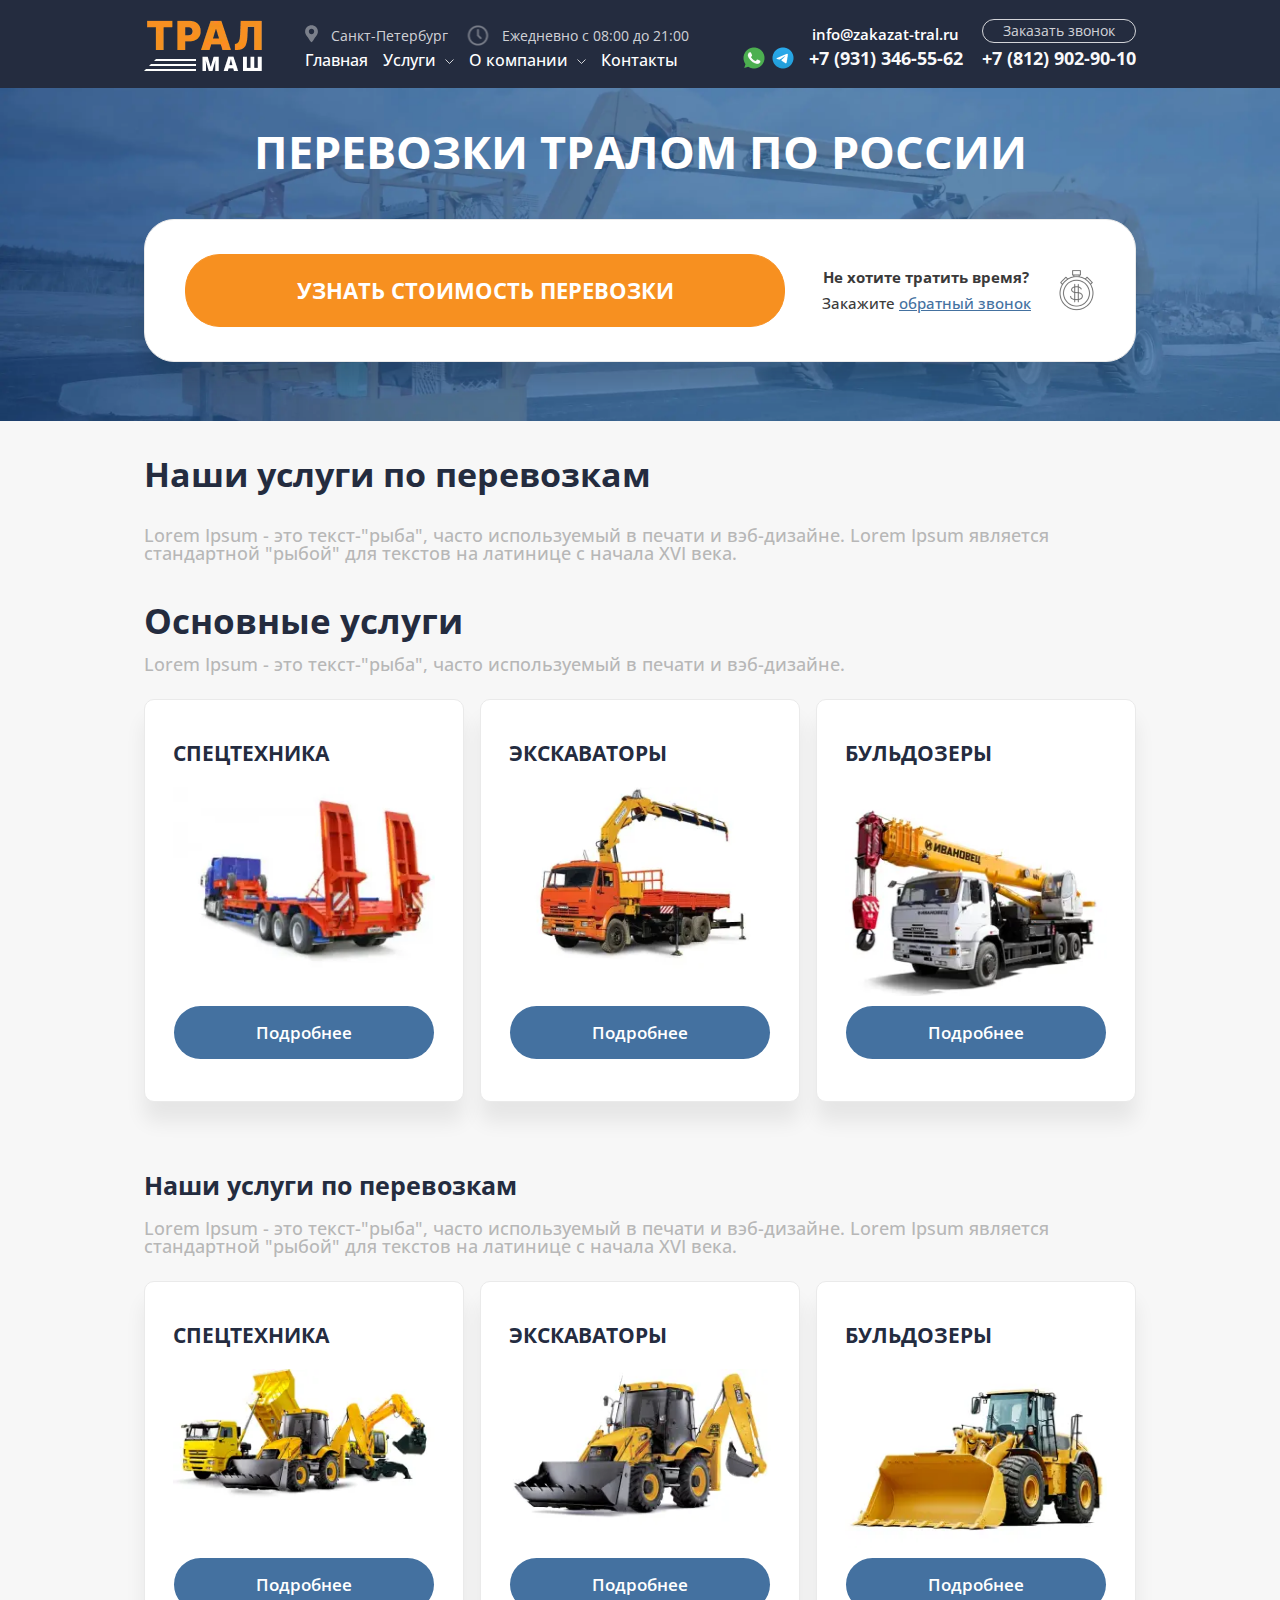
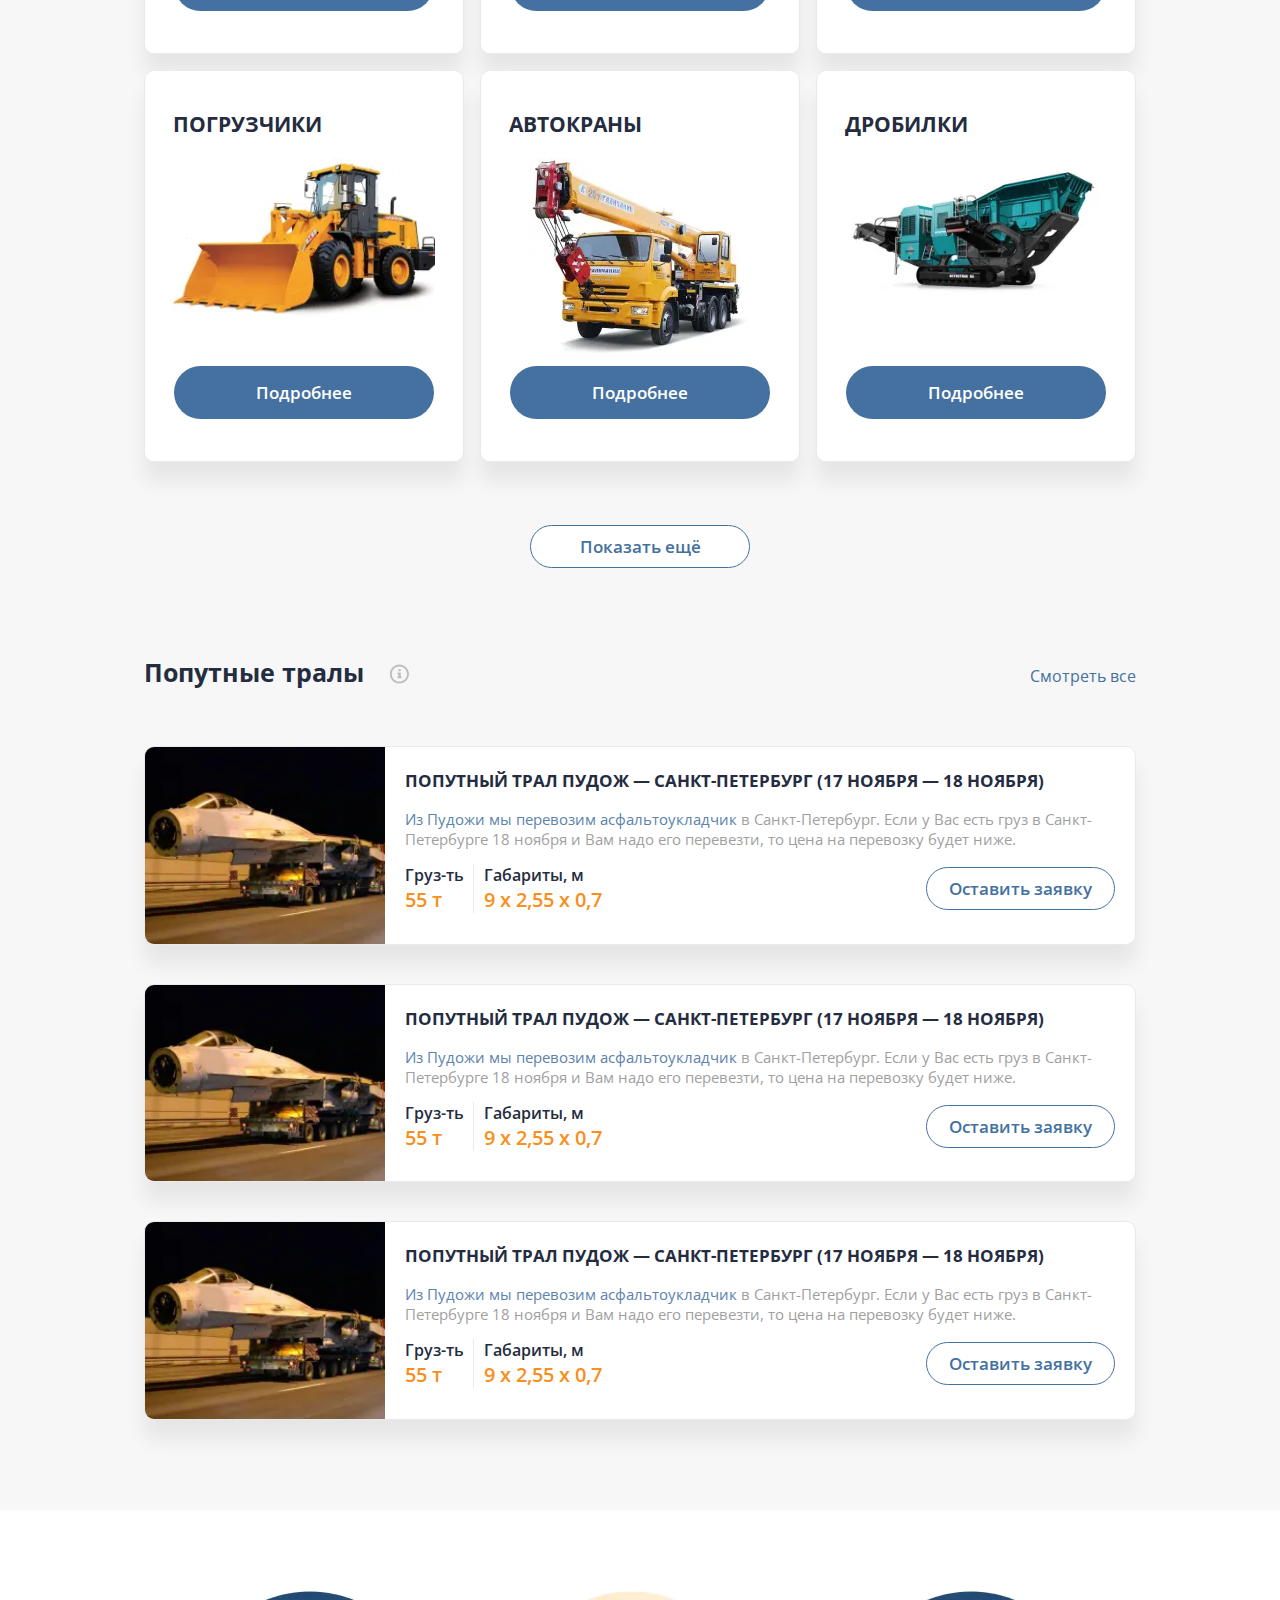
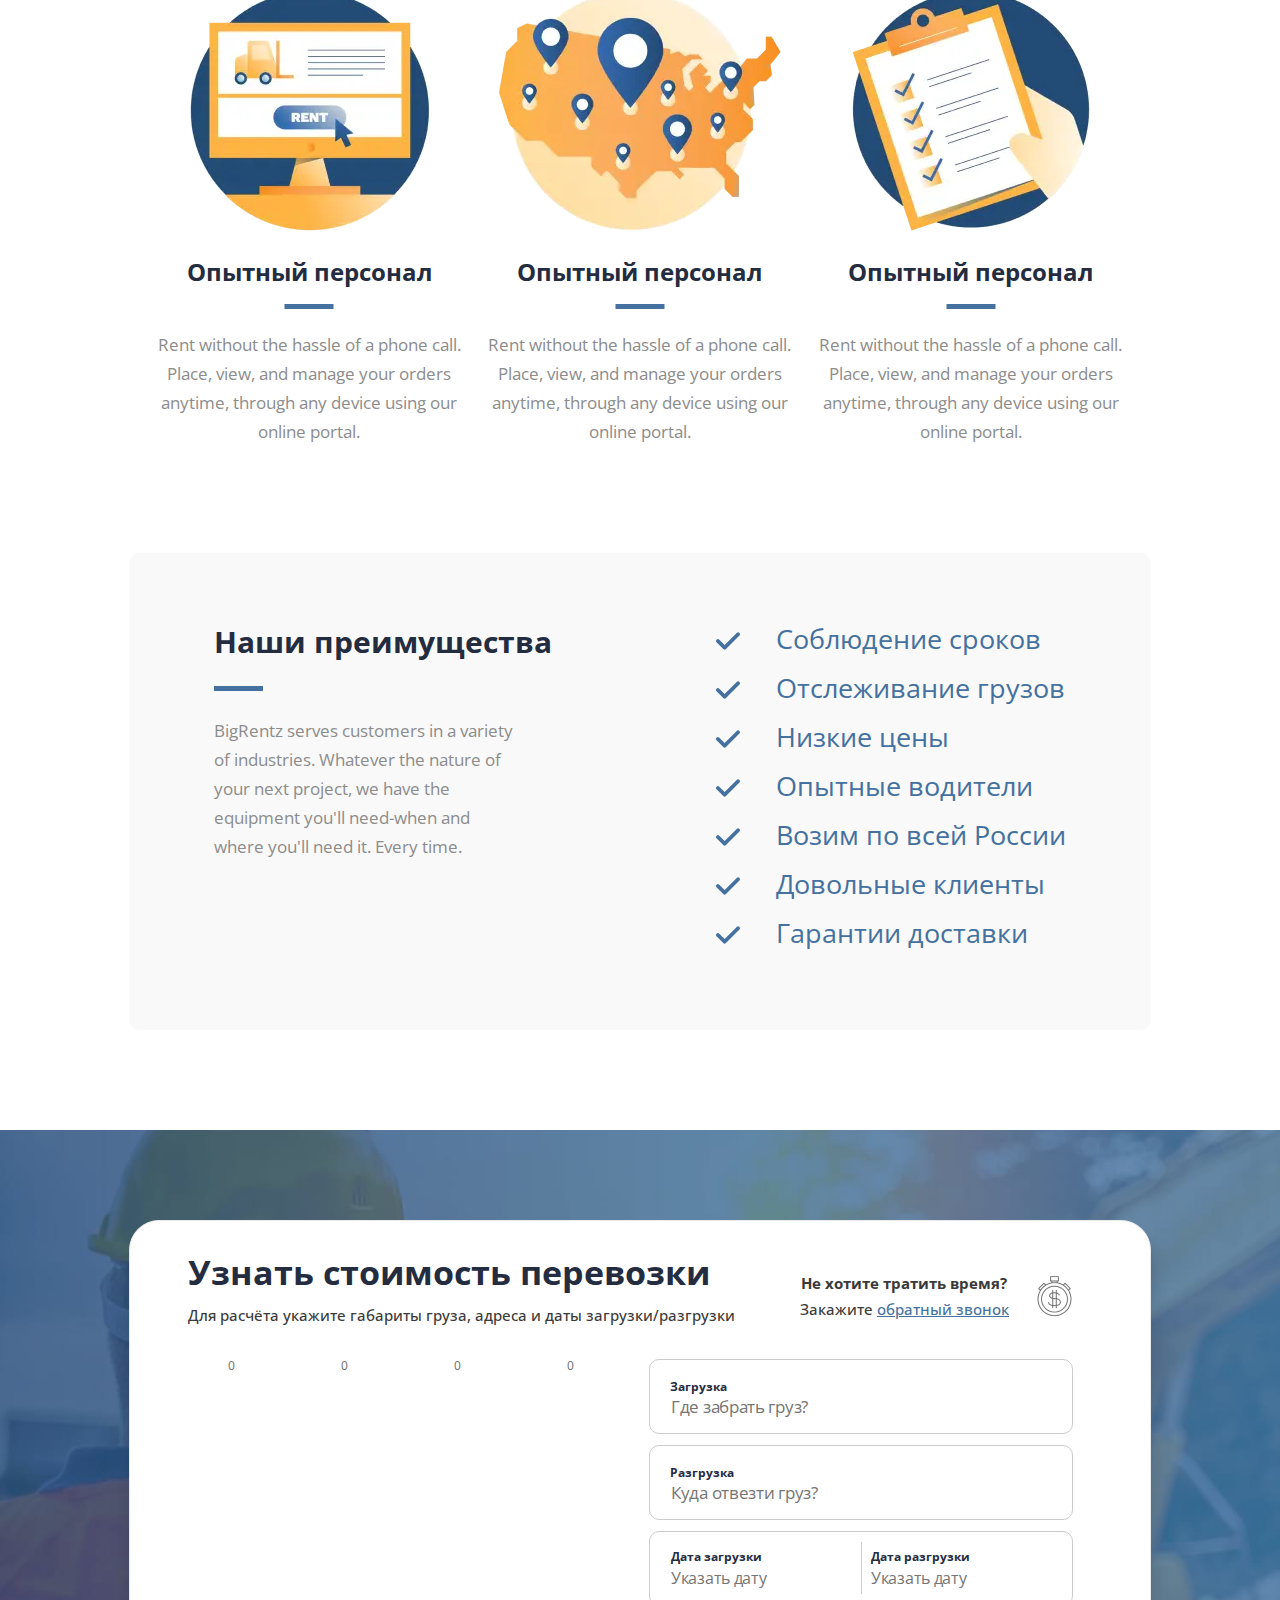
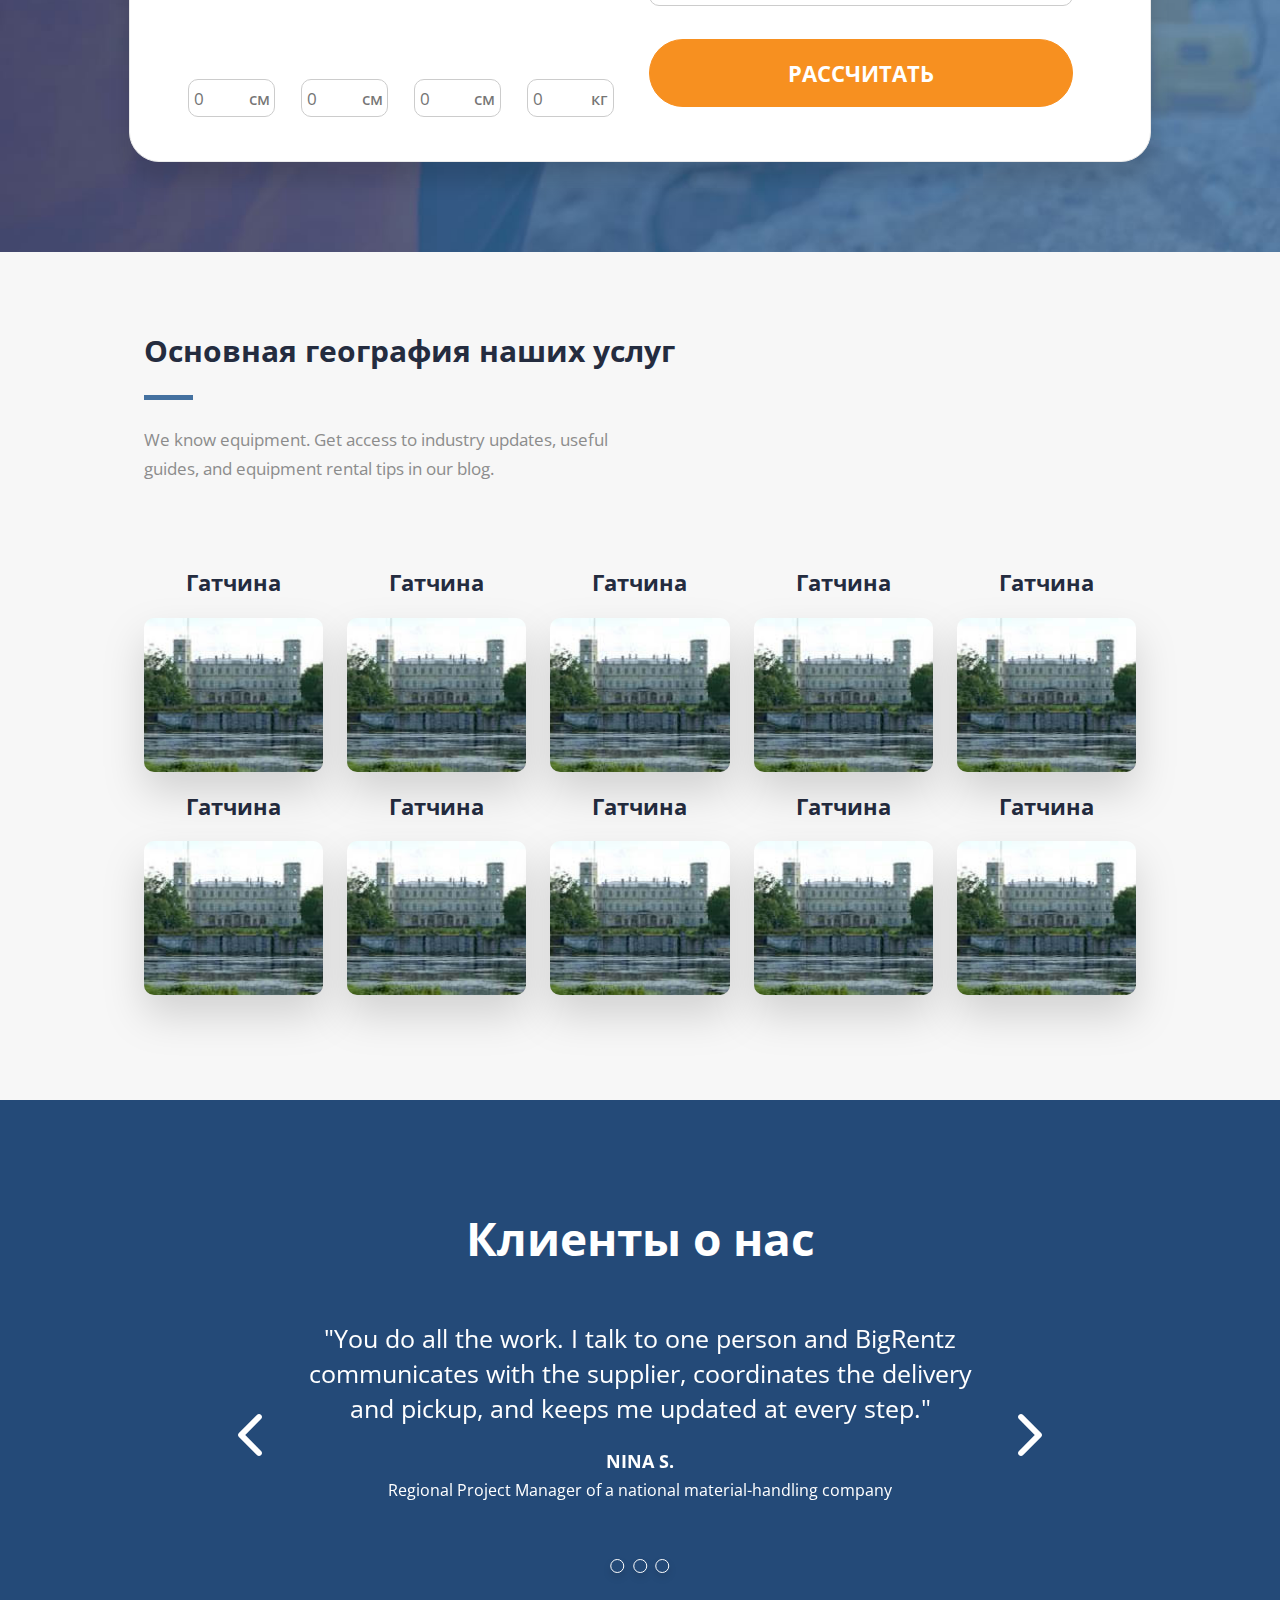
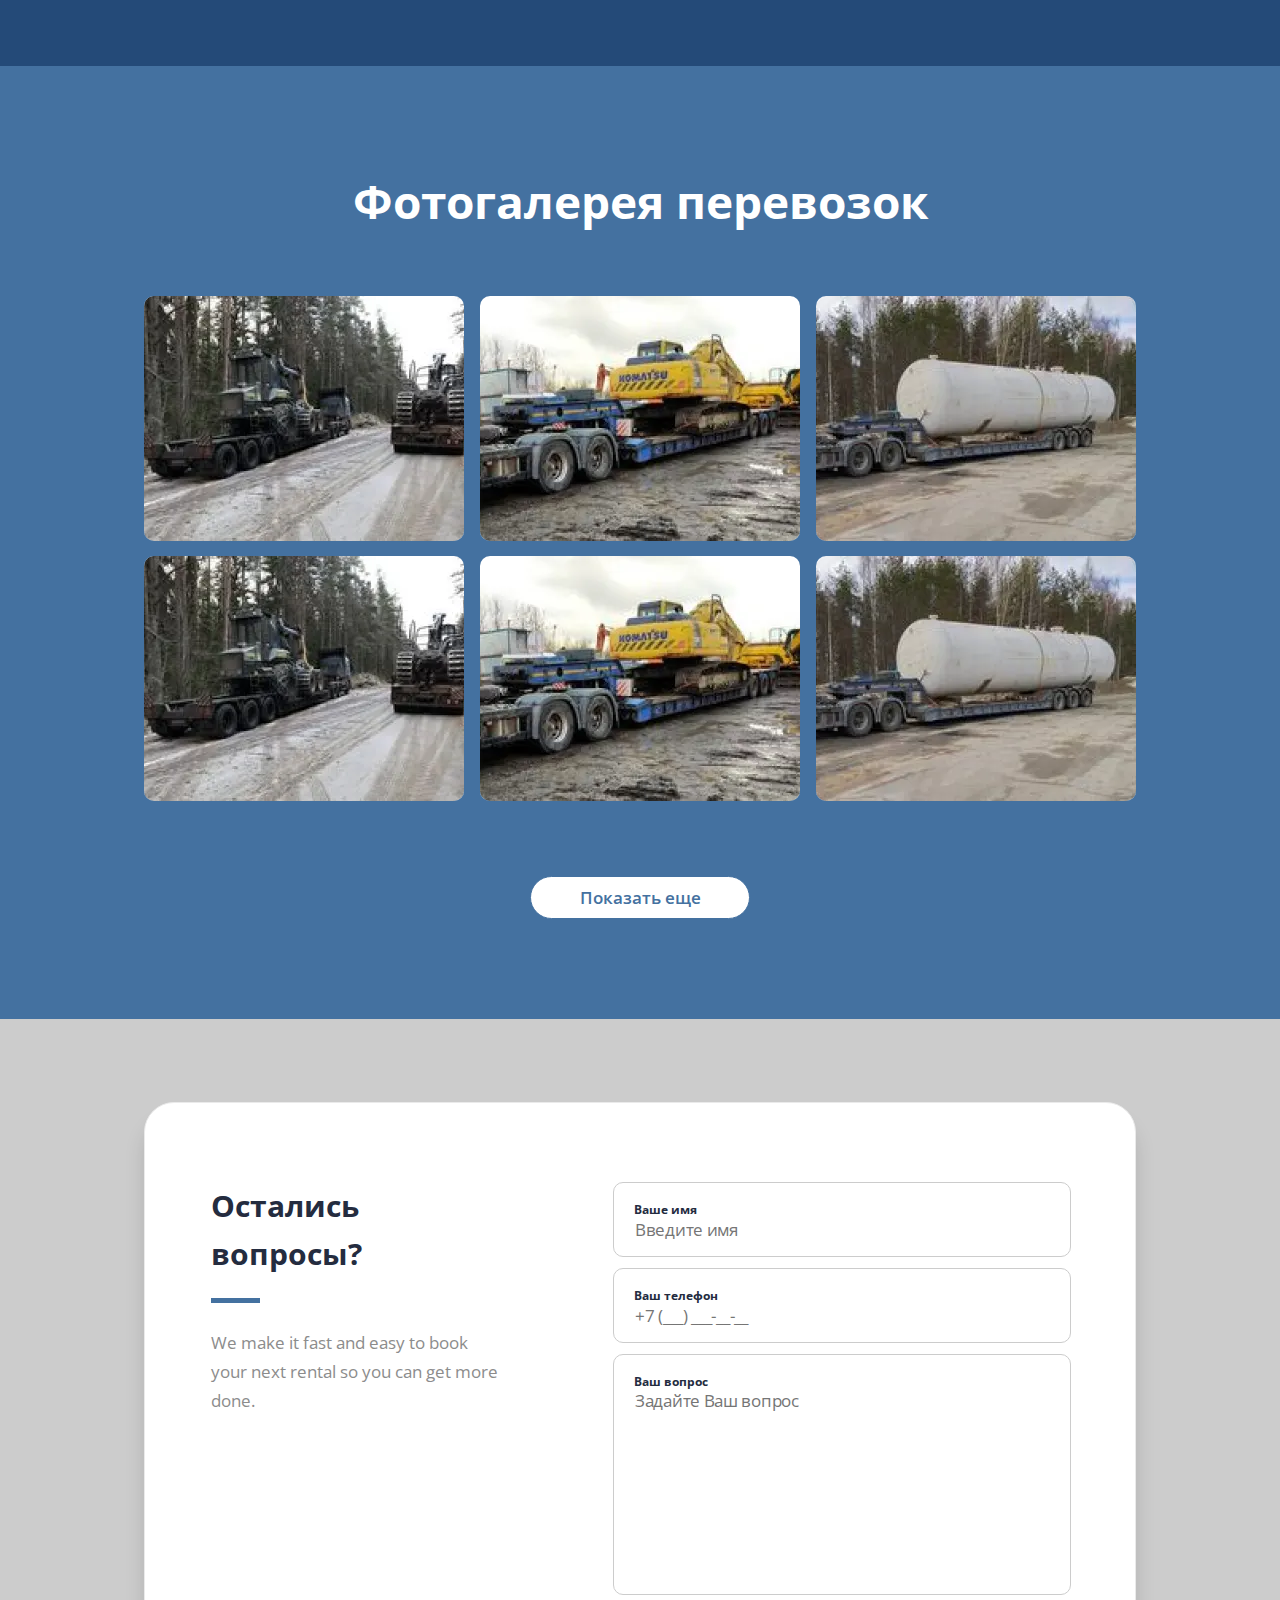
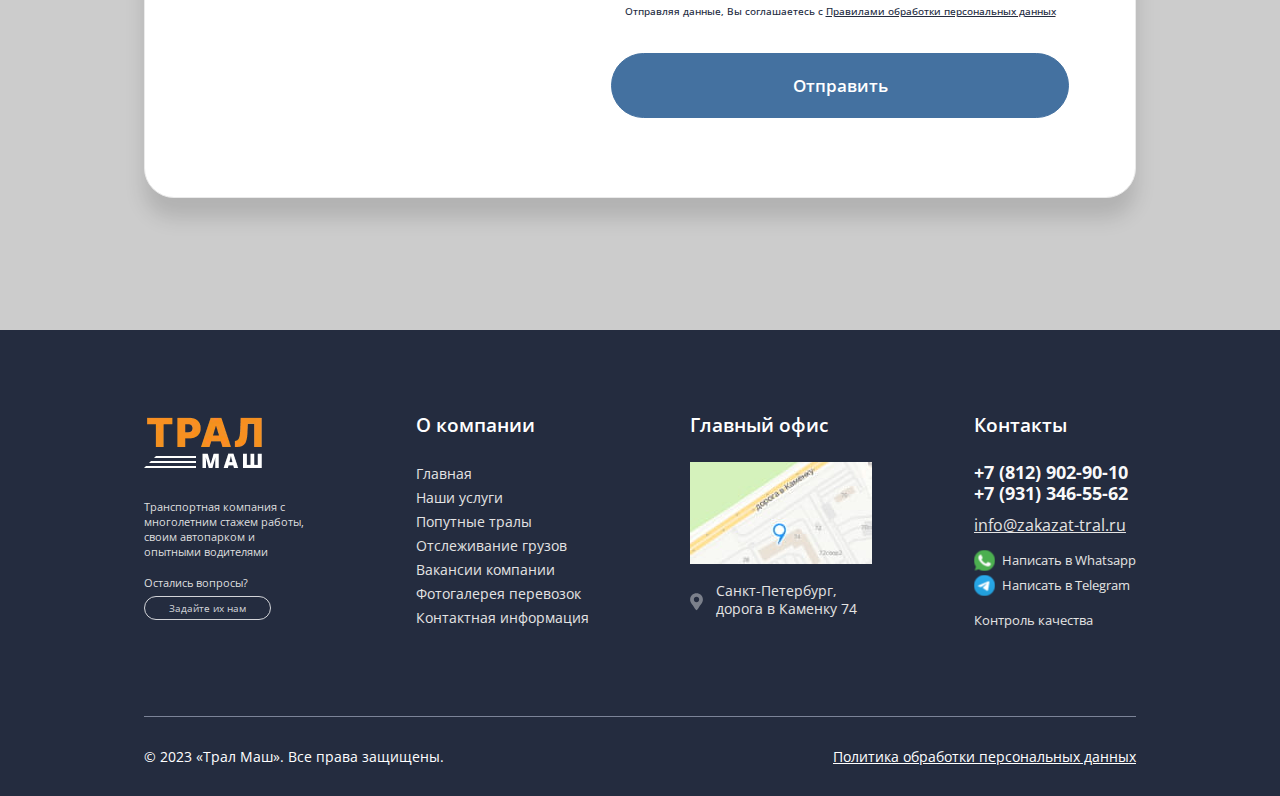
==== commit 189362ca: "feat:change path" ====
--- a/index.html
+++ b/index.html
@@ -15,7 +15,7 @@
             <header class="header">
                 <div class="container">
                     <div class="header__wrapper">
-                        <a href="/" class="header__logo">
+                        <a href="/tral-mash/" class="header__logo">
                             <picture>
                                 <source srcset="./assets/image/logo991.webp" media="(max-width: 991px)" type="image/webp">
                                 <source srcset="./assets/image/logo991.png" media="(max-width: 991px)" type="image/png">
@@ -34,54 +34,54 @@
                                 <nav class="nav">
                                     <ul class="nav__items">
                                         <li class="nav__item" tabindex="0">
-                                            <a class="nav__link" href="/">Главная</a>
+                                            <a class="nav__link" href="/tral-mash/">Главная</a>
                                         </li>
                                         <li class="nav__item" tabindex="0">
                                             <span class="nav__item-dropdown">Услуги</span> 
                                             <div class="nav__item-dropdown__wrapper">
                                                 <ul class="dropdown__items">
                                                     <li class="dropdown__item">
-                                                        <a href="/" class="dropdown__link">Аренда трала</a>
+                                                        <a href="/tral-mash/" class="dropdown__link">Аренда трала</a>
                                                     </li>
                                                     <li class="dropdown__item">
-                                                        <a href="/" class="dropdown__link">Аренда автокранов</a>
+                                                        <a href="/tral-mash/" class="dropdown__link">Аренда автокранов</a>
                                                     </li>
                                                     <li class="dropdown__item dropdown__item-icon">
                                                         <span class="dropdown__item-block">Перевозка спецтехники</span>
                                                         <div class="dropdown__item-block__wrapper">
                                                             <ul class="dropdown-inner__items">
                                                                 <li class="dropdown-inner__item">
-                                                                    <a href="/" class="dropdown-inner__link">Перевозка экскаваторов</a>
-                                                                </li>
-                                                                <li class="dropdown-inner__item">
-                                                                    <a href="/" class="dropdown-inner__link">Перевозка бульдозеров</a>
-                                                                </li>
-                                                                <li class="dropdown-inner__item">
-                                                                    <a href="/" class="dropdown-inner__link">Перевозка погрузчиков</a>
-                                                                </li>
-                                                                <li class="dropdown-inner__item">
-                                                                    <a href="/" class="dropdown-inner__link">Перевозка кранов</a>
-                                                                </li>
-                                                                <li class="dropdown-inner__item">
-                                                                    <a href="/" class="dropdown-inner__link">Перевозка дробилок</a>
-                                                                </li>
-                                                                <li class="dropdown-inner__item">
-                                                                    <a href="/" class="dropdown-inner__link">Перевозка буровых</a>
-                                                                </li>
-                                                                <li class="dropdown-inner__item">
-                                                                    <a href="/" class="dropdown-inner__link">Перевозка грохотов</a>
-                                                                </li>
-                                                                <li class="dropdown-inner__item">
-                                                                    <a href="/" class="dropdown-inner__link">Перевозка асфальтоукладчиков</a>
-                                                                </li>
-                                                                <li class="dropdown-inner__item">
-                                                                    <a href="/" class="dropdown-inner__link">Перевозка катков</a>
-                                                                </li>
-                                                                <li class="dropdown-inner__item">
-                                                                    <a href="/" class="dropdown-inner__link">Перевозка дорожной техники</a>
-                                                                </li>
-                                                                <li class="dropdown-inner__item">
-                                                                    <a href="/" class="dropdown-inner__link">Перевозка гусеничной техники</a>
+                                                                    <a href="/tral-mash/" class="dropdown-inner__link">Перевозка экскаваторов</a>
+                                                                </li>
+                                                                <li class="dropdown-inner__item">
+                                                                    <a href="/tral-mash/" class="dropdown-inner__link">Перевозка бульдозеров</a>
+                                                                </li>
+                                                                <li class="dropdown-inner__item">
+                                                                    <a href="/tral-mash/" class="dropdown-inner__link">Перевозка погрузчиков</a>
+                                                                </li>
+                                                                <li class="dropdown-inner__item">
+                                                                    <a href="/tral-mash/" class="dropdown-inner__link">Перевозка кранов</a>
+                                                                </li>
+                                                                <li class="dropdown-inner__item">
+                                                                    <a href="/tral-mash/" class="dropdown-inner__link">Перевозка дробилок</a>
+                                                                </li>
+                                                                <li class="dropdown-inner__item">
+                                                                    <a href="/tral-mash/" class="dropdown-inner__link">Перевозка буровых</a>
+                                                                </li>
+                                                                <li class="dropdown-inner__item">
+                                                                    <a href="/tral-mash/" class="dropdown-inner__link">Перевозка грохотов</a>
+                                                                </li>
+                                                                <li class="dropdown-inner__item">
+                                                                    <a href="/tral-mash/" class="dropdown-inner__link">Перевозка асфальтоукладчиков</a>
+                                                                </li>
+                                                                <li class="dropdown-inner__item">
+                                                                    <a href="/tral-mash/" class="dropdown-inner__link">Перевозка катков</a>
+                                                                </li>
+                                                                <li class="dropdown-inner__item">
+                                                                    <a href="/tral-mash/" class="dropdown-inner__link">Перевозка дорожной техники</a>
+                                                                </li>
+                                                                <li class="dropdown-inner__item">
+                                                                    <a href="/tral-mash/" class="dropdown-inner__link">Перевозка гусеничной техники</a>
                                                                 </li>
                                                             </ul>
                                                         </div>
@@ -91,22 +91,22 @@
                                                         <div class="dropdown__item-block__wrapper">
                                                             <ul class="dropdown-inner__items">
                                                                 <li class="dropdown-inner__item">
-                                                                    <a href="/" class="dropdown-inner__link">Перевозка трансформаторов</a>
-                                                                </li>
-                                                                <li class="dropdown-inner__item">
-                                                                    <a href="/" class="dropdown-inner__link">Перевозка паровых котлов</a>
-                                                                </li>
-                                                                <li class="dropdown-inner__item">
-                                                                    <a href="/" class="dropdown-inner__link">Перевозка мостовых балок</a>
-                                                                </li>
-                                                                <li class="dropdown-inner__item">
-                                                                    <a href="/" class="dropdown-inner__link">Перевозка кабельных барабанов</a>
-                                                                </li>
-                                                                <li class="dropdown-inner__item">
-                                                                    <a href="/" class="dropdown-inner__link">Перевозка труб большого диаметра</a>
-                                                                </li>
-                                                                <li class="dropdown-inner__item">
-                                                                    <a href="/" class="dropdown-inner__link">Перевозка промышленного <br>оборудования</a>
+                                                                    <a href="/tral-mash/" class="dropdown-inner__link">Перевозка трансформаторов</a>
+                                                                </li>
+                                                                <li class="dropdown-inner__item">
+                                                                    <a href="/tral-mash/" class="dropdown-inner__link">Перевозка паровых котлов</a>
+                                                                </li>
+                                                                <li class="dropdown-inner__item">
+                                                                    <a href="/tral-mash/" class="dropdown-inner__link">Перевозка мостовых балок</a>
+                                                                </li>
+                                                                <li class="dropdown-inner__item">
+                                                                    <a href="/tral-mash/" class="dropdown-inner__link">Перевозка кабельных барабанов</a>
+                                                                </li>
+                                                                <li class="dropdown-inner__item">
+                                                                    <a href="/tral-mash/" class="dropdown-inner__link">Перевозка труб большого диаметра</a>
+                                                                </li>
+                                                                <li class="dropdown-inner__item">
+                                                                    <a href="/tral-mash/" class="dropdown-inner__link">Перевозка промышленного <br>оборудования</a>
                                                                 </li>
                                                             </ul>
                                                         </div>
@@ -116,13 +116,13 @@
                                                         <div class="dropdown__item-block__wrapper">
                                                             <ul class="dropdown-inner__items">
                                                                 <li class="dropdown-inner__item">
-                                                                    <a href="/" class="dropdown-inner__link">Перевозка форвардеров</a>
-                                                                </li>
-                                                                <li class="dropdown-inner__item">
-                                                                    <a href="/" class="dropdown-inner__link">Перевозка харвестеров</a>
-                                                                </li>
-                                                                <li class="dropdown-inner__item">
-                                                                    <a href="/" class="dropdown-inner__link">Перевозка скиддеров</a>
+                                                                    <a href="/tral-mash/" class="dropdown-inner__link">Перевозка форвардеров</a>
+                                                                </li>
+                                                                <li class="dropdown-inner__item">
+                                                                    <a href="/tral-mash/" class="dropdown-inner__link">Перевозка харвестеров</a>
+                                                                </li>
+                                                                <li class="dropdown-inner__item">
+                                                                    <a href="/tral-mash/" class="dropdown-inner__link">Перевозка скиддеров</a>
                                                                 </li>
                                                             </ul>
                                                         </div>
@@ -132,10 +132,10 @@
                                                         <div class="dropdown__item-block__wrapper">
                                                             <ul class="dropdown-inner__items">
                                                                 <li class="dropdown-inner__item">
-                                                                    <a href="/" class="dropdown-inner__link">Перевозка тракторов</a>
-                                                                </li>
-                                                                <li class="dropdown-inner__item">
-                                                                    <a href="/" class="dropdown-inner__link">Перевозка комбайнов</a>
+                                                                    <a href="/tral-mash/" class="dropdown-inner__link">Перевозка тракторов</a>
+                                                                </li>
+                                                                <li class="dropdown-inner__item">
+                                                                    <a href="/tral-mash/" class="dropdown-inner__link">Перевозка комбайнов</a>
                                                                 </li>
                                                             </ul>
                                                         </div>
@@ -145,22 +145,22 @@
                                                         <div class="dropdown__item-block__wrapper">
                                                             <ul class="dropdown-inner__items">
                                                                 <li class="dropdown-inner__item">
-                                                                    <a href="/" class="dropdown-inner__link">Перевозка длинномерных грузов</a>
-                                                                </li>
-                                                                <li class="dropdown-inner__item">
-                                                                    <a href="/" class="dropdown-inner__link">Перевозка тяжеловесных грузов</a>
-                                                                </li>
-                                                                <li class="dropdown-inner__item">
-                                                                    <a href="/" class="dropdown-inner__link">Перевозка вертолетов</a>
-                                                                </li>
-                                                                <li class="dropdown-inner__item">
-                                                                    <a href="/" class="dropdown-inner__link">Перевозка самолетов</a>
-                                                                </li>
-                                                                <li class="dropdown-inner__item">
-                                                                    <a href="/" class="dropdown-inner__link">Перевозка военной техники</a>
-                                                                </li>
-                                                                <li class="dropdown-inner__item">
-                                                                    <a href="/" class="dropdown-inner__link">Перевозка катеров и яхт</a>
+                                                                    <a href="/tral-mash/" class="dropdown-inner__link">Перевозка длинномерных грузов</a>
+                                                                </li>
+                                                                <li class="dropdown-inner__item">
+                                                                    <a href="/tral-mash/" class="dropdown-inner__link">Перевозка тяжеловесных грузов</a>
+                                                                </li>
+                                                                <li class="dropdown-inner__item">
+                                                                    <a href="/tral-mash/" class="dropdown-inner__link">Перевозка вертолетов</a>
+                                                                </li>
+                                                                <li class="dropdown-inner__item">
+                                                                    <a href="/tral-mash/" class="dropdown-inner__link">Перевозка самолетов</a>
+                                                                </li>
+                                                                <li class="dropdown-inner__item">
+                                                                    <a href="/tral-mash/" class="dropdown-inner__link">Перевозка военной техники</a>
+                                                                </li>
+                                                                <li class="dropdown-inner__item">
+                                                                    <a href="/tral-mash/" class="dropdown-inner__link">Перевозка катеров и яхт</a>
                                                                 </li>
                                                             </ul>
                                                         </div>
@@ -170,13 +170,13 @@
                                                         <div class="dropdown__item-block__wrapper">
                                                             <ul class="dropdown-inner__items">
                                                                 <li class="dropdown-inner__item">
-                                                                    <a href="/" class="dropdown-inner__link">Перевозка металлических ферм</a>
-                                                                </li>
-                                                                <li class="dropdown-inner__item">
-                                                                    <a href="/" class="dropdown-inner__link">Перевозка ЖБИ</a>
-                                                                </li>
-                                                                <li class="dropdown-inner__item">
-                                                                    <a href="/" class="dropdown-inner__link">Перевозка мостовых балок</a>
+                                                                    <a href="/tral-mash/" class="dropdown-inner__link">Перевозка металлических ферм</a>
+                                                                </li>
+                                                                <li class="dropdown-inner__item">
+                                                                    <a href="/tral-mash/" class="dropdown-inner__link">Перевозка ЖБИ</a>
+                                                                </li>
+                                                                <li class="dropdown-inner__item">
+                                                                    <a href="/tral-mash/" class="dropdown-inner__link">Перевозка мостовых балок</a>
                                                                 </li>
                                                             </ul>
                                                         </div>
@@ -195,10 +195,10 @@
                                                         <a href="./pages/accordion.html" class="dropdown__link">Отслеживание грузов</a>
                                                     </li>
                                                     <li class="dropdown__item">
-                                                        <a href="/" class="dropdown__link">Наши вакансии</a>
+                                                        <a href="/tral-mash/" class="dropdown__link">Наши вакансии</a>
                                                     </li>
                                                     <li class="dropdown__item">
-                                                        <a href="/" class="dropdown__link">Фотогалерея</a>
+                                                        <a href="/tral-mash/" class="dropdown__link">Фотогалерея</a>
                                                     </li>
                                                 </ul>
                                             </div>
@@ -238,7 +238,7 @@
                                 <div class="price__block">
                                     <p class="price__block-text">Не хотите тратить время?</p>
                                     <span class="price__block-order">Закажите 
-                                        <a class="price__block-callback" href="/">обратный звонок</a>
+                                        <a class="price__block-callback" href="/tral-mash/">обратный звонок</a>
                                     </span>
                                 </div>
                                 <div class="price__icon"></div>
@@ -253,37 +253,37 @@
                     <p class="subtitle">Lorem Ipsum - это текст-"рыба", часто используемый в печати и вэб-дизайне.</p>
                     <div class="services__cards cards">
                         <div class="services__card card">
-                            <a href="/" class="card__title">Спецтехника</a>
-                            <a class="card__img" href="/">
+                            <a href="/tral-mash/" class="card__title">Спецтехника</a>
+                            <a class="card__img" href="/tral-mash/">
                                 <picture>
                                     <source srcset="./assets/image/services1.webp" type="image/webp">
                                     <source srcset="./assets/image/services1.png" type="image/png">
                                     <img src="./assets/image/services1.png" alt="траллы" width="295" height="204">
                                 </picture>
                             </a>
-                            <a class="card__btn" aria-label="services-card" href="/"></a>
+                            <a class="card__btn" aria-label="services-card" href="/tral-mash/"></a>
                         </div>
                         <div class="services__card card">
-                            <a href="/" class="card__title">Экскаваторы</a>
-                            <a class="card__img" href="/">
+                            <a href="/tral-mash/" class="card__title">Экскаваторы</a>
+                            <a class="card__img" href="/tral-mash/">
                                 <picture>
                                     <source srcset="./assets/image/services2.webp" type="image/webp">
                                     <source srcset="./assets/image/services2.png" type="image/png">
                                     <img src="./assets/image/services2.png" alt="траллы" width="295" height="204">
                                 </picture>
                             </a>
-                            <a class="card__btn" aria-label="services-card" href="/"></a>
+                            <a class="card__btn" aria-label="services-card" href="/tral-mash/"></a>
                         </div>
                         <div class="services__card card">
-                            <a href="/" class="card__title">Бульдозеры</a>
-                            <a class="card__img" href="/">
+                            <a href="/tral-mash/" class="card__title">Бульдозеры</a>
+                            <a class="card__img" href="/tral-mash/">
                                 <picture>
                                     <source srcset="./assets/image/services3.webp" type="image/webp">
                                     <source srcset="./assets/image/services3.png" type="image/png">
                                     <img src="./assets/image/services3.png" alt="траллы" width="295" height="204">
                                 </picture>
                             </a>
-                            <a class="card__btn" aria-label="services-card" href="/"></a>
+                            <a class="card__btn" aria-label="services-card" href="/tral-mash/"></a>
                         </div>
                     </div>
                 </section>
@@ -293,400 +293,400 @@
                     <div class="transport__cards-wrappper">
                         <div class="transport__cards cards">
                             <div class="transport__card card">
-                                <a href="/" class="card__title">Спецтехника</a>
-                                <a class="card__img" href="/">
+                                <a href="/tral-mash/" class="card__title">Спецтехника</a>
+                                <a class="card__img" href="/tral-mash/">
                                     <picture>
                                         <source srcset="./assets/image/transport/transport1.webp" type="image/webp">
                                         <source srcset="./assets/image/transport/transport1.jpg" type="image/img">
                                         <img src="./assets/image/transport/transport1.jpg" alt="траллы" width="295" height="204">
                                     </picture>
                                 </a>
-                                <a class="card__btn" aria-label="services-card" href="/"></a>
+                                <a class="card__btn" aria-label="services-card" href="/tral-mash/"></a>
                             </div>
                             <div class="transport__card card">
-                                <a href="/" class="card__title">Экскаваторы</a>
-                                <a class="card__img" href="/">
+                                <a href="/tral-mash/" class="card__title">Экскаваторы</a>
+                                <a class="card__img" href="/tral-mash/">
                                     <picture>
                                         <source srcset="./assets/image/transport/transport2.webp" type="image/webp">
                                         <source srcset="./assets/image/transport/transport2.jpg" type="image/img">
                                         <img src="./assets/image/transport/transport2.jpg" alt="траллы" width="295" height="204">
                                     </picture>
                                 </a>
-                                <a class="card__btn" aria-label="services-card" href="/"></a>
+                                <a class="card__btn" aria-label="services-card" href="/tral-mash/"></a>
                             </div>
                             <div class="transport__card card">
-                                <a href="/" class="card__title">Бульдозеры</a>
-                                <a class="card__img" href="/">
+                                <a href="/tral-mash/" class="card__title">Бульдозеры</a>
+                                <a class="card__img" href="/tral-mash/">
                                     <picture>
                                         <source srcset="./assets/image/transport/transport3.webp" type="image/webp">
                                         <source srcset="./assets/image/transport/transport3.jpg" type="image/img">
                                         <img src="./assets/image/transport/transport3.jpg" alt="траллы" width="295" height="204">
                                     </picture>
                                 </a>
-                                <a class="card__btn" aria-label="services-card" href="/"></a>
+                                <a class="card__btn" aria-label="services-card" href="/tral-mash/"></a>
                             </div>
                             <div class="transport__card card">
-                                <a href="/" class="card__title">Погрузчики</a>
-                                <a class="card__img" href="/">
+                                <a href="/tral-mash/" class="card__title">Погрузчики</a>
+                                <a class="card__img" href="/tral-mash/">
                                     <picture>
                                         <source srcset="./assets/image/transport/transport4.webp" type="image/webp">
                                         <source srcset="./assets/image/transport/transport4.jpg" type="image/img">
                                         <img src="./assets/image/transport/transport4.jpg" alt="траллы" width="295" height="204">
                                     </picture>
                                 </a>
-                                <a class="card__btn" aria-label="services-card" href="/"></a>
+                                <a class="card__btn" aria-label="services-card" href="/tral-mash/"></a>
                             </div>
                             <div class="transport__card card">
-                                <a href="/" class="card__title">Автокраны</a>
-                                <a class="card__img" href="/">
+                                <a href="/tral-mash/" class="card__title">Автокраны</a>
+                                <a class="card__img" href="/tral-mash/">
                                     <picture>
                                         <source srcset="./assets/image/transport/transport5.webp" type="image/webp">
                                         <source srcset="./assets/image/transport/transport5.jpg" type="image/img">
                                         <img src="./assets/image/transport/transport5.jpg" alt="траллы" width="295" height="204">
                                     </picture>
                                 </a>
-                                <a class="card__btn" aria-label="services-card" href="/"></a>
+                                <a class="card__btn" aria-label="services-card" href="/tral-mash/"></a>
                             </div>
                             <div class="transport__card card">
-                                <a href="/" class="card__title">Дробилки</a>
-                                <a class="card__img" href="/">
+                                <a href="/tral-mash/" class="card__title">Дробилки</a>
+                                <a class="card__img" href="/tral-mash/">
                                     <picture>
                                         <source srcset="./assets/image/transport/transport6.webp" type="image/webp">
                                         <source srcset="./assets/image/transport/transport6.jpg" type="image/img">
                                         <img src="./assets/image/transport/transport6.jpg" alt="траллы" width="295" height="204">
                                     </picture>
                                 </a>
-                                <a class="card__btn" aria-label="services-card" href="/"></a>
-                            </div>
-                            <div class="transport__card card hidden">
-                                <a href="/" class="card__title">Буровые установки</a>
-                                <a class="card__img" href="/">
+                                <a class="card__btn" aria-label="services-card" href="/tral-mash/"></a>
+                            </div>
+                            <div class="transport__card card hidden">
+                                <a href="/tral-mash/" class="card__title">Буровые установки</a>
+                                <a class="card__img" href="/tral-mash/">
                                     <picture>
                                         <source srcset="./assets/image/transport/transport7.webp" type="image/webp">
                                         <source srcset="./assets/image/transport/transport7.jpg" type="image/img">
                                         <img src="./assets/image/transport/transport7.jpg" alt="траллы" width="295" height="204">
                                     </picture>
                                 </a>
-                                <a class="card__btn" aria-label="services-card" href="/"></a>
-                            </div>
-                            <div class="transport__card card hidden">
-                                <a href="/" class="card__title">Тракторы</a>
-                                <a class="card__img" href="/">
+                                <a class="card__btn" aria-label="services-card" href="/tral-mash/"></a>
+                            </div>
+                            <div class="transport__card card hidden">
+                                <a href="/tral-mash/" class="card__title">Тракторы</a>
+                                <a class="card__img" href="/tral-mash/">
                                     <picture>
                                         <source srcset="./assets/image/transport/transport8.webp" type="image/webp">
                                         <source srcset="./assets/image/transport/transport8.jpg" type="image/img">
                                         <img src="./assets/image/transport/transport8.jpg" alt="траллы" width="295" height="204">
                                     </picture>
                                 </a>
-                                <a class="card__btn" aria-label="services-card" href="/"></a>
-                            </div>
-                            <div class="transport__card card hidden">
-                                <a href="/" class="card__title">Грохоты</a>
-                                <a class="card__img" href="/">
+                                <a class="card__btn" aria-label="services-card" href="/tral-mash/"></a>
+                            </div>
+                            <div class="transport__card card hidden">
+                                <a href="/tral-mash/" class="card__title">Грохоты</a>
+                                <a class="card__img" href="/tral-mash/">
                                     <picture>
                                         <source srcset="./assets/image/transport/transport9.webp" type="image/webp">
                                         <source srcset="./assets/image/transport/transport9.jpg" type="image/img">
                                         <img src="./assets/image/transport/transport9.jpg" alt="траллы" width="295" height="204">
                                     </picture>
                                 </a>
-                                <a class="card__btn" aria-label="services-card" href="/"></a>
-                            </div>
-                            <div class="transport__card card hidden">
-                                <a href="/" class="card__title">Асфальтоукладчики</a>
-                                <a class="card__img" href="/">
+                                <a class="card__btn" aria-label="services-card" href="/tral-mash/"></a>
+                            </div>
+                            <div class="transport__card card hidden">
+                                <a href="/tral-mash/" class="card__title">Асфальтоукладчики</a>
+                                <a class="card__img" href="/tral-mash/">
                                     <picture>
                                         <source srcset="./assets/image/transport/transport10.webp" type="image/webp">
                                         <source srcset="./assets/image/transport/transport10.jpg" type="image/img">
                                         <img src="./assets/image/transport/transport10.jpg" alt="траллы" width="295" height="204">
                                     </picture>
                                 </a>
-                                <a class="card__btn" aria-label="services-card" href="/"></a>
-                            </div>
-                            <div class="transport__card card hidden">
-                                <a href="/" class="card__title">Катки</a>
-                                <a class="card__img" href="/">
+                                <a class="card__btn" aria-label="services-card" href="/tral-mash/"></a>
+                            </div>
+                            <div class="transport__card card hidden">
+                                <a href="/tral-mash/" class="card__title">Катки</a>
+                                <a class="card__img" href="/tral-mash/">
                                     <picture>
                                         <source srcset="./assets/image/transport/transport11.webp" type="image/webp">
                                         <source srcset="./assets/image/transport/transport11.jpg" type="image/img">
                                         <img src="./assets/image/transport/transport11.jpg" alt="траллы" width="295" height="204">
                                     </picture>
                                 </a>
-                                <a class="card__btn" aria-label="services-card" href="/"></a>
-                            </div>
-                            <div class="transport__card card hidden">
-                                <a href="/" class="card__title">Дорожная техника</a>
-                                <a class="card__img" href="/">
+                                <a class="card__btn" aria-label="services-card" href="/tral-mash/"></a>
+                            </div>
+                            <div class="transport__card card hidden">
+                                <a href="/tral-mash/" class="card__title">Дорожная техника</a>
+                                <a class="card__img" href="/tral-mash/">
                                     <picture>
                                         <source srcset="./assets/image/transport/transport12.webp" type="image/webp">
                                         <source srcset="./assets/image/transport/transport12.jpg" type="image/img">
                                         <img src="./assets/image/transport/transport12.jpg" alt="траллы" width="295" height="204">
                                     </picture>
                                 </a>
-                                <a class="card__btn" aria-label="services-card" href="/"></a>
-                            </div>
-                            <div class="transport__card card hidden">
-                                <a href="/" class="card__title">Гусеничная техника</a>
-                                <a class="card__img" href="/">
+                                <a class="card__btn" aria-label="services-card" href="/tral-mash/"></a>
+                            </div>
+                            <div class="transport__card card hidden">
+                                <a href="/tral-mash/" class="card__title">Гусеничная техника</a>
+                                <a class="card__img" href="/tral-mash/">
                                     <picture>
                                         <source srcset="./assets/image/transport/transport13.webp" type="image/webp">
                                         <source srcset="./assets/image/transport/transport13.jpg" type="image/img">
                                         <img src="./assets/image/transport/transport13.jpg" alt="траллы" width="295" height="204">
                                     </picture>
                                 </a>
-                                <a class="card__btn" aria-label="services-card" href="/"></a>
-                            </div>
-                            <div class="transport__card card hidden">
-                                <a href="/" class="card__title">Лесозаготовтельная техника</a>
-                                <a class="card__img" href="/">
+                                <a class="card__btn" aria-label="services-card" href="/tral-mash/"></a>
+                            </div>
+                            <div class="transport__card card hidden">
+                                <a href="/tral-mash/" class="card__title">Лесозаготовтельная техника</a>
+                                <a class="card__img" href="/tral-mash/">
                                     <picture>
                                         <source srcset="./assets/image/transport/transport14.webp" type="image/webp">
                                         <source srcset="./assets/image/transport/transport14.jpg" type="image/img">
                                         <img src="./assets/image/transport/transport14.jpg" alt="траллы" width="295" height="204">
                                     </picture>
                                 </a>
-                                <a class="card__btn" aria-label="services-card" href="/"></a>
-                            </div>
-                            <div class="transport__card card hidden">
-                                <a href="/" class="card__title">Форвардеры</a>
-                                <a class="card__img" href="/">
+                                <a class="card__btn" aria-label="services-card" href="/tral-mash/"></a>
+                            </div>
+                            <div class="transport__card card hidden">
+                                <a href="/tral-mash/" class="card__title">Форвардеры</a>
+                                <a class="card__img" href="/tral-mash/">
                                     <picture>
                                         <source srcset="./assets/image/transport/transport15.webp" type="image/webp">
                                         <source srcset="./assets/image/transport/transport15.jpg" type="image/img">
                                         <img src="./assets/image/transport/transport15.jpg" alt="траллы" width="295" height="204">
                                     </picture>
                                 </a>
-                                <a class="card__btn" aria-label="services-card" href="/"></a>
-                            </div>
-                            <div class="transport__card card hidden">
-                                <a href="/" class="card__title">Харвестеры</a>
-                                <a class="card__img" href="/">
+                                <a class="card__btn" aria-label="services-card" href="/tral-mash/"></a>
+                            </div>
+                            <div class="transport__card card hidden">
+                                <a href="/tral-mash/" class="card__title">Харвестеры</a>
+                                <a class="card__img" href="/tral-mash/">
                                     <picture>
                                         <source srcset="./assets/image/transport/transport16.webp" type="image/webp">
                                         <source srcset="./assets/image/transport/transport16.jpg" type="image/img">
                                         <img src="./assets/image/transport/transport16.jpg" alt="траллы" width="295" height="204">
                                     </picture>
                                 </a>
-                                <a class="card__btn" aria-label="services-card" href="/"></a>
-                            </div>
-                            <div class="transport__card card hidden">
-                                <a href="/" class="card__title">Скиддеры</a>
-                                <a class="card__img" href="/">
+                                <a class="card__btn" aria-label="services-card" href="/tral-mash/"></a>
+                            </div>
+                            <div class="transport__card card hidden">
+                                <a href="/tral-mash/" class="card__title">Скиддеры</a>
+                                <a class="card__img" href="/tral-mash/">
                                     <picture>
                                         <source srcset="./assets/image/transport/transport17.webp" type="image/webp">
                                         <source srcset="./assets/image/transport/transport17.jpg" type="image/img">
                                         <img src="./assets/image/transport/transport17.jpg" alt="траллы" width="295" height="204">
                                     </picture>
                                 </a>
-                                <a class="card__btn" aria-label="services-card" href="/"></a>
-                            </div>
-                            <div class="transport__card card hidden">
-                                <a href="/" class="card__title">Трасформаторы</a>
-                                <a class="card__img" href="/">
+                                <a class="card__btn" aria-label="services-card" href="/tral-mash/"></a>
+                            </div>
+                            <div class="transport__card card hidden">
+                                <a href="/tral-mash/" class="card__title">Трасформаторы</a>
+                                <a class="card__img" href="/tral-mash/">
                                     <picture>
                                         <source srcset="./assets/image/transport/transport18.webp" type="image/webp">
                                         <source srcset="./assets/image/transport/transport18.jpg" type="image/img">
                                         <img src="./assets/image/transport/transport18.jpg" alt="траллы" width="295" height="204">
                                     </picture>
                                 </a>
-                                <a class="card__btn" aria-label="services-card" href="/"></a>
-                            </div>
-                            <div class="transport__card card hidden">
-                                <a href="/" class="card__title">Оборудование</a>
-                                <a class="card__img" href="/">
+                                <a class="card__btn" aria-label="services-card" href="/tral-mash/"></a>
+                            </div>
+                            <div class="transport__card card hidden">
+                                <a href="/tral-mash/" class="card__title">Оборудование</a>
+                                <a class="card__img" href="/tral-mash/">
                                     <picture>
                                         <source srcset="./assets/image/transport/transport19.webp" type="image/webp">
                                         <source srcset="./assets/image/transport/transport19.jpg" type="image/img">
                                         <img src="./assets/image/transport/transport19.jpg" alt="траллы" width="295" height="204">
                                     </picture>
                                 </a>
-                                <a class="card__btn" aria-label="services-card" href="/"></a>
-                            </div>
-                            <div class="transport__card card hidden">
-                                <a href="/" class="card__title">Паровые котлы</a>
-                                <a class="card__img" href="/">
+                                <a class="card__btn" aria-label="services-card" href="/tral-mash/"></a>
+                            </div>
+                            <div class="transport__card card hidden">
+                                <a href="/tral-mash/" class="card__title">Паровые котлы</a>
+                                <a class="card__img" href="/tral-mash/">
                                     <picture>
                                         <source srcset="./assets/image/transport/transport20.webp" type="image/webp">
                                         <source srcset="./assets/image/transport/transport20.jpg" type="image/img">
                                         <img src="./assets/image/transport/transport20.jpg" alt="траллы" width="295" height="204">
                                     </picture>
                                 </a>
-                                <a class="card__btn" aria-label="services-card" href="/"></a>
-                            </div>
-                            <div class="transport__card card hidden">
-                                <a href="/" class="card__title">Мостовые балки</a>
-                                <a class="card__img" href="/">
+                                <a class="card__btn" aria-label="services-card" href="/tral-mash/"></a>
+                            </div>
+                            <div class="transport__card card hidden">
+                                <a href="/tral-mash/" class="card__title">Мостовые балки</a>
+                                <a class="card__img" href="/tral-mash/">
                                     <picture>
                                         <source srcset="./assets/image/transport/transport21.webp" type="image/webp">
                                         <source srcset="./assets/image/transport/transport21.jpg" type="image/img">
                                         <img src="./assets/image/transport/transport21.jpg" alt="траллы" width="295" height="204">
                                     </picture>
                                 </a>
-                                <a class="card__btn" aria-label="services-card" href="/"></a>
-                            </div>
-                            <div class="transport__card card hidden">
-                                <a href="/" class="card__title">Кабельные барабаны</a>
-                                <a class="card__img" href="/">
+                                <a class="card__btn" aria-label="services-card" href="/tral-mash/"></a>
+                            </div>
+                            <div class="transport__card card hidden">
+                                <a href="/tral-mash/" class="card__title">Кабельные барабаны</a>
+                                <a class="card__img" href="/tral-mash/">
                                     <picture>
                                         <source srcset="./assets/image/transport/transport22.webp" type="image/webp">
                                         <source srcset="./assets/image/transport/transport22.jpg" type="image/img">
                                         <img src="./assets/image/transport/transport22.jpg" alt="траллы" width="295" height="204">
                                     </picture>
                                 </a>
-                                <a class="card__btn" aria-label="services-card" href="/"></a>
-                            </div>
-                            <div class="transport__card card hidden">
-                                <a href="/" class="card__title">Трубы большого диаметра</a>
-                                <a class="card__img" href="/">
+                                <a class="card__btn" aria-label="services-card" href="/tral-mash/"></a>
+                            </div>
+                            <div class="transport__card card hidden">
+                                <a href="/tral-mash/" class="card__title">Трубы большого диаметра</a>
+                                <a class="card__img" href="/tral-mash/">
                                     <picture>
                                         <source srcset="./assets/image/transport/transport23.webp" type="image/webp">
                                         <source srcset="./assets/image/transport/transport23.jpg" type="image/img">
                                         <img src="./assets/image/transport/transport23.jpg" alt="траллы" width="295" height="204">
                                     </picture>
                                 </a>
-                                <a class="card__btn" aria-label="services-card" href="/"></a>
-                            </div>
-                            <div class="transport__card card hidden">
-                                <a href="/" class="card__title">Промышленное оборудование</a>
-                                <a class="card__img" href="/">
+                                <a class="card__btn" aria-label="services-card" href="/tral-mash/"></a>
+                            </div>
+                            <div class="transport__card card hidden">
+                                <a href="/tral-mash/" class="card__title">Промышленное оборудование</a>
+                                <a class="card__img" href="/tral-mash/">
                                     <picture>
                                         <source srcset="./assets/image/transport/transport24.webp" type="image/webp">
                                         <source srcset="./assets/image/transport/transport24.jpg" type="image/img">
                                         <img src="./assets/image/transport/transport24.jpg" alt="траллы" width="295" height="204">
                                     </picture>
                                 </a>
-                                <a class="card__btn" aria-label="services-card" href="/"></a>
-                            </div>
-                            <div class="transport__card card hidden">
-                                <a href="/" class="card__title">Сельскохозяйственная техника</a>
-                                <a class="card__img" href="/">
+                                <a class="card__btn" aria-label="services-card" href="/tral-mash/"></a>
+                            </div>
+                            <div class="transport__card card hidden">
+                                <a href="/tral-mash/" class="card__title">Сельскохозяйственная техника</a>
+                                <a class="card__img" href="/tral-mash/">
                                     <picture>
                                         <source srcset="./assets/image/transport/transport25.webp" type="image/webp">
                                         <source srcset="./assets/image/transport/transport25.jpg" type="image/img">
                                         <img src="./assets/image/transport/transport25.jpg" alt="траллы" width="295" height="204">
                                     </picture>
                                 </a>
-                                <a class="card__btn" aria-label="services-card" href="/"></a>
-                            </div>
-                            <div class="transport__card card hidden">
-                                <a href="/" class="card__title">Комбайны</a>
-                                <a class="card__img" href="/">
+                                <a class="card__btn" aria-label="services-card" href="/tral-mash/"></a>
+                            </div>
+                            <div class="transport__card card hidden">
+                                <a href="/tral-mash/" class="card__title">Комбайны</a>
+                                <a class="card__img" href="/tral-mash/">
                                     <picture>
                                         <source srcset="./assets/image/transport/transport26.webp" type="image/webp">
                                         <source srcset="./assets/image/transport/transport26.jpg" type="image/img">
                                         <img src="./assets/image/transport/transport26.jpg" alt="траллы" width="295" height="204">
                                     </picture>
                                 </a>
-                                <a class="card__btn" aria-label="services-card" href="/"></a>
-                            </div>
-                            <div class="transport__card card hidden">
-                                <a href="/" class="card__title">Негабаритные грузы</a>
-                                <a class="card__img" href="/">
+                                <a class="card__btn" aria-label="services-card" href="/tral-mash/"></a>
+                            </div>
+                            <div class="transport__card card hidden">
+                                <a href="/tral-mash/" class="card__title">Негабаритные грузы</a>
+                                <a class="card__img" href="/tral-mash/">
                                     <picture>
                                         <source srcset="./assets/image/transport/transport27.webp" type="image/webp">
                                         <source srcset="./assets/image/transport/transport27.jpg" type="image/img">
                                         <img src="./assets/image/transport/transport27.jpg" alt="траллы" width="295" height="204">
                                     </picture>
                                 </a>
-                                <a class="card__btn" aria-label="services-card" href="/"></a>
-                            </div>
-                            <div class="transport__card card hidden">
-                                <a href="/" class="card__title">Длинномерные грузы</a>
-                                <a class="card__img" href="/">
+                                <a class="card__btn" aria-label="services-card" href="/tral-mash/"></a>
+                            </div>
+                            <div class="transport__card card hidden">
+                                <a href="/tral-mash/" class="card__title">Длинномерные грузы</a>
+                                <a class="card__img" href="/tral-mash/">
                                     <picture>
                                         <source srcset="./assets/image/transport/transport28.webp" type="image/webp">
                                         <source srcset="./assets/image/transport/transport28.jpg" type="image/img">
                                         <img src="./assets/image/transport/transport28.jpg" alt="траллы" width="295" height="204">
                                     </picture>
                                 </a>
-                                <a class="card__btn" aria-label="services-card" href="/"></a>
-                            </div>
-                            <div class="transport__card card hidden">
-                                <a href="/" class="card__title">Тяжеловесные грузы</a>
-                                <a class="card__img" href="/">
+                                <a class="card__btn" aria-label="services-card" href="/tral-mash/"></a>
+                            </div>
+                            <div class="transport__card card hidden">
+                                <a href="/tral-mash/" class="card__title">Тяжеловесные грузы</a>
+                                <a class="card__img" href="/tral-mash/">
                                     <picture>
                                         <source srcset="./assets/image/transport/transport29.webp" type="image/webp">
                                         <source srcset="./assets/image/transport/transport29.jpg" type="image/img">
                                         <img src="./assets/image/transport/transport29.jpg" alt="траллы" width="295" height="204">
                                     </picture>
                                 </a>
-                                <a class="card__btn" aria-label="services-card" href="/"></a>
-                            </div>
-                            <div class="transport__card card hidden">
-                                <a href="/" class="card__title">Вертолёты</a>
-                                <a class="card__img" href="/">
+                                <a class="card__btn" aria-label="services-card" href="/tral-mash/"></a>
+                            </div>
+                            <div class="transport__card card hidden">
+                                <a href="/tral-mash/" class="card__title">Вертолёты</a>
+                                <a class="card__img" href="/tral-mash/">
                                     <picture>
                                         <source srcset="./assets/image/transport/transport30.webp" type="image/webp">
                                         <source srcset="./assets/image/transport/transport30.jpg" type="image/img">
                                         <img src="./assets/image/transport/transport30.jpg" alt="траллы" width="295" height="204">
                                     </picture>
                                 </a>
-                                <a class="card__btn" aria-label="services-card" href="/"></a>
-                            </div>
-                            <div class="transport__card card hidden">
-                                <a href="/" class="card__title">Самолёты</a>
-                                <a class="card__img" href="/">
+                                <a class="card__btn" aria-label="services-card" href="/tral-mash/"></a>
+                            </div>
+                            <div class="transport__card card hidden">
+                                <a href="/tral-mash/" class="card__title">Самолёты</a>
+                                <a class="card__img" href="/tral-mash/">
                                     <picture>
                                         <source srcset="./assets/image/transport/transport31.webp" type="image/webp">
                                         <source srcset="./assets/image/transport/transport31.jpg" type="image/img">
                                         <img src="./assets/image/transport/transport31.jpg" alt="траллы" width="295" height="204">
                                     </picture>
                                 </a>
-                                <a class="card__btn" aria-label="services-card" href="/"></a>
-                            </div>
-                            <div class="transport__card card hidden">
-                                <a href="/" class="card__title">Военная техника</a>
-                                <a class="card__img" href="/">
+                                <a class="card__btn" aria-label="services-card" href="/tral-mash/"></a>
+                            </div>
+                            <div class="transport__card card hidden">
+                                <a href="/tral-mash/" class="card__title">Военная техника</a>
+                                <a class="card__img" href="/tral-mash/">
                                     <picture>
                                         <source srcset="./assets/image/transport/transport32.webp" type="image/webp">
                                         <source srcset="./assets/image/transport/transport32.jpg" type="image/img">
                                         <img src="./assets/image/transport/transport32.jpg" alt="траллы" width="295" height="204">
                                     </picture>
                                 </a>
-                                <a class="card__btn" aria-label="services-card" href="/"></a>
-                            </div>
-                            <div class="transport__card card hidden">
-                                <a href="/" class="card__title">Катера и яхты</a>
-                                <a class="card__img" href="/">
+                                <a class="card__btn" aria-label="services-card" href="/tral-mash/"></a>
+                            </div>
+                            <div class="transport__card card hidden">
+                                <a href="/tral-mash/" class="card__title">Катера и яхты</a>
+                                <a class="card__img" href="/tral-mash/">
                                     <picture>
                                         <source srcset="./assets/image/transport/transport33.webp" type="image/webp">
                                         <source srcset="./assets/image/transport/transport33.jpg" type="image/img">
                                         <img src="./assets/image/transport/transport33.jpg" alt="траллы" width="295" height="204">
                                     </picture>
                                 </a>
-                                <a class="card__btn" aria-label="services-card" href="/"></a>
-                            </div>
-                            <div class="transport__card card hidden">
-                                <a href="/" class="card__title">Металлоконструкции</a>
-                                <a class="card__img" href="/">
+                                <a class="card__btn" aria-label="services-card" href="/tral-mash/"></a>
+                            </div>
+                            <div class="transport__card card hidden">
+                                <a href="/tral-mash/" class="card__title">Металлоконструкции</a>
+                                <a class="card__img" href="/tral-mash/">
                                     <picture>
                                         <source srcset="./assets/image/transport/transport34.webp" type="image/webp">
                                         <source srcset="./assets/image/transport/transport34.jpg" type="image/img">
                                         <img src="./assets/image/transport/transport34.jpg" alt="траллы" width="295" height="204">
                                     </picture>
                                 </a>
-                                <a class="card__btn" aria-label="services-card" href="/"></a>
-                            </div>
-                            <div class="transport__card card hidden">
-                                <a href="/" class="card__title">Металлические фермы</a>
-                                <a class="card__img" href="/">
+                                <a class="card__btn" aria-label="services-card" href="/tral-mash/"></a>
+                            </div>
+                            <div class="transport__card card hidden">
+                                <a href="/tral-mash/" class="card__title">Металлические фермы</a>
+                                <a class="card__img" href="/tral-mash/">
                                     <picture>
                                         <source srcset="./assets/image/transport/transport35.webp" type="image/webp">
                                         <source srcset="./assets/image/transport/transport35.jpg" type="image/img">
                                         <img src="./assets/image/transport/transport35.jpg" alt="траллы" width="295" height="204">
                                     </picture>
                                 </a>
-                                <a class="card__btn" aria-label="services-card" href="/"></a>
-                            </div>
-                            <div class="transport__card card hidden">
-                                <a href="/" class="card__title">Жби</a>
-                                <a class="card__img" href="/">
+                                <a class="card__btn" aria-label="services-card" href="/tral-mash/"></a>
+                            </div>
+                            <div class="transport__card card hidden">
+                                <a href="/tral-mash/" class="card__title">Жби</a>
+                                <a class="card__img" href="/tral-mash/">
                                     <picture>
                                         <source srcset="./assets/image/transport/transport36.webp" type="image/webp">
                                         <source srcset="./assets/image/transport/transport36.jpg" type="image/img">
                                         <img src="./assets/image/transport/transport36.jpg" alt="траллы" width="295" height="204">
                                     </picture>
                                 </a>
-                                <a class="card__btn" aria-label="services-card" href="/"></a>
+                                <a class="card__btn" aria-label="services-card" href="/tral-mash/"></a>
                             </div>
                         </div>
                         <button class="transport__btn button" value="Показать ещё">Показать ещё</button>
@@ -711,7 +711,7 @@
                             </div>
                             <div class="passing__content">
                                 <h3 class="passing__title">ПОПУТНЫЙ ТРАЛ ПУДОЖ — САНКТ-ПЕТЕРБУРГ (17 НОЯБРЯ — 18 НОЯБРЯ)</h3>
-                                <p class="passing__subtitle"><a class="passing__subtitle-link" href="/">Из Пудожи мы перевозим асфальтоукладчик</a> в Санкт-Петербург. Если у Вас есть груз в Санкт-Петербурге 18 ноября и Вам надо его перевезти, то цена на перевозку будет ниже.</p>
+                                <p class="passing__subtitle"><a class="passing__subtitle-link" href="/tral-mash/">Из Пудожи мы перевозим асфальтоукладчик</a> в Санкт-Петербург. Если у Вас есть груз в Санкт-Петербурге 18 ноября и Вам надо его перевезти, то цена на перевозку будет ниже.</p>
                                 <div class="passing__wrapper">
                                     <div class="passing__size-wrapper">
                                         <div class="passing__size">
@@ -739,7 +739,7 @@
                             </div>
                             <div class="passing__content">
                                 <h3 class="passing__title">ПОПУТНЫЙ ТРАЛ ПУДОЖ — САНКТ-ПЕТЕРБУРГ (17 НОЯБРЯ — 18 НОЯБРЯ)</h3>
-                                <p class="passing__subtitle"><a class="passing__subtitle-link" href="/">Из Пудожи мы перевозим асфальтоукладчик</a> в Санкт-Петербург. Если у Вас есть груз в Санкт-Петербурге 18 ноября и Вам надо его перевезти, то цена на перевозку будет ниже.</p>
+                                <p class="passing__subtitle"><a class="passing__subtitle-link" href="/tral-mash/">Из Пудожи мы перевозим асфальтоукладчик</a> в Санкт-Петербург. Если у Вас есть груз в Санкт-Петербурге 18 ноября и Вам надо его перевезти, то цена на перевозку будет ниже.</p>
                                 <div class="passing__wrapper">
                                     <div class="passing__size-wrapper">
                                         <div class="passing__size">
@@ -767,7 +767,7 @@
                             </div>
                             <div class="passing__content">
                                 <h3 class="passing__title">ПОПУТНЫЙ ТРАЛ ПУДОЖ — САНКТ-ПЕТЕРБУРГ (17 НОЯБРЯ — 18 НОЯБРЯ)</h3>
-                                <p class="passing__subtitle"><a class="passing__subtitle-link" href="/">Из Пудожи мы перевозим асфальтоукладчик</a> в Санкт-Петербург. Если у Вас есть груз в Санкт-Петербурге 18 ноября и Вам надо его перевезти, то цена на перевозку будет ниже.</p>
+                                <p class="passing__subtitle"><a class="passing__subtitle-link" href="/tral-mash/">Из Пудожи мы перевозим асфальтоукладчик</a> в Санкт-Петербург. Если у Вас есть груз в Санкт-Петербурге 18 ноября и Вам надо его перевезти, то цена на перевозку будет ниже.</p>
                                 <div class="passing__wrapper">
                                     <div class="passing__size-wrapper">
                                         <div class="passing__size">
@@ -868,7 +868,7 @@
                                 <div class="price__block">
                                     <p class="price__block-text">Не хотите тратить время?</p>
                                     <span class="price__block-order">Закажите 
-                                        <a class="price__block-callback" href="/">обратный звонок</a>
+                                        <a class="price__block-callback" href="/tral-mash/">обратный звонок</a>
                                     </span>
                                 </div>
                                 <div class="price__icon"></div>
@@ -941,7 +941,7 @@
                     <div class="geography__cards">
                         <div class="geography__card">
                             <h3 class="geography__title">Гатчина</h3>
-                            <a class="geography__link" href="/">
+                            <a class="geography__link" href="/tral-mash/">
                                 <div class="geography__img">
                                     <picture>
                                         <source srcset="./assets/image/geography/gatchinaa.jpg" type="image/jpg">
@@ -953,7 +953,7 @@
                         </div>
                         <div class="geography__card">
                             <h3 class="geography__title">Гатчина</h3>
-                            <a class="geography__link" href="/">
+                            <a class="geography__link" href="/tral-mash/">
                                 <div class="geography__img">
                                     <picture>
                                         <source srcset="./assets/image/geography/gatchinaa.jpg" type="image/jpg">
@@ -965,7 +965,7 @@
                         </div>
                         <div class="geography__card">
                             <h3 class="geography__title">Гатчина</h3>
-                            <a class="geography__link" href="/">
+                            <a class="geography__link" href="/tral-mash/">
                                 <div class="geography__img">
                                     <picture>
                                         <source srcset="./assets/image/geography/gatchinaa.jpg" type="image/jpg">
@@ -977,7 +977,7 @@
                         </div>
                         <div class="geography__card">
                             <h3 class="geography__title">Гатчина</h3>
-                            <a class="geography__link" href="/">
+                            <a class="geography__link" href="/tral-mash/">
                                 <div class="geography__img">
                                     <picture>
                                         <source srcset="./assets/image/geography/gatchinaa.jpg" type="image/jpg">
@@ -989,7 +989,7 @@
                         </div>
                         <div class="geography__card">
                             <h3 class="geography__title">Гатчина</h3>
-                            <a class="geography__link" href="/">
+                            <a class="geography__link" href="/tral-mash/">
                                 <div class="geography__img">
                                     <picture>
                                         <source srcset="./assets/image/geography/gatchinaa.jpg" type="image/jpg">
@@ -1001,7 +1001,7 @@
                         </div>
                         <div class="geography__card">
                             <h3 class="geography__title">Гатчина</h3>
-                            <a class="geography__link" href="/">
+                            <a class="geography__link" href="/tral-mash/">
                                 <div class="geography__img">
                                     <picture>
                                         <source srcset="./assets/image/geography/gatchinaa.jpg" type="image/jpg">
@@ -1013,7 +1013,7 @@
                         </div>
                         <div class="geography__card">
                             <h3 class="geography__title">Гатчина</h3>
-                            <a class="geography__link" href="/">
+                            <a class="geography__link" href="/tral-mash/">
                                 <div class="geography__img">
                                     <picture>
                                         <source srcset="./assets/image/geography/gatchinaa.jpg" type="image/jpg">
@@ -1025,7 +1025,7 @@
                         </div>
                         <div class="geography__card">
                             <h3 class="geography__title">Гатчина</h3>
-                            <a class="geography__link" href="/">
+                            <a class="geography__link" href="/tral-mash/">
                                 <div class="geography__img">
                                     <picture>
                                         <source srcset="./assets/image/geography/gatchinaa.jpg" type="image/jpg">
@@ -1037,7 +1037,7 @@
                         </div>
                         <div class="geography__card">
                             <h3 class="geography__title">Гатчина</h3>
-                            <a class="geography__link" href="/">
+                            <a class="geography__link" href="/tral-mash/">
                                 <div class="geography__img">
                                     <picture>
                                         <source srcset="./assets/image/geography/gatchinaa.jpg" type="image/jpg">
@@ -1049,7 +1049,7 @@
                         </div>
                         <div class="geography__card">
                             <h3 class="geography__title">Гатчина</h3>
-                            <a class="geography__link" href="/">
+                            <a class="geography__link" href="/tral-mash/">
                                 <div class="geography__img">
                                     <picture>
                                         <source srcset="./assets/image/geography/gatchinaa.jpg" type="image/jpg">
@@ -1223,25 +1223,25 @@
                             <p class="footer-title">О компании</p>
                             <ul class="footer-up__company-items">
                                 <li class="footer-up__company-item">
-                                    <a href="/" class="footer-up__company-link">Главная</a>
+                                    <a href="/tral-mash/" class="footer-up__company-link">Главная</a>
                                 </li>
                                 <li class="footer-up__company-item">
-                                    <a href="/" class="footer-up__company-link">Наши услуги</a>
+                                    <a href="/tral-mash/" class="footer-up__company-link">Наши услуги</a>
                                 </li>
                                 <li class="footer-up__company-item">
-                                    <a href="/" class="footer-up__company-link">Попутные тралы</a>
+                                    <a href="/tral-mash/" class="footer-up__company-link">Попутные тралы</a>
                                 </li>
                                 <li class="footer-up__company-item">
-                                    <a href="/" class="footer-up__company-link">Отслеживание грузов</a>
+                                    <a href="/tral-mash/" class="footer-up__company-link">Отслеживание грузов</a>
                                 </li>
                                 <li class="footer-up__company-item">
-                                    <a href="/" class="footer-up__company-link">Вакансии компании</a>
+                                    <a href="/tral-mash/" class="footer-up__company-link">Вакансии компании</a>
                                 </li>
                                 <li class="footer-up__company-item">
-                                    <a href="/" class="footer-up__company-link">Фотогалерея перевозок</a>
+                                    <a href="/tral-mash/" class="footer-up__company-link">Фотогалерея перевозок</a>
                                 </li>
                                 <li class="footer-up__company-item">
-                                    <a href="/" class="footer-up__company-link">Контактная информация</a>
+                                    <a href="/tral-mash/" class="footer-up__company-link">Контактная информация</a>
                                 </li>
                             </ul>
                         </div>
@@ -1267,20 +1267,20 @@
                                     <a href="mailto:info@zakazat-tral.ru" class="footer-up__contacts-link--mail">info@zakazat-tral.ru</a>
                                 </li>
                                 <li class="footer-up__contacts-item">
-                                    <a href="/" class="footer-up__contacts-link--wa">Написать в Whatsapp</a>
+                                    <a href="/tral-mash/" class="footer-up__contacts-link--wa">Написать в Whatsapp</a>
                                 </li>
                                 <li class="footer-up__contacts-item">
-                                    <a href="/" class="footer-up__contacts-link--tg">Написать в Telegram</a>
+                                    <a href="/tral-mash/" class="footer-up__contacts-link--tg">Написать в Telegram</a>
                                 </li>
                                 <li class="footer-up__contacts-item">
-                                    <a href="/" class="footer-up__contacts-link--control js-quality-control">Контроль качества</a>
+                                    <a href="/tral-mash/" class="footer-up__contacts-link--control js-quality-control">Контроль качества</a>
                                 </li>
                             </ul>
                         </div>
                     </div>
                     <div class="footer-down">
                         <p class="footer-down__date-rule">© 2023 «Трал Маш». Все права защищены.</p>
-                        <a class="footer-down__politics" href="/">
+                        <a class="footer-down__politics" href="/tral-mash/">
                                 Политика обработки персональных данных
                         </a>
                     </div>
--- a/assets/style/style.css
+++ b/assets/style/style.css
@@ -131,7 +131,7 @@
     display: inline-flex;
     width: 13px;
     height: 18px;
-    background-image: url(./assets/image/icon/location.svg);
+    background-image: url(../image/icon/location.svg);
     background-position: center center;
     background-repeat: no-repeat;
     transform: translateY(2px) translateX(-13px);
@@ -156,7 +156,7 @@
     display: inline-flex;
     width: 22px;
     height: 22px;
-    background-image: url(./assets/image/icon/clock.png);
+    background-image: url(../image/icon/clock.png);
     background-position: center center;
     background-repeat: no-repeat;
     transform: translateY(5px) translateX(-13px);
@@ -193,7 +193,7 @@
     display: inline-block;
     width: 10px;
     height: 10px;
-    background-image: url(./assets/image/icon/arrow.svg);
+    background-image: url(../image/icon/arrow.svg);
     background-repeat: no-repeat;
     background-position: right center;
     transform: translateY(2px);
@@ -204,7 +204,7 @@
     display: inline-block;
     width: 10px;
     height: 10px;
-    background-image: url(./assets/image/icon/arrow.svg);
+    background-image: url(../image/icon/arrow.svg);
     background-repeat: no-repeat;
     background-position: right center;
     transform: translateY(2px);
@@ -363,7 +363,7 @@
     right: -21px;
     width: 20px;
     height: 21px;
-    background-image: url(./assets/image/icon/arrow.svg);
+    background-image: url(../image/icon/arrow.svg);
     background-repeat: no-repeat;
     background-position: center center;
     transform: rotate(270deg);
@@ -493,7 +493,7 @@
     }
 }
 .welcome.webp {
-    background-image: url(./assets/image/main.webp);
+    background-image: url(../image/main.webp);
     background-size: cover;
     background-position:center;
     background-repeat: no-repeat;
@@ -504,7 +504,7 @@
     justify-content: center;
 }
 .welcome.no-webp {
-    background-image: url(./assets/image/main.jpg);
+    background-image: url(../image/main.jpg);
     background-size: cover;
     background-position:center;
     background-repeat: no-repeat;
@@ -603,7 +603,7 @@
 }
 .price__icon {
     content: "";
-    background-image: url(./assets/image/icon/time.png);
+    background-image: url(../image/icon/time.png);
     background-position: 5px 0;
     background-size: cover;
     background-repeat: no-repeat;
@@ -855,7 +855,7 @@
 }
 .one-way__title-description {
     display: inline-block;
-    background-image: url(./assets/image/icon/info.svg);
+    background-image: url(../image/icon/info.svg);
     background-size: contain;
     width: 21px;
     height: 20px;
@@ -1147,7 +1147,7 @@
 }
 /* how-much */
 .how-much {
-    background-image: url(./assets/image/worker-overlay.jpg);
+    background-image: url(../image/worker-overlay.jpg);
     background-size: cover;
     background-position: center;
     background-repeat: no-repeat;
@@ -2052,7 +2052,7 @@
     display: inline-flex;
     width: 13px;
     height: 18px;
-    background-image: url(./assets/image/icon/location.svg);
+    background-image: url(../image/icon/location.svg);
     background-position: center center;
     background-repeat: no-repeat;
     transform: translateY(2px) translateX(-13px);
@@ -2117,7 +2117,7 @@
     display: inline-flex;
     width: 21px;
     height: 21px;
-    background-image: url(./assets/image/icon/whatsapp.png);
+    background-image: url(../image/icon/whatsapp.png);
     background-position: center center;
     background-repeat: no-repeat;
     margin-right: 7px;
@@ -2137,7 +2137,7 @@
     display: inline-flex;
     width: 21px;
     height: 21px;
-    background-image: url(./assets/image/icon/telegram.png);
+    background-image: url(../image/icon/telegram.png);
     background-position: center center;
     background-repeat: no-repeat;
     transition: 0.1s linear;
@@ -2158,7 +2158,7 @@
 }
 /* PAGE CONTACTS */
 .page-welcome {
-    background-image: url(./assets/image/main.jpg);
+    background-image: url(../image/main.jpg);
     background-size: cover;
     background-position:center;
     background-repeat: no-repeat;
@@ -2285,7 +2285,7 @@
     margin-right: 10px;
     content: "";
     display: inline-flex;
-    background-image: url(./assets/image/icon/flag.png);
+    background-image: url(../image/icon/flag.png);
     background-repeat: no-repeat;
     width: 24px;
     height: 24px;
@@ -2294,7 +2294,7 @@
     margin-right: 10px;
     content: "";
     display: inline-flex;
-    background-image: url(./assets/image/icon/address.png);
+    background-image: url(../image/icon/address.png);
     background-repeat: no-repeat;
     width: 24px;
     height: 28px;
@@ -2303,7 +2303,7 @@
     margin-right: 10px;
     content: "";
     display: inline-flex;
-    background-image: url(./assets/image/icon/metro.png);
+    background-image: url(../image/icon/metro.png);
     background-repeat: no-repeat;
     width: 24px;
     height: 24px;
@@ -2312,7 +2312,7 @@
     margin-right: 10px;
     content: "";
     display: inline-flex;
-    background-image: url(./assets/image/icon/metro.png);
+    background-image: url(../image/icon/metro.png);
     background-repeat: no-repeat;
     width: 24px;
     height: 24px;
@@ -2321,7 +2321,7 @@
     margin-right: 10px;
     content: "";
     display: inline-flex;
-    background-image: url(./assets/image/icon/clock-black.png);
+    background-image: url(../image/icon/clock-black.png);
     background-repeat: no-repeat;
     width: 24px;
     height: 24px;
@@ -2346,7 +2346,7 @@
     margin-right: 10px;
     content: "";
     display: inline-flex;
-    background-image: url(./assets/image/icon/call.png);
+    background-image: url(../image/icon/call.png);
     background-repeat: no-repeat;
     width: 24px;
     height: 24px;
@@ -2355,7 +2355,7 @@
     margin-right: 10px;
     content: "";
     display: inline-flex;
-    background-image: url(./assets/image/icon/whatsapp.png);
+    background-image: url(../image/icon/whatsapp.png);
     background-repeat: no-repeat;
     width: 24px;
     height: 28px;
@@ -2364,7 +2364,7 @@
     margin-right: 10px;
     content: "";
     display: inline-flex;
-    background-image: url(./assets/image/icon/telegram.png);
+    background-image: url(../image/icon/telegram.png);
     background-repeat: no-repeat;
     width: 24px;
     height: 24px;
@@ -2373,7 +2373,7 @@
     margin-right: 10px;
     content: "";
     display: inline-flex;
-    background-image: url(./assets/image/icon/mail.png);
+    background-image: url(../image/icon/mail.png);
     background-repeat: no-repeat;
     width: 24px;
     height: 24px;
@@ -2382,7 +2382,7 @@
     margin-right: 10px;
     content: "";
     display: inline-flex;
-    background-image: url(./assets/image/icon/guarantee.png);
+    background-image: url(../image/icon/guarantee.png);
     background-repeat: no-repeat;
     width: 24px;
     height: 24px;
